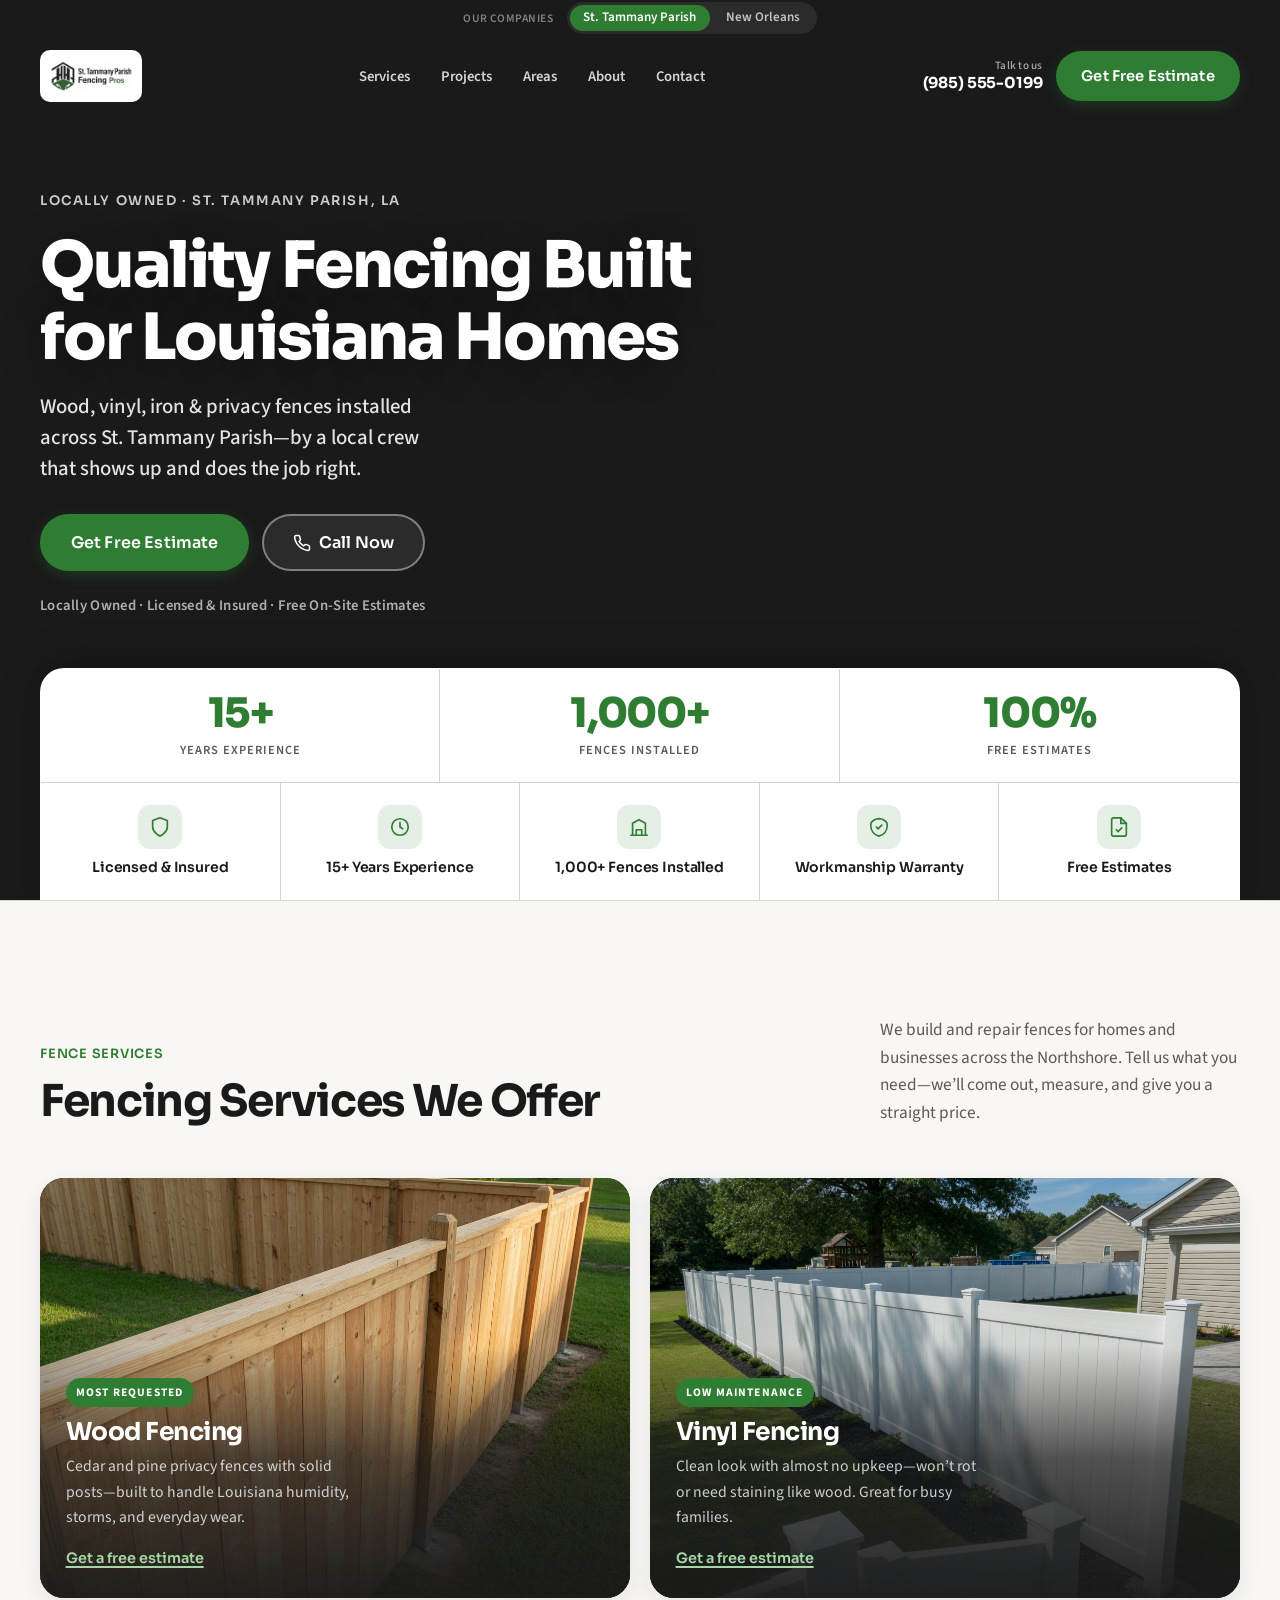
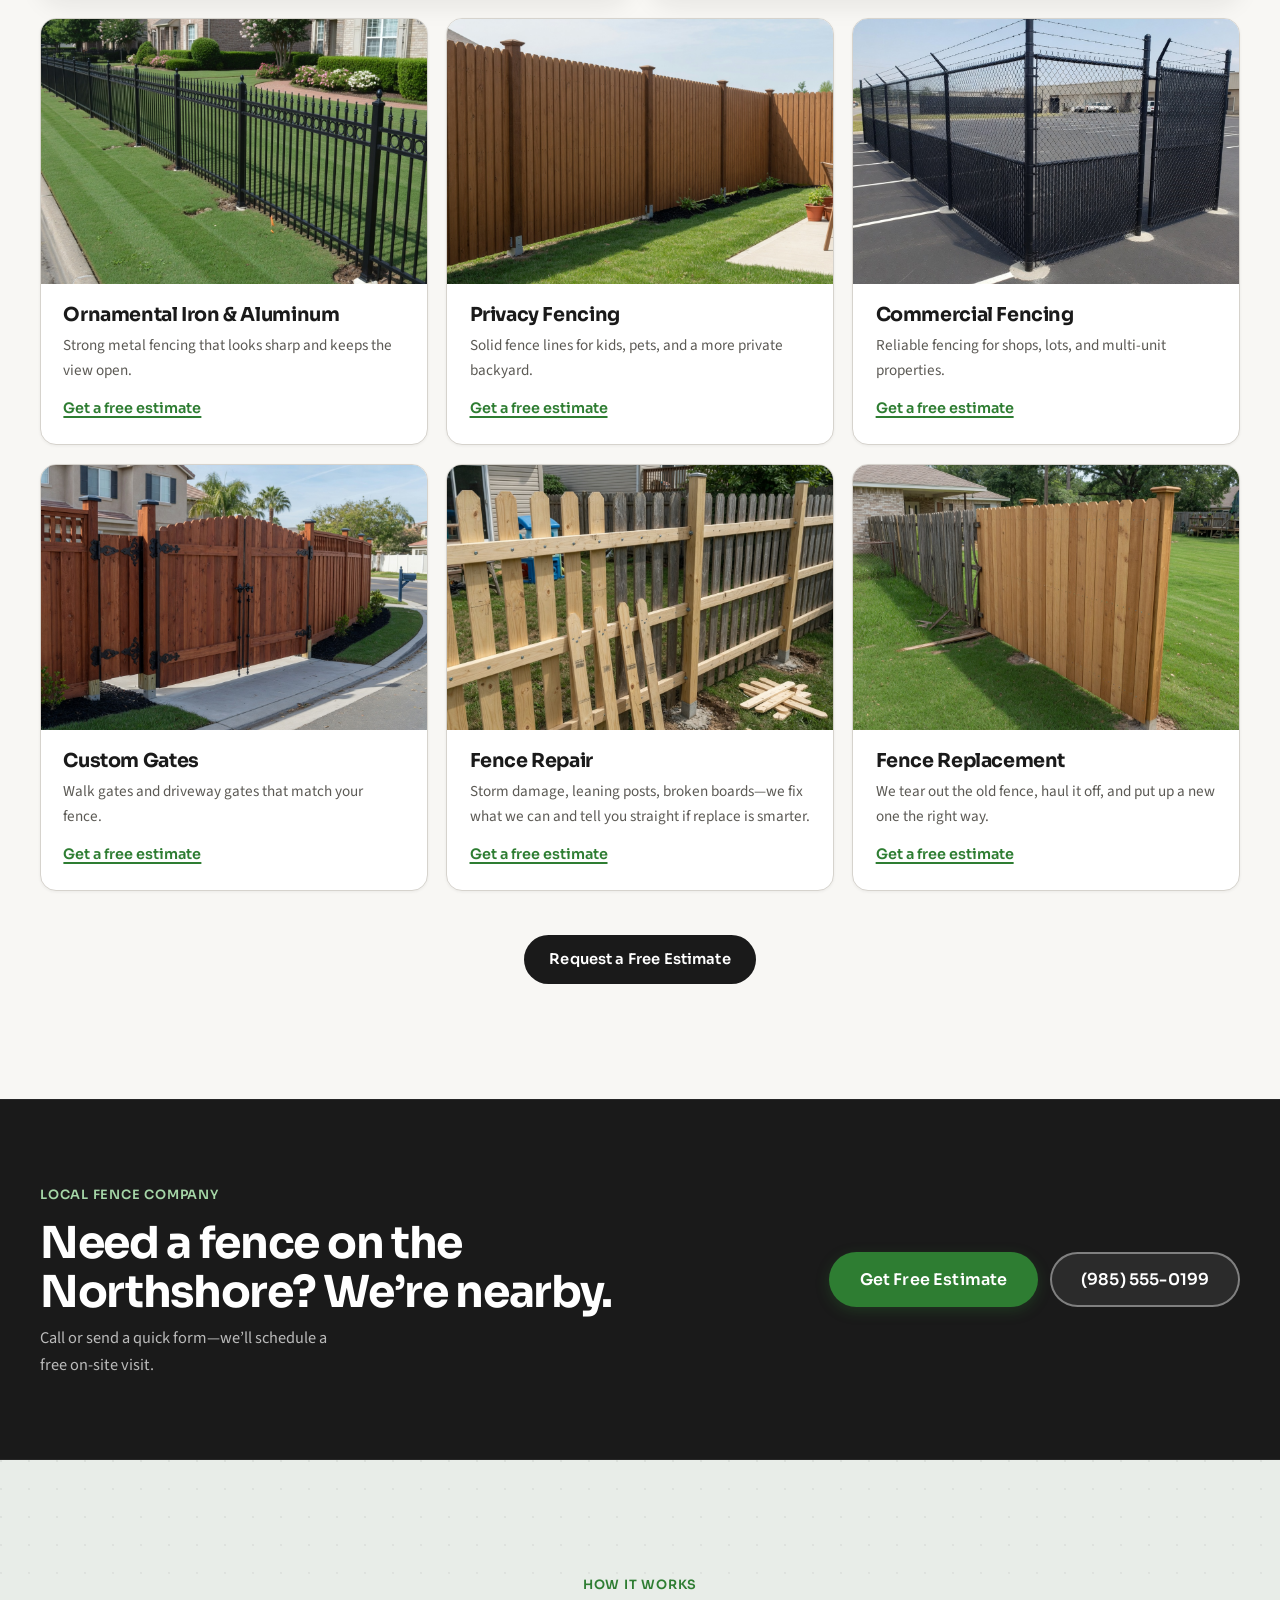
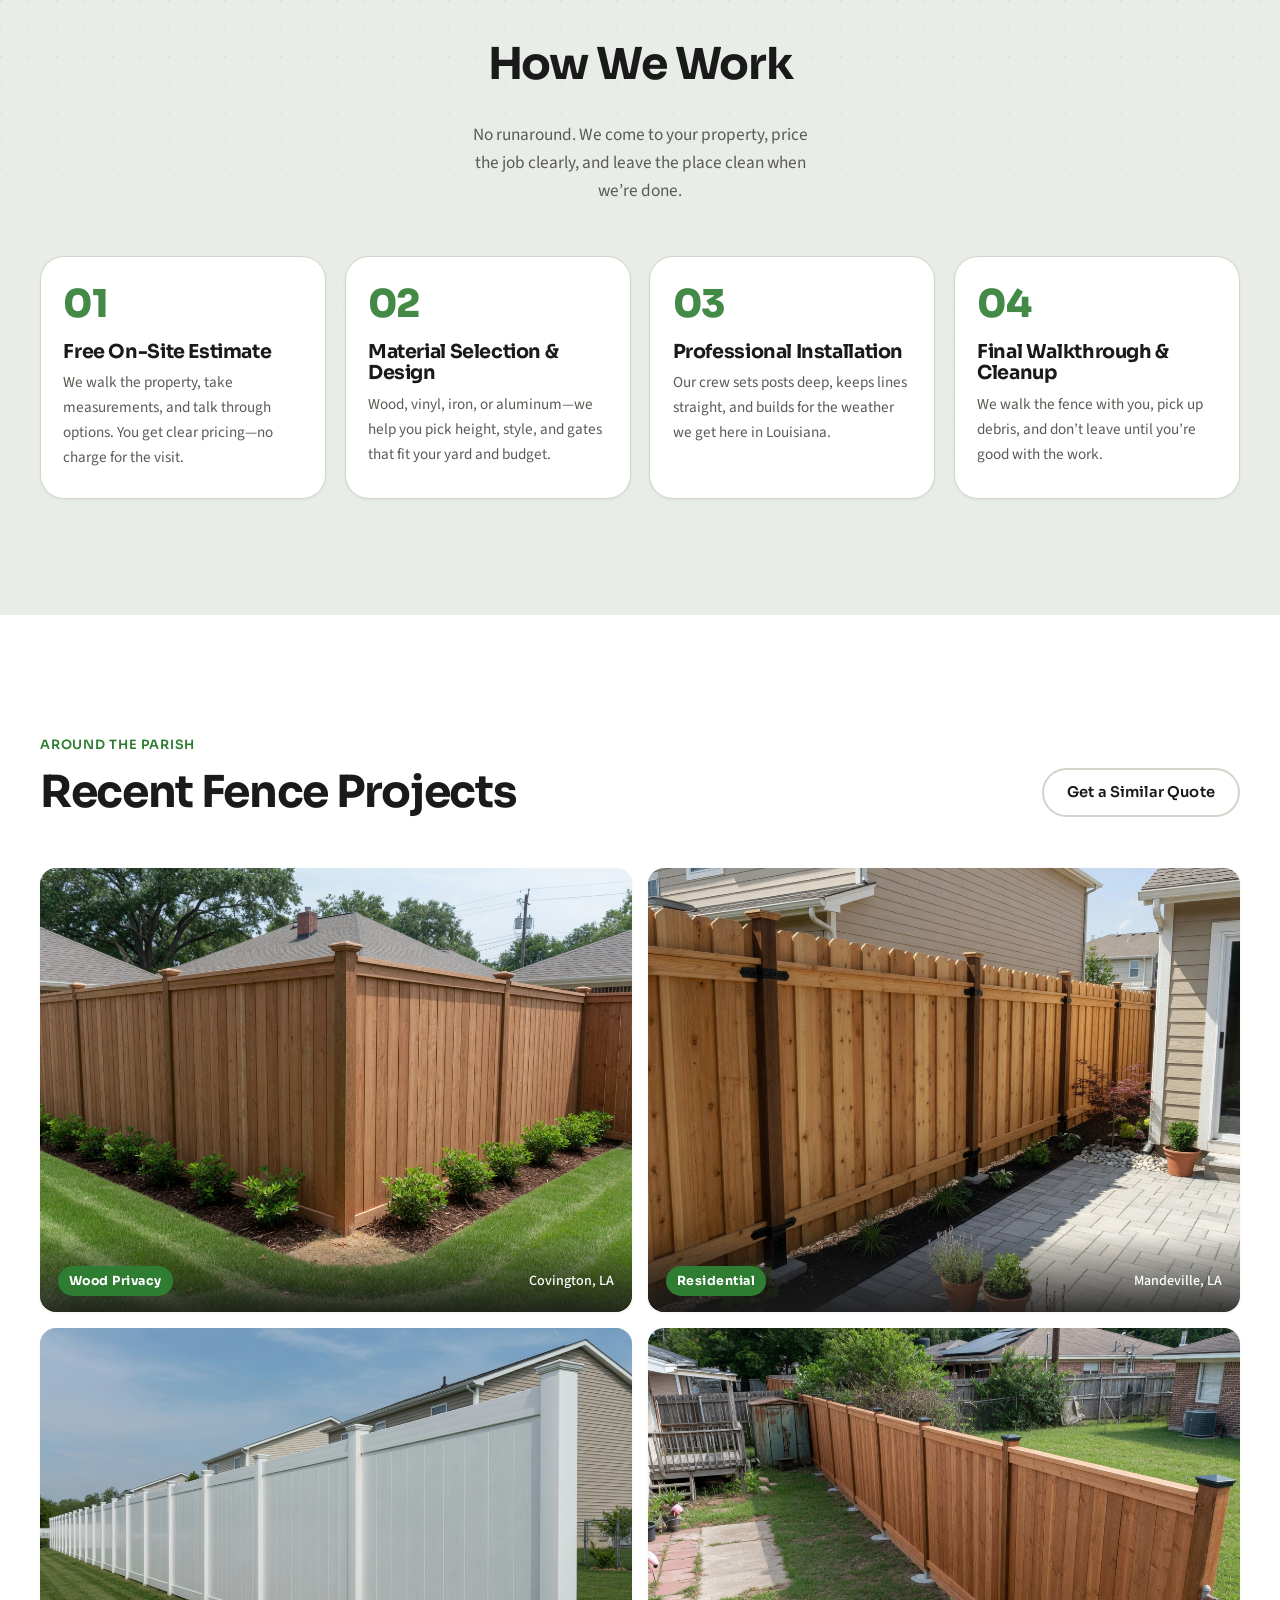
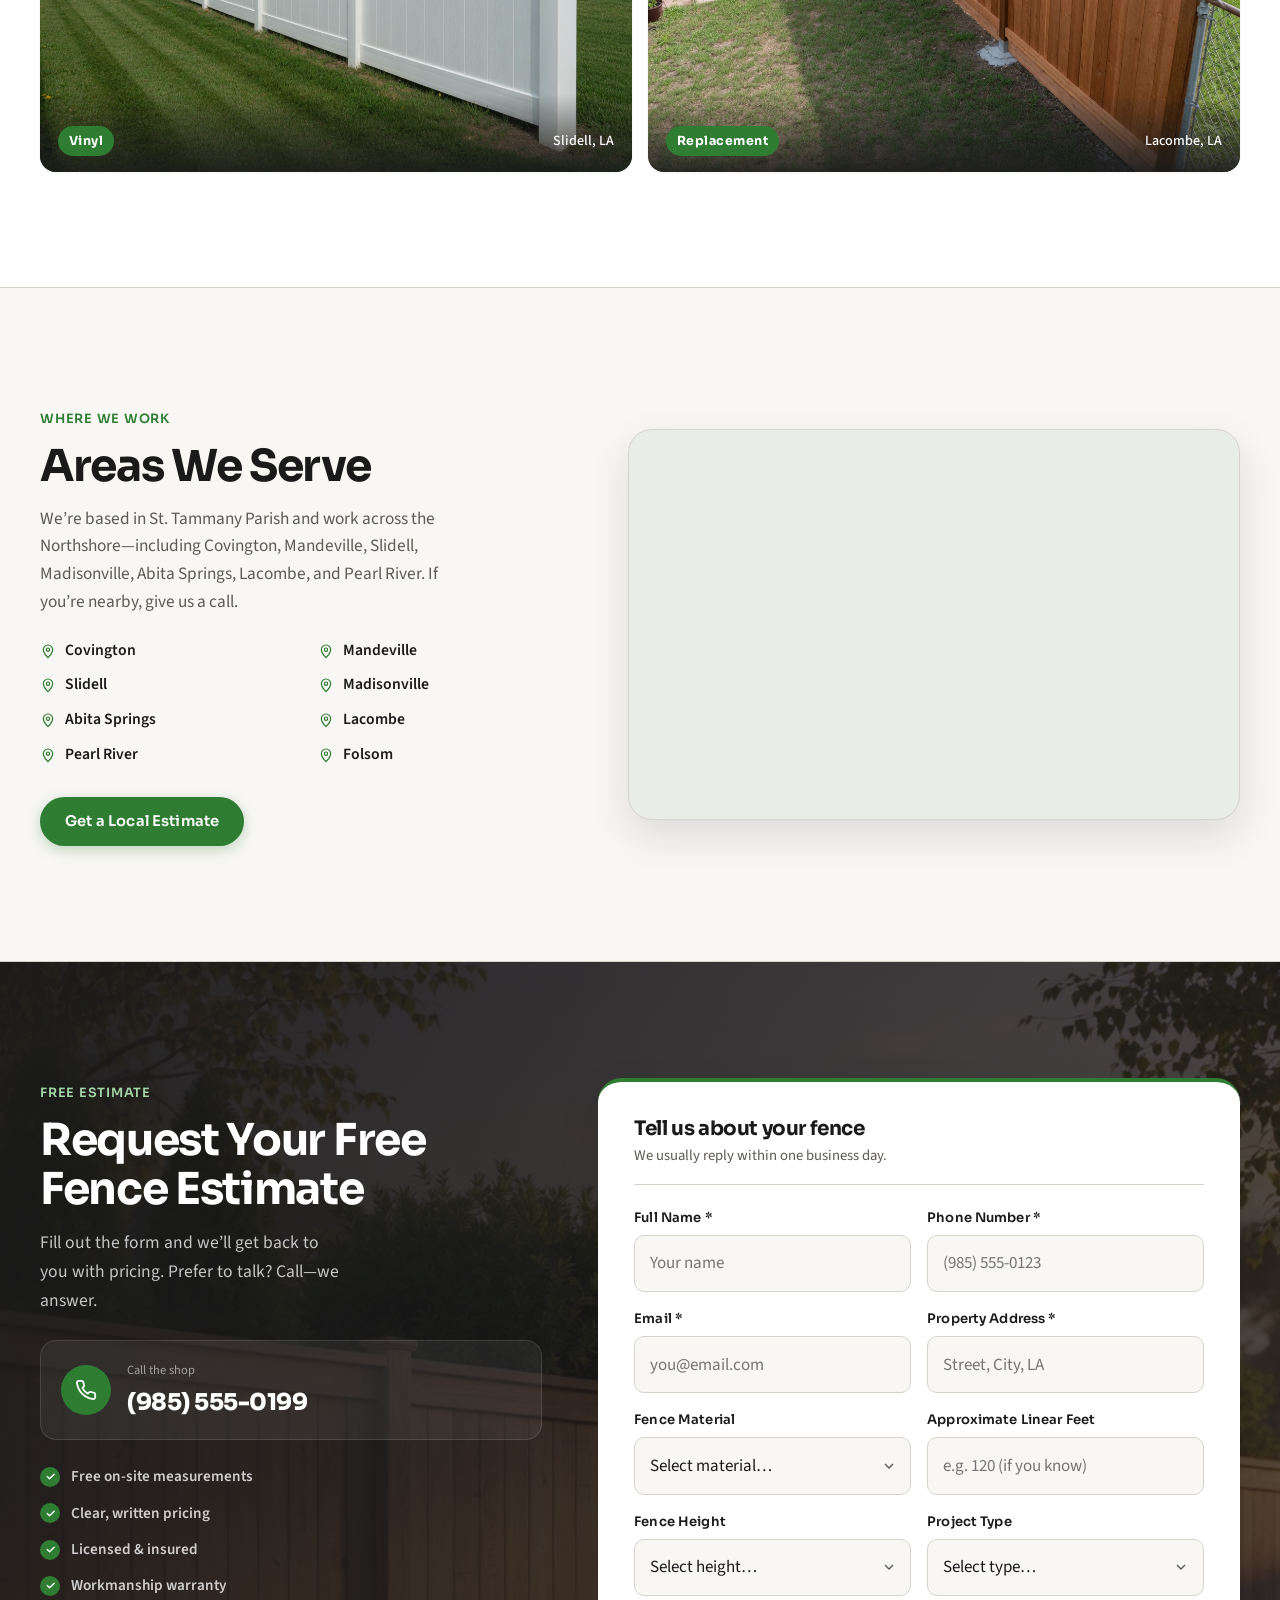
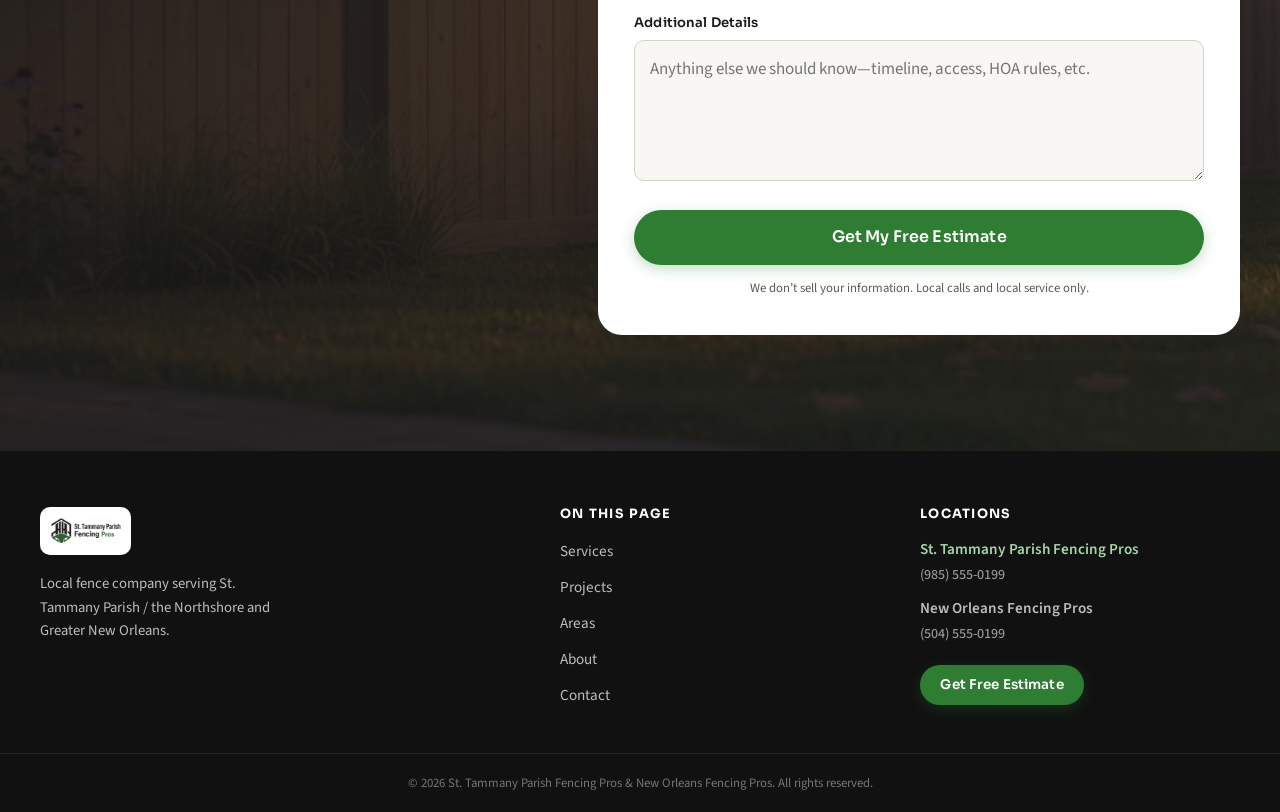
==== index.html @ e3f91bf8 "Match concrete-pros multi-company Vercel deployment approach. Add select-home build so one repo can " ====
<!DOCTYPE html>
<html lang="en">
<head>
  <meta charset="UTF-8">
  <meta name="viewport" content="width=device-width, initial-scale=1.0">
  <meta name="description" content="Local fence company in St. Tammany Parish. Wood, vinyl, iron & privacy fences installed in Covington, Mandeville, Slidell & the Northshore. Free on-site estimates. Call (985) 555-0199.">
  <title>St. Tammany Parish Fencing Pros | Local Fence Company · Northshore LA</title>
  <link rel="icon" type="image/jpeg" href="resources/logo/st. tammany-fencing-favicon.jpg">
  <link rel="preconnect" href="https://fonts.googleapis.com">
  <link rel="preconnect" href="https://fonts.gstatic.com" crossorigin>
  <link href="https://fonts.googleapis.com/css2?family=Sora:wght@400;500;600;700;800&family=Source+Sans+3:ital,wght@0,400;0,500;0,600;0,700;1,400&display=swap" rel="stylesheet">
  <link rel="stylesheet" href="css/styles.css">
</head>
<body>
  <a class="skip-link" href="#main">Skip to content</a>

  <header class="site-header" id="header">
    <div class="loc-bar" aria-label="Service locations">
      <div class="wrap loc-bar-inner">
        <span class="loc-bar-label">Our companies</span>
        <nav class="loc-switch" aria-label="Company sites">
          <a href="https://st-tammany-parish-fencing-pros.vercel.app/" class="loc-link is-active" aria-current="page">St. Tammany Parish</a>
          <a href="https://new-orleans-fencing-pros.vercel.app/" class="loc-link">New Orleans</a>
        </nav>
      </div>
    </div>
    <div class="header-main">
      <div class="wrap header-wrap">
        <a href="https://st-tammany-parish-fencing-pros.vercel.app/" class="brand" aria-label="St. Tammany Parish Fencing Pros home">
          <img src="resources/logo/st. tammany-fencing-logo.png" alt="St. Tammany Parish Fencing Pros" width="210" height="52">
        </a>

        <nav class="nav" id="nav" aria-label="Primary">
          <ul class="nav-links">
            <li><a href="#services">Services</a></li>
            <li><a href="#projects">Projects</a></li>
            <li><a href="#areas">Areas</a></li>
            <li><a href="#about">About</a></li>
            <li><a href="#estimate">Contact</a></li>
            <li class="nav-loc-m"><a href="https://new-orleans-fencing-pros.vercel.app/">New Orleans</a></li>
          </ul>
          <a href="#estimate" class="btn btn-primary nav-cta-m">Get Free Estimate</a>
        </nav>

        <div class="header-right">
          <a href="tel:+19855550199" class="header-phone">
            <small>Talk to us</small>
            <strong>(985) 555-0199</strong>
          </a>
          <a href="#estimate" class="btn btn-primary header-cta">Get Free Estimate</a>
          <button class="burger" id="navToggle" type="button" aria-label="Open menu" aria-expanded="false" aria-controls="nav">
            <span></span><span></span><span></span>
          </button>
        </div>
      </div>
    </div>
  </header>

  <main id="main">
    <!-- HERO -->
    <section class="hero" id="top">
      <div class="hero-media">
        <video
          class="hero-video"
          autoplay
          muted
          loop
          playsinline
          preload="metadata"
          aria-hidden="true"
        >
          <source src="resources/video/fencing-hero.mp4" type="video/mp4">
        </video>
        <div class="hero-shade"></div>
      </div>

      <div class="wrap hero-inner">
        <div class="hero-copy reveal">
          <p class="hero-kicker">Locally owned · St. Tammany Parish, LA</p>
          <h1>Quality Fencing Built for Louisiana Homes</h1>
          <p class="hero-lead">Wood, vinyl, iron &amp; privacy fences installed across St. Tammany Parish—by a local crew that shows up and does the job right.</p>
          <div class="hero-actions">
            <a href="#estimate" class="btn btn-primary btn-lg">Get Free Estimate</a>
            <a href="tel:+19855550199" class="btn btn-ghost btn-lg">
              <svg width="18" height="18" viewBox="0 0 24 24" fill="none" aria-hidden="true"><path d="M22 16.92v3a2 2 0 0 1-2.18 2 19.79 19.79 0 0 1-8.63-3.07 19.5 19.5 0 0 1-6-6 19.79 19.79 0 0 1-3.07-8.67A2 2 0 0 1 4.11 2h3a2 2 0 0 1 2 1.72c.127.96.361 1.903.7 2.81a2 2 0 0 1-.45 2.11L8.09 9.91a16 16 0 0 0 6 6l1.27-1.27a2 2 0 0 1 2.11-.45c.907.339 1.85.573 2.81.7A2 2 0 0 1 22 16.92z" stroke="currentColor" stroke-width="2" stroke-linecap="round" stroke-linejoin="round"/></svg>
              Call Now
            </a>
          </div>
          <p class="hero-trust">Locally Owned · Licensed &amp; Insured · Free On-Site Estimates</p>
        </div>
      </div>

      <div class="proof" aria-label="Why homeowners trust us">
        <div class="wrap">
          <div class="proof-card reveal" style="--d:0.12s">
            <div class="proof-stats">
              <div class="metric">
                <strong>15+</strong>
                <span>Years Experience</span>
              </div>
              <div class="metric">
                <strong>1,000+</strong>
                <span>Fences Installed</span>
              </div>
              <div class="metric">
                <strong>100%</strong>
                <span>Free Estimates</span>
              </div>
            </div>

            <div class="proof-trust">
              <div class="trust-item">
                <span class="trust-ico" aria-hidden="true">
                  <svg width="22" height="22" viewBox="0 0 24 24" fill="none"><path d="M12 22s8-4 8-10V5l-8-3-8 3v7c0 6 8 10 8 10z" stroke="currentColor" stroke-width="1.8" stroke-linecap="round" stroke-linejoin="round"/></svg>
                </span>
                <span>Licensed &amp; Insured</span>
              </div>
              <div class="trust-item">
                <span class="trust-ico" aria-hidden="true">
                  <svg width="22" height="22" viewBox="0 0 24 24" fill="none"><circle cx="12" cy="12" r="9" stroke="currentColor" stroke-width="1.8"/><path d="M12 7v5l3 2" stroke="currentColor" stroke-width="1.8" stroke-linecap="round"/></svg>
                </span>
                <span>15+ Years Experience</span>
              </div>
              <div class="trust-item">
                <span class="trust-ico" aria-hidden="true">
                  <svg width="22" height="22" viewBox="0 0 24 24" fill="none"><path d="M3 21h18M5 21V8l7-4 7 4v13M9 21v-6h6v6" stroke="currentColor" stroke-width="1.8" stroke-linecap="round" stroke-linejoin="round"/></svg>
                </span>
                <span>1,000+ Fences Installed</span>
              </div>
              <div class="trust-item">
                <span class="trust-ico" aria-hidden="true">
                  <svg width="22" height="22" viewBox="0 0 24 24" fill="none"><path d="M9 12l2 2 4-4" stroke="currentColor" stroke-width="1.8" stroke-linecap="round" stroke-linejoin="round"/><path d="M12 22c5.5-1.5 9-6.2 9-11.6 0-1-.1-2-.4-3A12 12 0 0012 2.9 12 12 0 003.4 7.4 12 12 0 003 10.4c0 5.4 3.5 10.1 9 11.6z" stroke="currentColor" stroke-width="1.8"/></svg>
                </span>
                <span>Workmanship Warranty</span>
              </div>
              <div class="trust-item">
                <span class="trust-ico" aria-hidden="true">
                  <svg width="22" height="22" viewBox="0 0 24 24" fill="none"><path d="M14 2H6a2 2 0 00-2 2v16a2 2 0 002 2h12a2 2 0 002-2V8z" stroke="currentColor" stroke-width="1.8"/><path d="M14 2v6h6M9 15l2 2 4-4" stroke="currentColor" stroke-width="1.8" stroke-linecap="round"/></svg>
                </span>
                <span>Free Estimates</span>
              </div>
            </div>
          </div>
        </div>
      </div>
    </section>

    <!-- SERVICES -->
    <section class="section services" id="services">
      <div class="wrap">
        <div class="section-top reveal">
          <div>
            <p class="eyebrow">Fence services</p>
            <h2>Fencing Services We Offer</h2>
          </div>
          <p class="section-copy">We build and repair fences for homes and businesses across the Northshore. Tell us what you need—we’ll come out, measure, and give you a straight price.</p>
        </div>

        <div class="svc-feature-grid">
          <article class="svc-photo reveal" data-depth>
            <div class="svc-photo-img">
              <img src="images/service-wood.jpg" alt="Wood fencing installation in St. Tammany Parish" loading="lazy" width="900" height="700">
            </div>
            <div class="svc-photo-body">
              <span class="svc-kicker">Most requested</span>
              <h3>Wood Fencing</h3>
              <p>Cedar and pine privacy fences with solid posts—built to handle Louisiana humidity, storms, and everyday wear.</p>
              <a href="#estimate" class="text-link">Get a free estimate</a>
            </div>
          </article>

          <article class="svc-photo reveal" data-depth style="--d:0.08s">
            <div class="svc-photo-img">
              <img src="images/service-vinyl.jpg" alt="Vinyl fencing installation" loading="lazy" width="900" height="700">
            </div>
            <div class="svc-photo-body">
              <span class="svc-kicker">Low maintenance</span>
              <h3>Vinyl Fencing</h3>
              <p>Clean look with almost no upkeep—won’t rot or need staining like wood. Great for busy families.</p>
              <a href="#estimate" class="text-link">Get a free estimate</a>
            </div>
          </article>
        </div>

        <div class="svc-card-grid">
          <article class="svc-card reveal" data-depth>
            <div class="svc-card-media">
              <img src="images/service-iron.jpg" alt="Ornamental iron and aluminum fencing" loading="lazy" width="640" height="420">
            </div>
            <div class="svc-card-body">
              <h3>Ornamental Iron &amp; Aluminum</h3>
              <p>Strong metal fencing that looks sharp and keeps the view open.</p>
              <a href="#estimate" class="text-link">Get a free estimate</a>
            </div>
          </article>

          <article class="svc-card reveal" data-depth style="--d:0.06s">
            <div class="svc-card-media">
              <img src="images/service-privacy.jpg" alt="Privacy fencing for a backyard" loading="lazy" width="640" height="420">
            </div>
            <div class="svc-card-body">
              <h3>Privacy Fencing</h3>
              <p>Solid fence lines for kids, pets, and a more private backyard.</p>
              <a href="#estimate" class="text-link">Get a free estimate</a>
            </div>
          </article>

          <article class="svc-card reveal" data-depth style="--d:0.1s">
            <div class="svc-card-media">
              <img src="images/service-commercial.jpg" alt="Commercial fencing for local businesses" loading="lazy" width="640" height="420">
            </div>
            <div class="svc-card-body">
              <h3>Commercial Fencing</h3>
              <p>Reliable fencing for shops, lots, and multi-unit properties.</p>
              <a href="#estimate" class="text-link">Get a free estimate</a>
            </div>
          </article>

          <article class="svc-card reveal" data-depth style="--d:0.14s">
            <div class="svc-card-media">
              <img src="images/service-gate.jpg" alt="Custom fence gate" loading="lazy" width="640" height="420">
            </div>
            <div class="svc-card-body">
              <h3>Custom Gates</h3>
              <p>Walk gates and driveway gates that match your fence.</p>
              <a href="#estimate" class="text-link">Get a free estimate</a>
            </div>
          </article>

          <article class="svc-card reveal" data-depth style="--d:0.06s">
            <div class="svc-card-media">
              <img src="images/service-repair.jpg" alt="Fence repair work" loading="lazy" width="640" height="420">
            </div>
            <div class="svc-card-body">
              <h3>Fence Repair</h3>
              <p>Storm damage, leaning posts, broken boards—we fix what we can and tell you straight if replace is smarter.</p>
              <a href="#estimate" class="text-link">Get a free estimate</a>
            </div>
          </article>

          <article class="svc-card reveal" data-depth style="--d:0.1s">
            <div class="svc-card-media">
              <img src="images/service-replacement.jpg" alt="Fence replacement install" loading="lazy" width="640" height="420">
            </div>
            <div class="svc-card-body">
              <h3>Fence Replacement</h3>
              <p>We tear out the old fence, haul it off, and put up a new one the right way.</p>
              <a href="#estimate" class="text-link">Get a free estimate</a>
            </div>
          </article>
        </div>

        <div class="section-cta reveal">
          <a href="#estimate" class="btn btn-dark">Request a Free Estimate</a>
        </div>
      </div>
    </section>

    <!-- MID CTA -->
    <section class="mid-cta" aria-label="Request estimate">
      <div class="wrap mid-cta-inner reveal">
        <div>
          <p class="eyebrow eyebrow-on-dark">Local fence company</p>
          <h2>Need a fence on the Northshore? We’re nearby.</h2>
          <p class="mid-cta-note">Call or send a quick form—we’ll schedule a free on-site visit.</p>
        </div>
        <div class="mid-cta-actions">
          <a href="#estimate" class="btn btn-primary btn-lg">Get Free Estimate</a>
          <a href="tel:+19855550199" class="btn btn-ghost btn-lg">(985) 555-0199</a>
        </div>
      </div>
    </section>

    <!-- PROCESS / ABOUT -->
    <section class="section process" id="about">
      <div class="wrap">
        <div class="section-top section-top-center reveal">
          <p class="eyebrow">How it works</p>
          <h2>How We Work</h2>
          <p class="section-copy">No runaround. We come to your property, price the job clearly, and leave the place clean when we’re done.</p>
        </div>

        <ol class="steps">
          <li class="step reveal" data-depth>
            <div class="step-num">01</div>
            <div class="step-body">
              <h3>Free On-Site Estimate</h3>
              <p>We walk the property, take measurements, and talk through options. You get clear pricing—no charge for the visit.</p>
            </div>
          </li>
          <li class="step reveal" data-depth style="--d:0.08s">
            <div class="step-num">02</div>
            <div class="step-body">
              <h3>Material Selection &amp; Design</h3>
              <p>Wood, vinyl, iron, or aluminum—we help you pick height, style, and gates that fit your yard and budget.</p>
            </div>
          </li>
          <li class="step reveal" data-depth style="--d:0.14s">
            <div class="step-num">03</div>
            <div class="step-body">
              <h3>Professional Installation</h3>
              <p>Our crew sets posts deep, keeps lines straight, and builds for the weather we get here in Louisiana.</p>
            </div>
          </li>
          <li class="step reveal" data-depth style="--d:0.2s">
            <div class="step-num">04</div>
            <div class="step-body">
              <h3>Final Walkthrough &amp; Cleanup</h3>
              <p>We walk the fence with you, pick up debris, and don’t leave until you’re good with the work.</p>
            </div>
          </li>
        </ol>
      </div>
    </section>

    <!-- PROJECTS -->
    <section class="section projects" id="projects">
      <div class="wrap">
        <div class="section-top reveal">
          <div>
            <p class="eyebrow">Around the parish</p>
            <h2>Recent Fence Projects</h2>
          </div>
          <a href="#estimate" class="btn btn-outline hide-m">Get a Similar Quote</a>
        </div>

        <div class="gallery">
          <figure class="gal-item reveal" data-depth>
            <img src="images/project-wood-privacy.jpg" alt="Wood privacy fence job in Covington" loading="lazy" width="1000" height="750">
            <figcaption>
              <span class="gal-tag">Wood Privacy</span>
              <span>Covington, LA</span>
            </figcaption>
          </figure>
          <figure class="gal-item reveal" data-depth style="--d:0.06s">
            <img src="images/project-residential.jpg" alt="Residential fence job in Mandeville" loading="lazy" width="800" height="600">
            <figcaption>
              <span class="gal-tag">Residential</span>
              <span>Mandeville, LA</span>
            </figcaption>
          </figure>
          <figure class="gal-item reveal" data-depth style="--d:0.1s">
            <img src="images/project-vinyl.jpg" alt="Vinyl fence job in Slidell" loading="lazy" width="800" height="600">
            <figcaption>
              <span class="gal-tag">Vinyl</span>
              <span>Slidell, LA</span>
            </figcaption>
          </figure>
          <figure class="gal-item reveal" data-depth style="--d:0.14s">
            <img src="images/project-replacement.jpg" alt="Fence replacement job in Lacombe" loading="lazy" width="1200" height="600">
            <figcaption>
              <span class="gal-tag">Replacement</span>
              <span>Lacombe, LA</span>
            </figcaption>
          </figure>
        </div>

        <div class="section-cta show-m reveal">
          <a href="#estimate" class="btn btn-outline">Get a Similar Quote</a>
        </div>
      </div>
    </section>

    <!-- AREAS -->
    <section class="section areas" id="areas">
      <div class="wrap areas-grid">
        <div class="areas-copy reveal">
          <p class="eyebrow">Where we work</p>
          <h2>Areas We Serve</h2>
          <p class="section-copy">We’re based in St. Tammany Parish and work across the Northshore—including Covington, Mandeville, Slidell, Madisonville, Abita Springs, Lacombe, and Pearl River. If you’re nearby, give us a call.</p>
          <ul class="city-list">
            <li>
              <svg class="city-pin" width="16" height="16" viewBox="0 0 24 24" fill="none" aria-hidden="true"><path d="M12 22s7-7.2 7-12a7 7 0 10-14 0c0 4.8 7 12 7 12z" stroke="currentColor" stroke-width="1.8" stroke-linecap="round" stroke-linejoin="round"/><circle cx="12" cy="10" r="2.5" stroke="currentColor" stroke-width="1.8"/></svg>
              Covington
            </li>
            <li>
              <svg class="city-pin" width="16" height="16" viewBox="0 0 24 24" fill="none" aria-hidden="true"><path d="M12 22s7-7.2 7-12a7 7 0 10-14 0c0 4.8 7 12 7 12z" stroke="currentColor" stroke-width="1.8" stroke-linecap="round" stroke-linejoin="round"/><circle cx="12" cy="10" r="2.5" stroke="currentColor" stroke-width="1.8"/></svg>
              Mandeville
            </li>
            <li>
              <svg class="city-pin" width="16" height="16" viewBox="0 0 24 24" fill="none" aria-hidden="true"><path d="M12 22s7-7.2 7-12a7 7 0 10-14 0c0 4.8 7 12 7 12z" stroke="currentColor" stroke-width="1.8" stroke-linecap="round" stroke-linejoin="round"/><circle cx="12" cy="10" r="2.5" stroke="currentColor" stroke-width="1.8"/></svg>
              Slidell
            </li>
            <li>
              <svg class="city-pin" width="16" height="16" viewBox="0 0 24 24" fill="none" aria-hidden="true"><path d="M12 22s7-7.2 7-12a7 7 0 10-14 0c0 4.8 7 12 7 12z" stroke="currentColor" stroke-width="1.8" stroke-linecap="round" stroke-linejoin="round"/><circle cx="12" cy="10" r="2.5" stroke="currentColor" stroke-width="1.8"/></svg>
              Madisonville
            </li>
            <li>
              <svg class="city-pin" width="16" height="16" viewBox="0 0 24 24" fill="none" aria-hidden="true"><path d="M12 22s7-7.2 7-12a7 7 0 10-14 0c0 4.8 7 12 7 12z" stroke="currentColor" stroke-width="1.8" stroke-linecap="round" stroke-linejoin="round"/><circle cx="12" cy="10" r="2.5" stroke="currentColor" stroke-width="1.8"/></svg>
              Abita Springs
            </li>
            <li>
              <svg class="city-pin" width="16" height="16" viewBox="0 0 24 24" fill="none" aria-hidden="true"><path d="M12 22s7-7.2 7-12a7 7 0 10-14 0c0 4.8 7 12 7 12z" stroke="currentColor" stroke-width="1.8" stroke-linecap="round" stroke-linejoin="round"/><circle cx="12" cy="10" r="2.5" stroke="currentColor" stroke-width="1.8"/></svg>
              Lacombe
            </li>
            <li>
              <svg class="city-pin" width="16" height="16" viewBox="0 0 24 24" fill="none" aria-hidden="true"><path d="M12 22s7-7.2 7-12a7 7 0 10-14 0c0 4.8 7 12 7 12z" stroke="currentColor" stroke-width="1.8" stroke-linecap="round" stroke-linejoin="round"/><circle cx="12" cy="10" r="2.5" stroke="currentColor" stroke-width="1.8"/></svg>
              Pearl River
            </li>
            <li>
              <svg class="city-pin" width="16" height="16" viewBox="0 0 24 24" fill="none" aria-hidden="true"><path d="M12 22s7-7.2 7-12a7 7 0 10-14 0c0 4.8 7 12 7 12z" stroke="currentColor" stroke-width="1.8" stroke-linecap="round" stroke-linejoin="round"/><circle cx="12" cy="10" r="2.5" stroke="currentColor" stroke-width="1.8"/></svg>
              Folsom
            </li>
          </ul>
          <a href="#estimate" class="btn btn-primary">Get a Local Estimate</a>
        </div>
        <div class="areas-map reveal" data-depth style="--d:0.1s">
          <iframe
            title="Map of St. Tammany Parish fencing service area"
            src="https://maps.google.com/maps?q=St.%20Tammany%20Parish%2C%20Louisiana&t=&z=10&ie=UTF8&iwloc=&output=embed"
            loading="lazy"
            referrerpolicy="no-referrer-when-downgrade"
            allowfullscreen
          ></iframe>
        </div>
      </div>
    </section>

    <!-- ESTIMATE -->
    <section class="section estimate" id="estimate">
      <div class="estimate-bg" aria-hidden="true">
        <img src="images/estimate-bg.jpg" alt="" loading="lazy" width="1800" height="1000">
        <div class="estimate-shade"></div>
      </div>

      <div class="wrap estimate-grid">
        <div class="estimate-aside reveal">
          <p class="eyebrow eyebrow-on-dark">Free estimate</p>
          <h2>Request Your Free Fence Estimate</h2>
          <p class="estimate-lead">Fill out the form and we’ll get back to you with pricing. Prefer to talk? Call—we answer.</p>

          <a href="tel:+19855550199" class="phone-card">
            <span class="phone-card-ico" aria-hidden="true">
              <svg width="22" height="22" viewBox="0 0 24 24" fill="none"><path d="M22 16.92v3a2 2 0 0 1-2.18 2 19.79 19.79 0 0 1-8.63-3.07 19.5 19.5 0 0 1-6-6 19.79 19.79 0 0 1-3.07-8.67A2 2 0 0 1 4.11 2h3a2 2 0 0 1 2 1.72c.127.96.361 1.903.7 2.81a2 2 0 0 1-.45 2.11L8.09 9.91a16 16 0 0 0 6 6l1.27-1.27a2 2 0 0 1 2.11-.45c.907.339 1.85.573 2.81.7A2 2 0 0 1 22 16.92z" stroke="currentColor" stroke-width="2" stroke-linecap="round" stroke-linejoin="round"/></svg>
            </span>
            <span>
              <small>Call the shop</small>
              <strong>(985) 555-0199</strong>
            </span>
          </a>

          <ul class="perk-list">
            <li>Free on-site measurements</li>
            <li>Clear, written pricing</li>
            <li>Licensed &amp; insured</li>
            <li>Workmanship warranty</li>
          </ul>
        </div>

        <form class="quote-form reveal" id="estimateForm" novalidate data-depth style="--d:0.1s">
          <div class="form-head">
            <h3>Tell us about your fence</h3>
            <p>We usually reply within one business day.</p>
          </div>

          <div class="fields">
            <div class="field">
              <label for="fullName">Full Name *</label>
              <input type="text" id="fullName" name="fullName" autocomplete="name" required placeholder="Your name">
            </div>
            <div class="field">
              <label for="phone">Phone Number *</label>
              <input type="tel" id="phone" name="phone" autocomplete="tel" required placeholder="(985) 555-0123">
            </div>
            <div class="field">
              <label for="email">Email *</label>
              <input type="email" id="email" name="email" autocomplete="email" required placeholder="you@email.com">
            </div>
            <div class="field">
              <label for="address">Property Address *</label>
              <input type="text" id="address" name="address" autocomplete="street-address" required placeholder="Street, City, LA">
            </div>
            <div class="field">
              <label for="material">Fence Material</label>
              <select id="material" name="material">
                <option value="">Select material…</option>
                <option value="wood">Wood</option>
                <option value="vinyl">Vinyl</option>
                <option value="iron">Iron</option>
                <option value="aluminum">Aluminum</option>
                <option value="privacy">Privacy</option>
                <option value="other">Other / Not sure</option>
              </select>
            </div>
            <div class="field">
              <label for="linearFeet">Approximate Linear Feet</label>
              <input type="text" id="linearFeet" name="linearFeet" inputmode="numeric" placeholder="e.g. 120 (if you know)">
            </div>
            <div class="field">
              <label for="height">Fence Height</label>
              <select id="height" name="height">
                <option value="">Select height…</option>
                <option value="4ft">4ft</option>
                <option value="5ft">5ft</option>
                <option value="6ft">6ft</option>
                <option value="8ft">8ft</option>
                <option value="custom">Custom / Not sure</option>
              </select>
            </div>
            <div class="field">
              <label for="projectType">Project Type</label>
              <select id="projectType" name="projectType">
                <option value="">Select type…</option>
                <option value="new">New Fence</option>
                <option value="replacement">Replacement</option>
                <option value="repair">Repair</option>
                <option value="gate">Gate</option>
              </select>
            </div>
            <div class="field field-full">
              <label for="details">Additional Details</label>
              <textarea id="details" name="details" rows="4" placeholder="Anything else we should know—timeline, access, HOA rules, etc."></textarea>
            </div>
          </div>

          <button type="submit" class="btn btn-primary btn-lg btn-block">Get My Free Estimate</button>
          <p class="form-note">We don’t sell your information. Local calls and local service only.</p>
          <div class="form-ok" id="formSuccess" hidden role="status">
            Thanks—we got your request. We’ll be in touch soon.
          </div>
        </form>
      </div>
    </section>
  </main>

  <footer class="site-footer">
    <div class="wrap footer-grid">
      <div class="footer-brand">
        <img src="resources/logo/st. tammany-fencing-logo.png" alt="St. Tammany Parish Fencing Pros" width="180" height="46" class="footer-logo">
        <p>Local fence company serving St. Tammany Parish / the Northshore and Greater New Orleans.</p>
      </div>
      <div>
        <h3>On this page</h3>
        <ul>
          <li><a href="#services">Services</a></li>
          <li><a href="#projects">Projects</a></li>
          <li><a href="#areas">Areas</a></li>
          <li><a href="#about">About</a></li>
          <li><a href="#estimate">Contact</a></li>
        </ul>
      </div>
      <div>
        <h3>Locations</h3>
        <ul class="footer-locations">
          <li>
            <a href="https://st-tammany-parish-fencing-pros.vercel.app/" class="is-active" aria-current="page">St. Tammany Parish Fencing Pros</a>
            <a href="tel:+19855550199" class="footer-loc-phone">(985) 555-0199</a>
          </li>
          <li>
            <a href="https://new-orleans-fencing-pros.vercel.app/">New Orleans Fencing Pros</a>
            <a href="tel:+15045550199" class="footer-loc-phone">(504) 555-0199</a>
          </li>
        </ul>
        <a href="#estimate" class="btn btn-primary btn-sm">Get Free Estimate</a>
      </div>
    </div>
    <div class="footer-base">
      <div class="wrap footer-base-inner">
        <p>&copy; <span id="year"></span> St. Tammany Parish Fencing Pros &amp; New Orleans Fencing Pros. All rights reserved.</p>
      </div>
    </div>
  </footer>

  <div class="mobile-cta-bar" aria-label="Quick contact">
    <a href="tel:+19855550199" class="btn btn-ghost">Call</a>
    <a href="#estimate" class="btn btn-primary">Free Estimate</a>
  </div>

  <script src="js/main.js"></script>
</body>
</html>
---- css/styles.css ----
/* ==========================================================================
   St. Tammany Parish Fencing Pros
   Local fence company site · Clean contractor layout · Brand palette locked
   ========================================================================== */

:root {
  --primary-dark: #1A1A1A;
  --accent: #2E7D32;
  --accent-hover: #256628;
  --accent-soft: rgba(46, 125, 50, 0.12);
  --bg-light: #F8F7F4;
  --bg-soft: #E8EDE8;
  --secondary-text: #5C5A55;
  --white: #FFFFFF;
  --border: #D6D3CD;

  --ink: var(--primary-dark);
  --muted: var(--secondary-text);
  --wrap: 1200px;
  --loc-bar-h: 36px;
  --header-h: 80px;
  --r: 16px;
  --r-sm: 10px;
  --r-lg: 24px;
  --ease: cubic-bezier(0.22, 1, 0.36, 1);
  --t: 0.3s var(--ease);

  --font: "Source Sans 3", system-ui, sans-serif;
  --display: "Sora", var(--font);

  --shadow-sm: 0 1px 3px rgba(26, 26, 26, 0.06);
  --shadow-md: 0 8px 24px rgba(26, 26, 26, 0.08);
  --shadow-lg: 0 16px 40px rgba(26, 26, 26, 0.12);
  --shadow-green: 0 4px 14px rgba(46, 125, 50, 0.28);
}

*, *::before, *::after { box-sizing: border-box; margin: 0; padding: 0; }

html {
  scroll-behavior: smooth;
  scroll-padding-top: calc(var(--loc-bar-h) + var(--header-h) + 16px);
}

body {
  font-family: var(--font);
  font-size: 1.0625rem;
  line-height: 1.65;
  color: var(--ink);
  background: var(--bg-light);
  -webkit-font-smoothing: antialiased;
  overflow-x: hidden;
}

img { max-width: 100%; height: auto; display: block; }
a { color: inherit; text-decoration: none; }
ul, ol { list-style: none; }
button, input, select, textarea { font: inherit; color: inherit; }
button { cursor: pointer; border: none; background: none; }

.wrap {
  width: min(100% - 2.5rem, var(--wrap));
  margin-inline: auto;
}

.skip-link {
  position: absolute;
  left: 1rem;
  top: -100px;
  z-index: 2000;
  background: var(--accent);
  color: var(--white);
  padding: 0.75rem 1rem;
  border-radius: var(--r-sm);
}
.skip-link:focus { top: 1rem; }

/* Location switcher lives inside site-header */
.loc-bar {
  position: relative;
  height: var(--loc-bar-h);
  background: transparent;
  border: 0;
  box-shadow: none;
  font-size: 0.82rem;
}

.loc-bar-inner {
  display: flex;
  align-items: center;
  justify-content: center;
  gap: 0.85rem;
  height: 100%;
  flex-wrap: wrap;
  padding: 0;
}

.loc-bar-label {
  color: rgba(255, 255, 255, 0.45);
  font-weight: 600;
  letter-spacing: 0.04em;
  text-transform: uppercase;
  font-size: 0.72rem;
}

.loc-switch {
  display: inline-flex;
  align-items: center;
  gap: 0.2rem;
  background: rgba(255, 255, 255, 0.08);
  border: 0;
  border-radius: 999px;
  padding: 0.18rem;
  box-shadow: none;
  outline: none;
}

.loc-link {
  color: rgba(255, 255, 255, 0.72);
  font-weight: 600;
  font-size: 0.82rem;
  padding: 0.35rem 0.85rem;
  border: 0;
  border-radius: 999px;
  box-shadow: none;
  outline: none;
  line-height: 1.2;
  transition: background var(--t), color var(--t);
}

.loc-link:hover {
  color: var(--white);
  background: rgba(255, 255, 255, 0.1);
}

.loc-link.is-active {
  background: var(--accent);
  color: var(--white);
  border: 0;
  box-shadow: none;
}

.nav-loc-m { display: none; }

.footer-locations {
  display: grid;
  gap: 0.85rem;
  margin-bottom: 1.15rem;
}

.footer-locations a {
  display: block;
  font-size: 0.95rem;
  font-weight: 600;
  transition: color var(--t);
}

.footer-locations a:hover,
.footer-locations a.is-active {
  color: #a5d6a7;
}

.footer-loc-phone {
  display: block !important;
  font-size: 0.88rem !important;
  font-weight: 500 !important;
  color: rgba(255, 255, 255, 0.55) !important;
  margin-top: 0.15rem;
  text-decoration: none !important;
}

.footer-loc-phone:hover {
  color: #a5d6a7 !important;
}

/* Type */
h1, h2, h3 {
  font-family: var(--display);
  font-weight: 700;
  line-height: 1.12;
  letter-spacing: -0.03em;
  color: var(--ink);
}

h1 { font-size: clamp(2.5rem, 5.5vw, 4rem); font-weight: 800; }
h2 { font-size: clamp(1.9rem, 3.6vw, 2.75rem); }
h3 { font-size: 1.2rem; letter-spacing: -0.02em; }

.eyebrow {
  display: inline-flex;
  align-items: center;
  gap: 0.5rem;
  font-family: var(--display);
  font-size: 0.8rem;
  font-weight: 600;
  letter-spacing: 0.06em;
  text-transform: uppercase;
  color: var(--accent);
  margin-bottom: 0.75rem;
}

.eyebrow-on-dark { color: #a5d6a7; }

.section {
  padding: clamp(4.5rem, 9vw, 7.5rem) 0;
}

.section-top {
  display: flex;
  align-items: flex-end;
  justify-content: space-between;
  gap: 2rem;
  margin-bottom: clamp(2.25rem, 4vw, 3.25rem);
}

.section-top-center {
  flex-direction: column;
  align-items: center;
  text-align: center;
}

.section-top-center .section-copy {
  margin-inline: auto;
}

.section-copy {
  color: var(--muted);
  max-width: 40ch;
  font-size: 1.08rem;
  line-height: 1.6;
}

.section-cta {
  display: flex;
  justify-content: center;
  margin-top: 2.75rem;
}

/* Buttons */
.btn {
  display: inline-flex;
  align-items: center;
  justify-content: center;
  gap: 0.5rem;
  font-family: var(--display);
  font-weight: 600;
  font-size: 0.92rem;
  letter-spacing: 0.01em;
  line-height: 1;
  padding: 0.95rem 1.45rem;
  border-radius: 999px;
  border: 2px solid transparent;
  transition: background var(--t), color var(--t), border-color var(--t),
    box-shadow var(--t), transform 0.18s ease;
  white-space: nowrap;
}

.btn:active { transform: scale(0.98); }
.btn-sm { padding: 0.7rem 1.15rem; font-size: 0.84rem; }
.btn-lg { padding: 1.1rem 1.8rem; font-size: 1rem; }
.btn-block { width: 100%; }

.btn-primary {
  background: var(--accent);
  color: var(--white);
  box-shadow: var(--shadow-green);
}
.btn-primary:hover {
  background: var(--accent-hover);
  box-shadow: 0 6px 18px rgba(46, 125, 50, 0.32);
}

.btn-dark {
  background: var(--primary-dark);
  color: var(--white);
}
.btn-dark:hover { background: #000; }

.btn-ghost {
  background: rgba(255, 255, 255, 0.08);
  color: var(--white);
  border-color: rgba(255, 255, 255, 0.4);
  backdrop-filter: blur(8px);
}
.btn-ghost:hover {
  background: rgba(255, 255, 255, 0.16);
  border-color: var(--white);
}

.btn-outline {
  background: transparent;
  color: var(--ink);
  border-color: var(--border);
}
.btn-outline:hover {
  border-color: var(--accent);
  color: var(--accent);
}

.text-link {
  display: inline-flex;
  align-items: center;
  gap: 0.35rem;
  margin-top: 1rem;
  font-family: var(--display);
  font-weight: 600;
  font-size: 0.9rem;
  color: var(--accent);
  text-decoration: underline;
  text-underline-offset: 3px;
  text-decoration-thickness: 1.5px;
  transition: color var(--t);
}
.text-link:hover { color: var(--accent-hover); }

/* ==========================================================================
   Header (includes location bar + main nav)
   Transparent over hero; solid after scroll
   ========================================================================== */
.site-header {
  position: fixed;
  top: 0;
  left: 0;
  right: 0;
  z-index: 1000;
  height: calc(var(--loc-bar-h) + var(--header-h));
  background: transparent;
  transition: background var(--t), box-shadow var(--t), backdrop-filter var(--t);
  border: 0;
  box-shadow: none;
}

.site-header.is-solid {
  background: rgba(26, 26, 26, 0.96);
  backdrop-filter: blur(14px);
  -webkit-backdrop-filter: blur(14px);
  border: 0;
  box-shadow: 0 10px 28px rgba(0, 0, 0, 0.25);
}

.header-main {
  height: var(--header-h);
  border: 0;
  box-shadow: none;
}

.header-wrap {
  display: flex;
  align-items: center;
  justify-content: space-between;
  gap: 1.25rem;
  height: var(--header-h);
}

.brand {
  display: flex;
  align-items: center;
  background: var(--white);
  border-radius: var(--r-sm);
  padding: 0.32rem 0.55rem;
  flex-shrink: 0;
  box-shadow: var(--shadow-sm);
}

.brand img {
  height: 42px;
  width: auto;
  object-fit: contain;
}

/* Text wordmark (New Orleans Fencing Pros — no logo file yet) */
.brand-text {
  gap: 0.55rem;
  padding: 0.4rem 0.65rem;
  text-decoration: none;
}

.brand-mark {
  display: flex;
  align-items: center;
  justify-content: center;
  width: 36px;
  height: 36px;
  border-radius: 8px;
  background: var(--accent);
  color: var(--white);
  font-family: var(--display);
  font-size: 0.78rem;
  font-weight: 800;
  letter-spacing: 0.02em;
  flex-shrink: 0;
}

.brand-name {
  font-family: var(--display);
  font-size: 0.78rem;
  font-weight: 700;
  line-height: 1.2;
  letter-spacing: -0.01em;
  color: var(--ink);
}

.footer-brand-mark {
  display: inline-flex;
  margin-bottom: 1.1rem;
  box-shadow: none;
}

.footer-base-inner {
  display: flex;
  flex-wrap: wrap;
  align-items: center;
  justify-content: center;
  gap: 0.5rem 1.25rem;
  text-align: center;
}



.nav-links {
  display: flex;
  align-items: center;
  gap: 0.15rem;
}

.nav-links a {
  color: rgba(255, 255, 255, 0.82);
  font-weight: 600;
  font-size: 0.92rem;
  padding: 0.55rem 0.9rem;
  border-radius: 999px;
  transition: color var(--t), background var(--t);
}
.nav-links a:hover {
  color: var(--white);
  background: rgba(255, 255, 255, 0.08);
}

.nav-cta-m { display: none; }

.header-right {
  display: flex;
  align-items: center;
  gap: 0.85rem;
  flex-shrink: 0;
}

.header-phone {
  display: none;
  flex-direction: column;
  align-items: flex-end;
  gap: 0.1rem;
  color: var(--white);
  line-height: 1.2;
}

.header-phone small {
  font-size: 0.7rem;
  opacity: 0.65;
  font-weight: 500;
  letter-spacing: 0.02em;
}

.header-phone strong {
  font-family: var(--display);
  font-size: 0.95rem;
  font-weight: 700;
  letter-spacing: -0.01em;
}

.header-phone:hover strong {
  color: #c8e6c9;
}

.burger {
  display: none;
  width: 44px;
  height: 44px;
  flex-direction: column;
  justify-content: center;
  align-items: center;
  gap: 6px;
  border-radius: var(--r-sm);
}

.burger span {
  display: block;
  width: 22px;
  height: 2px;
  background: var(--white);
  border-radius: 2px;
  transition: transform var(--t), opacity var(--t);
}

.burger[aria-expanded="true"] span:nth-child(1) {
  transform: translateY(8px) rotate(45deg);
}
.burger[aria-expanded="true"] span:nth-child(2) { opacity: 0; }
.burger[aria-expanded="true"] span:nth-child(3) {
  transform: translateY(-8px) rotate(-45deg);
}

/* ==========================================================================
   Hero
   ========================================================================== */
.hero {
  position: relative;
  min-height: 100vh;
  min-height: 100dvh;
  display: flex;
  flex-direction: column;
  justify-content: flex-end;
  padding: calc(var(--loc-bar-h) + var(--header-h) + 1.5rem) 0 0;
  color: var(--white);
  background: var(--primary-dark);
  overflow: hidden;
}

.hero-media {
  position: absolute;
  inset: 0;
  overflow: hidden;
  background: var(--primary-dark);
}

.hero-video {
  width: 100%;
  height: 100%;
  object-fit: cover;
  object-position: center;
  display: block;
  pointer-events: none;
}

.hero-shade {
  position: absolute;
  inset: 0;
  background:
    linear-gradient(to top, rgba(26, 26, 26, 0.96) 0%, rgba(26, 26, 26, 0.55) 45%, rgba(26, 26, 26, 0.35) 100%),
    linear-gradient(105deg, rgba(26, 26, 26, 0.65) 0%, transparent 55%);
}

.hero-inner {
  position: relative;
  z-index: 2;
  width: min(100% - 2.5rem, var(--wrap));
  margin-inline: auto;
  flex: 1;
  display: flex;
  flex-direction: column;
  justify-content: center;
  padding: 2rem 0 1.5rem;
}

.hero-copy {
  max-width: 720px;
}

.hero-kicker {
  font-family: var(--display);
  font-size: 0.82rem;
  font-weight: 600;
  letter-spacing: 0.12em;
  text-transform: uppercase;
  color: rgba(255, 255, 255, 0.78);
  margin-bottom: 1.15rem;
}

.hero h1 {
  color: var(--white);
  margin-bottom: 1.1rem;
  text-shadow: 0 8px 40px rgba(0, 0, 0, 0.35);
}

.hero-lead {
  font-size: clamp(1.1rem, 2vw, 1.3rem);
  color: rgba(255, 255, 255, 0.88);
  max-width: 38ch;
  margin-bottom: 1.85rem;
  font-weight: 500;
  line-height: 1.5;
}

.hero-actions {
  display: flex;
  flex-wrap: wrap;
  gap: 0.8rem;
  margin-bottom: 1.4rem;
}

.hero-trust {
  font-size: 0.92rem;
  font-weight: 600;
  color: rgba(255, 255, 255, 0.65);
  letter-spacing: 0.02em;
}

/* ==========================================================================
   Proof panel — stats + trust docked as one card under hero
   ========================================================================== */
.proof {
  position: relative;
  z-index: 3;
  width: 100%;
  margin-top: 0.5rem;
  padding-bottom: 0;
}

.proof .wrap {
  position: relative;
}

.proof-card {
  background: var(--white);
  color: var(--ink);
  border-radius: var(--r-lg) var(--r-lg) 0 0;
  box-shadow: 0 -8px 40px rgba(0, 0, 0, 0.18), var(--shadow-md);
  overflow: hidden;
  border: 1px solid rgba(255, 255, 255, 0.6);
  border-bottom: 0;
}

.proof-stats {
  display: grid;
  grid-template-columns: repeat(3, 1fr);
  background: var(--white);
}

.metric {
  padding: 1.5rem 1.25rem 1.35rem;
  text-align: center;
  border-right: 1px solid var(--border);
}
.metric:last-child { border-right: 0; }

.metric strong {
  display: block;
  font-family: var(--display);
  font-size: clamp(2rem, 3.2vw, 2.55rem);
  font-weight: 800;
  color: var(--accent);
  line-height: 1;
  letter-spacing: -0.03em;
  margin-bottom: 0.4rem;
}

.metric span {
  display: block;
  font-size: 0.78rem;
  font-weight: 600;
  color: var(--muted);
  text-transform: uppercase;
  letter-spacing: 0.08em;
}

.proof-trust {
  display: grid;
  grid-template-columns: repeat(5, 1fr);
  border-top: 1px solid var(--border);
  background: var(--white);
}

.trust-item {
  display: flex;
  flex-direction: column;
  align-items: center;
  justify-content: center;
  text-align: center;
  gap: 0.65rem;
  padding: 1.35rem 0.75rem 1.45rem;
  font-family: var(--display);
  font-weight: 600;
  font-size: 0.88rem;
  letter-spacing: -0.01em;
  line-height: 1.25;
  color: var(--ink);
  border-right: 1px solid var(--border);
  transition: background var(--t);
}
.trust-item:last-child { border-right: 0; }
.trust-item:hover { background: var(--bg-light); }

.trust-ico {
  width: 44px;
  height: 44px;
  display: flex;
  align-items: center;
  justify-content: center;
  border-radius: 12px;
  background: var(--accent-soft);
  color: var(--accent);
  flex-shrink: 0;
}

/* ==========================================================================
   Services
   ========================================================================== */
.services {
  background: var(--bg-light);
  border-top: 1px solid var(--border);
}

.svc-feature-grid {
  display: grid;
  grid-template-columns: 1fr 1fr;
  gap: 1.25rem;
  margin-bottom: 1.25rem;
}

.svc-photo {
  position: relative;
  border-radius: var(--r-lg);
  overflow: hidden;
  min-height: 420px;
  background: var(--primary-dark);
  box-shadow: var(--shadow-md);
  transform-style: preserve-3d;
  transition: transform 0.5s var(--ease), box-shadow 0.5s var(--ease);
}

.svc-photo:hover {
  transform: translateY(-6px);
  box-shadow: var(--shadow-lg);
}

.svc-photo-img {
  position: absolute;
  inset: 0;
}

.svc-photo-img img {
  width: 100%;
  height: 100%;
  object-fit: cover;
  transition: transform 0.8s var(--ease);
}

.svc-photo:hover .svc-photo-img img {
  transform: scale(1.05);
}

.svc-photo-body {
  position: absolute;
  inset: auto 0 0 0;
  padding: 2rem 1.6rem 1.6rem;
  background: linear-gradient(to top, rgba(26, 26, 26, 0.95) 0%, rgba(26, 26, 26, 0.7) 55%, transparent 100%);
  color: var(--white);
}

.svc-photo-body h3 {
  color: var(--white);
  font-size: 1.55rem;
  margin-bottom: 0.5rem;
}

.svc-photo-body p {
  color: rgba(255, 255, 255, 0.78);
  font-size: 0.98rem;
  max-width: 38ch;
}

.svc-photo-body .text-link {
  color: #a5d6a7;
}

.svc-kicker {
  display: inline-block;
  font-size: 0.72rem;
  font-weight: 700;
  letter-spacing: 0.1em;
  text-transform: uppercase;
  background: var(--accent);
  color: var(--white);
  padding: 0.32rem 0.65rem;
  border-radius: 999px;
  margin-bottom: 0.7rem;
}

.svc-card-grid {
  display: grid;
  grid-template-columns: repeat(3, 1fr);
  gap: 1.15rem;
}

.svc-card {
  background: var(--white);
  border: 1px solid var(--border);
  border-radius: var(--r);
  overflow: hidden;
  display: flex;
  flex-direction: column;
  box-shadow: var(--shadow-sm);
  transition: transform 0.45s var(--ease), box-shadow 0.45s var(--ease),
    border-color var(--t);
  transform-style: preserve-3d;
}

.svc-card:hover {
  transform: translateY(-6px);
  box-shadow: var(--shadow-md);
  border-color: rgba(46, 125, 50, 0.35);
}

.svc-card-media {
  aspect-ratio: 16 / 11;
  overflow: hidden;
  background: var(--bg-soft);
}

.svc-card-media img {
  width: 100%;
  height: 100%;
  object-fit: cover;
  transition: transform 0.65s var(--ease);
}

.svc-card:hover .svc-card-media img {
  transform: scale(1.06);
}

.svc-card-icon {
  width: 56px;
  height: 56px;
  margin: 1.4rem 1.4rem 0;
  display: flex;
  align-items: center;
  justify-content: center;
  border-radius: 14px;
  background: var(--bg-soft);
  color: var(--accent);
}

.svc-card-body {
  padding: 1.25rem 1.4rem 1.45rem;
  display: flex;
  flex-direction: column;
  flex: 1;
}

.svc-card-body h3 { margin-bottom: 0.45rem; }

.svc-card-body p {
  color: var(--muted);
  font-size: 0.95rem;
  flex: 1;
}

.svc-card-body .text-link {
  margin-top: 0.9rem;
}

/* Mid CTA */
.mid-cta {
  background: var(--primary-dark);
  color: var(--white);
  padding: clamp(3.5rem, 7vw, 5rem) 0;
  border-block: 1px solid rgba(255, 255, 255, 0.06);
}

.mid-cta-inner {
  display: flex;
  align-items: center;
  justify-content: space-between;
  gap: 2rem;
}

.mid-cta h2 {
  color: var(--white);
  max-width: 18ch;
  margin-bottom: 0.5rem;
}

.mid-cta-note {
  color: rgba(255, 255, 255, 0.7);
  font-size: 1.02rem;
  max-width: 36ch;
}

.mid-cta-actions {
  display: flex;
  flex-wrap: wrap;
  gap: 0.75rem;
  flex-shrink: 0;
}

/* Process */
.process {
  background: var(--bg-soft);
  position: relative;
}

.process::before {
  content: "";
  position: absolute;
  inset: 0;
  background-image:
    radial-gradient(circle at 1px 1px, rgba(26, 26, 26, 0.06) 1px, transparent 0);
  background-size: 28px 28px;
  mask-image: linear-gradient(to bottom, black, transparent 90%);
  pointer-events: none;
}

.steps {
  position: relative;
  display: grid;
  grid-template-columns: repeat(4, 1fr);
  gap: 1.15rem;
}

.step {
  background: var(--white);
  border: 1px solid var(--border);
  border-radius: var(--r-lg);
  padding: 1.75rem 1.4rem;
  box-shadow: var(--shadow-sm);
  transition: transform 0.45s var(--ease), box-shadow 0.45s var(--ease);
  transform-style: preserve-3d;
}

.step:hover {
  transform: translateY(-8px);
  box-shadow: var(--shadow-md);
}

.step-num {
  font-family: var(--display);
  font-size: 2.4rem;
  font-weight: 800;
  color: var(--accent);
  letter-spacing: -0.04em;
  line-height: 1;
  margin-bottom: 1.1rem;
  opacity: 0.9;
}

.step-body h3 { margin-bottom: 0.5rem; }

.step-body p {
  color: var(--muted);
  font-size: 0.95rem;
}

/* Projects gallery */
.projects { background: var(--white); }

.gallery {
  display: grid;
  grid-template-columns: repeat(2, 1fr);
  gap: 1rem;
}

.gal-item {
  position: relative;
  border-radius: var(--r);
  overflow: hidden;
  background: var(--bg-soft);
  box-shadow: var(--shadow-sm);
  aspect-ratio: 4 / 3;
  transition: transform 0.45s var(--ease), box-shadow 0.45s var(--ease);
}

.gal-item:hover {
  transform: translateY(-4px);
  box-shadow: var(--shadow-md);
  z-index: 1;
}

.gal-item img {
  width: 100%;
  height: 100%;
  object-fit: cover;
  transition: transform 0.7s var(--ease);
}

.gal-item:hover img { transform: scale(1.04); }

.gal-item figcaption {
  position: absolute;
  inset: auto 0 0 0;
  display: flex;
  align-items: center;
  justify-content: space-between;
  gap: 0.5rem;
  padding: 2rem 1.1rem 1rem;
  background: linear-gradient(to top, rgba(26, 26, 26, 0.88), transparent);
  color: var(--white);
  font-size: 0.88rem;
  font-weight: 500;
}

.gal-tag {
  font-family: var(--display);
  font-weight: 700;
  font-size: 0.78rem;
  letter-spacing: 0.04em;
  background: var(--accent);
  padding: 0.3rem 0.7rem;
  border-radius: 999px;
}

.hide-m { display: inline-flex; }
.show-m { display: none; }

/* Areas */
.areas {
  background: var(--bg-light);
  border-block: 1px solid var(--border);
}

.areas-grid {
  display: grid;
  grid-template-columns: 1fr 1.15fr;
  gap: clamp(2rem, 5vw, 3.5rem);
  align-items: center;
}

.areas-copy .section-copy {
  margin: 0.85rem 0 1.4rem;
  max-width: 48ch;
}

.city-list {
  display: grid;
  grid-template-columns: 1fr 1fr;
  gap: 0.55rem 1.5rem;
  margin-bottom: 1.85rem;
}

.city-list li {
  display: flex;
  align-items: center;
  gap: 0.55rem;
  font-weight: 600;
  font-size: 0.98rem;
}

.city-pin {
  flex-shrink: 0;
  color: var(--accent);
}

.areas-map {
  border-radius: var(--r-lg);
  overflow: hidden;
  border: 1px solid var(--border);
  box-shadow: var(--shadow-lg);
  min-height: 380px;
  background: var(--bg-soft);
}

.areas-map iframe {
  width: 100%;
  height: 100%;
  min-height: 380px;
  border: 0;
  filter: grayscale(0.15) contrast(1.04);
}

/* Estimate */
.estimate {
  position: relative;
  padding: clamp(4.5rem, 9vw, 7.5rem) 0;
  color: var(--white);
  overflow: hidden;
}

.estimate-bg {
  position: absolute;
  inset: 0;
}

.estimate-bg img {
  width: 100%;
  height: 100%;
  object-fit: cover;
}

.estimate-shade {
  position: absolute;
  inset: 0;
  background:
    linear-gradient(110deg, rgba(26, 26, 26, 0.94) 0%, rgba(26, 26, 26, 0.82) 48%, rgba(26, 26, 26, 0.72) 100%);
}

.estimate-grid {
  position: relative;
  z-index: 1;
  display: grid;
  grid-template-columns: 0.9fr 1.15fr;
  gap: clamp(2rem, 5vw, 3.5rem);
  align-items: start;
}

.estimate-aside h2 {
  color: var(--white);
  margin-bottom: 0.85rem;
  max-width: 12ch;
}

.estimate-lead {
  color: rgba(255, 255, 255, 0.75);
  font-size: 1.1rem;
  max-width: 34ch;
  margin-bottom: 1.6rem;
}

.phone-card {
  display: flex;
  align-items: center;
  gap: 1rem;
  padding: 1.15rem 1.25rem;
  background: rgba(255, 255, 255, 0.06);
  border: 1px solid rgba(255, 255, 255, 0.12);
  border-radius: var(--r);
  margin-bottom: 1.5rem;
  transition: background var(--t), border-color var(--t);
}

.phone-card:hover {
  background: rgba(255, 255, 255, 0.1);
  border-color: rgba(46, 125, 50, 0.5);
}

.phone-card-ico {
  width: 50px;
  height: 50px;
  border-radius: 50%;
  background: var(--accent);
  display: flex;
  align-items: center;
  justify-content: center;
  flex-shrink: 0;
}

.phone-card small {
  display: block;
  font-size: 0.78rem;
  color: rgba(255, 255, 255, 0.55);
  margin-bottom: 0.15rem;
}

.phone-card strong {
  display: block;
  font-family: var(--display);
  font-size: 1.45rem;
  font-weight: 800;
  letter-spacing: -0.02em;
  color: var(--white);
}

.perk-list {
  display: grid;
  gap: 0.7rem;
}

.perk-list li {
  display: flex;
  align-items: center;
  gap: 0.7rem;
  font-weight: 600;
  font-size: 0.95rem;
  color: rgba(255, 255, 255, 0.78);
}

.perk-list li::before {
  content: "";
  width: 20px;
  height: 20px;
  flex-shrink: 0;
  border-radius: 50%;
  background: var(--accent) url("data:image/svg+xml,%3Csvg xmlns='http://www.w3.org/2000/svg' viewBox='0 0 24 24' fill='none' stroke='white' stroke-width='3' stroke-linecap='round' stroke-linejoin='round'%3E%3Cpath d='M5 12l5 5L20 7'/%3E%3C/svg%3E") center / 11px no-repeat;
}

.quote-form {
  background: var(--white);
  color: var(--ink);
  border-radius: var(--r-lg);
  padding: clamp(1.5rem, 3vw, 2.25rem);
  box-shadow: var(--shadow-lg);
  border-top: 4px solid var(--accent);
}

.form-head {
  margin-bottom: 1.35rem;
  padding-bottom: 1rem;
  border-bottom: 1px solid var(--border);
}

.form-head h3 {
  font-size: 1.25rem;
  margin-bottom: 0.25rem;
}

.form-head p {
  color: var(--muted);
  font-size: 0.92rem;
}

.fields {
  display: grid;
  grid-template-columns: 1fr 1fr;
  gap: 0 1rem;
}

.field { margin-bottom: 1rem; }
.field-full { grid-column: 1 / -1; }

.field label {
  display: block;
  font-family: var(--display);
  font-size: 0.82rem;
  font-weight: 600;
  margin-bottom: 0.4rem;
  letter-spacing: 0.01em;
}

.field input,
.field select,
.field textarea {
  width: 100%;
  padding: 0.85rem 0.95rem;
  border: 1.5px solid var(--border);
  border-radius: var(--r-sm);
  background: var(--bg-light);
  outline: none;
  transition: border-color var(--t), box-shadow var(--t), background var(--t);
}

.field input:hover,
.field select:hover,
.field textarea:hover {
  border-color: #b8b4ac;
}

.field input:focus,
.field select:focus,
.field textarea:focus {
  border-color: var(--accent);
  background: var(--white);
  box-shadow: 0 0 0 3px var(--accent-soft);
}

.field input.is-invalid,
.field select.is-invalid,
.field textarea.is-invalid {
  border-color: #c62828;
  box-shadow: 0 0 0 3px rgba(198, 40, 40, 0.12);
}

.field textarea { resize: vertical; min-height: 105px; }

.field select {
  appearance: none;
  background-image: url("data:image/svg+xml,%3Csvg xmlns='http://www.w3.org/2000/svg' width='16' height='16' viewBox='0 0 24 24' fill='none' stroke='%235C5A55' stroke-width='2'%3E%3Cpath d='M6 9l6 6 6-6'/%3E%3C/svg%3E");
  background-repeat: no-repeat;
  background-position: right 0.85rem center;
  padding-right: 2.5rem;
}

.quote-form .btn { margin-top: 0.2rem; }

.form-note {
  text-align: center;
  font-size: 0.8rem;
  color: var(--muted);
  margin-top: 0.85rem;
}

.form-ok {
  margin-top: 1rem;
  padding: 0.95rem 1rem;
  background: var(--accent-soft);
  border: 1px solid rgba(46, 125, 50, 0.3);
  border-radius: var(--r-sm);
  color: var(--accent-hover);
  font-weight: 700;
  text-align: center;
}

/* Footer */
.site-footer {
  background: #111;
  color: rgba(255, 255, 255, 0.72);
}

.footer-grid {
  display: grid;
  grid-template-columns: 1.5fr 1fr 1fr;
  gap: 2.5rem;
  padding: 3.5rem 0 2.75rem;
}

.footer-logo {
  height: 48px;
  width: auto;
  background: var(--white);
  border-radius: var(--r-sm);
  padding: 0.35rem 0.55rem;
  margin-bottom: 1.1rem;
  object-fit: contain;
}

.footer-brand p {
  font-size: 0.95rem;
  max-width: 34ch;
  line-height: 1.6;
}

.footer-grid h3 {
  font-size: 0.8rem;
  font-weight: 700;
  letter-spacing: 0.1em;
  text-transform: uppercase;
  color: var(--white);
  margin-bottom: 1rem;
}

.footer-grid ul {
  display: grid;
  gap: 0.5rem;
}

.footer-grid ul a {
  font-size: 0.95rem;
  transition: color var(--t);
}
.footer-grid ul a:hover { color: #a5d6a7; }

.footer-phone {
  display: block;
  font-family: var(--display);
  font-size: 1.4rem;
  font-weight: 800;
  color: var(--white);
  letter-spacing: -0.02em;
  margin-bottom: 0.35rem;
  transition: color var(--t);
}
.footer-phone:hover { color: #a5d6a7; }

.footer-grid > div > p {
  font-size: 0.92rem;
  margin-bottom: 1.15rem;
}

.footer-base {
  border-top: 1px solid rgba(255, 255, 255, 0.08);
  padding: 1.15rem 0;
}

.footer-base p {
  font-size: 0.8rem;
  color: rgba(255, 255, 255, 0.42);
  text-align: center;
}

/* Reveal / depth */
.reveal,
[data-depth] {
  opacity: 0;
  transform: translateY(28px);
  transition: opacity 0.75s var(--ease), transform 0.75s var(--ease);
  transition-delay: var(--d, 0s);
}

.reveal.is-visible,
[data-depth].is-visible {
  opacity: 1;
  transform: translateY(0);
}

@media (prefers-reduced-motion: reduce) {
  html { scroll-behavior: auto; }
  .reveal, [data-depth] {
    opacity: 1;
    transform: none;
    transition: none;
  }
  .svc-photo:hover,
  .svc-card:hover,
  .step:hover,
  .gal-item:hover {
    transform: none;
  }
}

/* ==========================================================================
   Responsive / mobile optimization
   ========================================================================== */
@media (min-width: 1024px) {
  .header-phone { display: inline-flex; }
}

@media (max-width: 1100px) {
  .svc-card-grid { grid-template-columns: repeat(2, 1fr); }
  .steps { grid-template-columns: repeat(2, 1fr); }
  .proof-trust { grid-template-columns: repeat(3, 1fr); }
  .proof-trust .trust-item:nth-child(4),
  .proof-trust .trust-item:nth-child(5) {
    border-top: 1px solid var(--border);
  }
  .proof-trust .trust-item:nth-child(3) { border-right: 0; }
  .proof-trust .trust-item:nth-child(5) { border-right: 0; }
  .gallery {
    grid-template-columns: repeat(2, 1fr);
  }
}

@media (max-width: 900px) {
  .wrap {
    width: min(100% - 1.75rem, var(--wrap));
  }

  .svc-feature-grid,
  .areas-grid,
  .estimate-grid,
  .mid-cta-inner {
    grid-template-columns: 1fr;
  }
  .mid-cta-inner {
    display: grid;
    text-align: left;
    gap: 1.25rem;
  }
  .mid-cta h2 { max-width: none; }
  .section-top {
    flex-direction: column;
    align-items: flex-start;
  }
  .areas-map { min-height: 260px; }
  .areas-map iframe { min-height: 260px; }
  .hide-m { display: none; }
  .show-m { display: flex; }
  .footer-grid { grid-template-columns: 1fr 1fr; }
  .footer-brand { grid-column: 1 / -1; }

  .section {
    padding: clamp(3rem, 8vw, 4.5rem) 0;
  }
}

@media (max-width: 768px) {
  :root {
    --header-h: 64px;
    --loc-bar-h: 40px;
  }

  html {
    scroll-padding-top: calc(var(--loc-bar-h) + var(--header-h) + 12px);
  }

  body {
    font-size: 1rem;
    /* Room for sticky mobile CTA */
    padding-bottom: calc(4.25rem + env(safe-area-inset-bottom, 0px));
  }

  .wrap {
    width: min(100% - 1.5rem, var(--wrap));
  }

  /* Location switcher — compact for phones */
  .loc-bar-label {
    display: none;
  }

  .loc-link {
    font-size: 0.78rem;
    padding: 0.4rem 0.75rem;
    min-height: 36px;
    display: inline-flex;
    align-items: center;
  }

  .brand {
    max-width: min(200px, 58vw);
    padding: 0.25rem 0.4rem;
  }

  .brand img {
    height: 34px;
    width: auto;
    max-width: 100%;
  }

  .brand-mark { width: 30px; height: 30px; font-size: 0.68rem; }
  .brand-name { font-size: 0.68rem; }
  .header-cta { display: none; }

  .nav-loc-m { display: list-item; }

  .nav {
    position: fixed;
    inset: calc(var(--loc-bar-h) + var(--header-h)) 0 auto 0;
    background: rgba(26, 26, 26, 0.98);
    border-bottom: 1px solid rgba(255, 255, 255, 0.08);
    padding: 0.5rem 1rem 1.25rem;
    transform: translateY(-120%);
    opacity: 0;
    visibility: hidden;
    transition: transform var(--t), opacity var(--t), visibility var(--t);
    box-shadow: 0 20px 40px rgba(0, 0, 0, 0.45);
    max-height: min(70vh, calc(100dvh - var(--loc-bar-h) - var(--header-h)));
    overflow-y: auto;
    -webkit-overflow-scrolling: touch;
  }

  .nav.is-open {
    transform: translateY(0);
    opacity: 1;
    visibility: visible;
  }

  .nav-links {
    flex-direction: column;
    align-items: stretch;
  }

  .nav-links a {
    display: flex;
    align-items: center;
    min-height: 48px;
    padding: 0.85rem 0.75rem;
    font-size: 1.05rem;
    border-radius: var(--r-sm);
    border-bottom: 1px solid rgba(255, 255, 255, 0.06);
  }

  .nav-cta-m {
    display: flex;
    width: 100%;
    margin-top: 0.85rem;
    min-height: 48px;
  }

  .burger {
    display: flex;
    width: 44px;
    height: 44px;
    min-width: 44px;
    min-height: 44px;
  }

  /* Hero */
  .hero {
    min-height: min(100svh, 820px);
  }

  .hero-inner {
    padding: 1.25rem 0 1rem;
    justify-content: flex-end;
  }

  .hero h1 {
    font-size: clamp(1.9rem, 8vw, 2.45rem);
    line-height: 1.1;
  }

  .hero-lead {
    font-size: 1.02rem;
    margin-bottom: 1.35rem;
  }

  .hero-actions {
    flex-direction: column;
    align-items: stretch;
    gap: 0.65rem;
  }

  .hero-actions .btn {
    width: 100%;
    min-height: 48px;
  }

  .hero-trust {
    font-size: 0.82rem;
    line-height: 1.45;
  }

  /* Proof / trust — keep stats in 3 cols, compact */
  .proof {
    margin-top: 0;
  }

  .proof-card {
    border-radius: 14px 14px 0 0;
  }

  .proof-stats {
    grid-template-columns: repeat(3, 1fr);
  }

  .metric {
    padding: 1rem 0.4rem 0.9rem;
  }

  .metric strong {
    font-size: clamp(1.25rem, 5.5vw, 1.55rem);
  }

  .metric span {
    font-size: 0.65rem;
    letter-spacing: 0.04em;
    line-height: 1.25;
  }

  .proof-trust {
    grid-template-columns: 1fr 1fr;
  }

  .proof-trust .trust-item {
    border-right: 0;
    border-bottom: 1px solid var(--border);
    padding: 0.95rem 0.65rem;
    font-size: 0.8rem;
    gap: 0.5rem;
  }

  .proof-trust .trust-item:nth-child(odd) {
    border-right: 1px solid var(--border);
  }

  .proof-trust .trust-item:nth-child(4),
  .proof-trust .trust-item:nth-child(5) {
    border-top: 0;
  }

  .proof-trust .trust-item:last-child {
    grid-column: 1 / -1;
    border-right: 0;
    border-bottom: 0;
    flex-direction: row;
    justify-content: center;
  }

  .trust-ico {
    width: 40px;
    height: 40px;
  }

  /* Services */
  .svc-feature-grid {
    grid-template-columns: 1fr;
    gap: 0.9rem;
  }

  .svc-photo {
    min-height: 300px;
  }

  .svc-photo-body {
    padding: 1.5rem 1.15rem 1.25rem;
  }

  .svc-photo-body h3 {
    font-size: 1.3rem;
  }

  .svc-card-grid {
    grid-template-columns: 1fr;
    gap: 0.9rem;
  }

  .svc-card-media {
    aspect-ratio: 16 / 10;
  }

  .steps {
    grid-template-columns: 1fr;
    gap: 0.85rem;
  }

  .step {
    padding: 1.35rem 1.15rem;
  }

  .gallery {
    grid-template-columns: 1fr;
    gap: 0.85rem;
  }

  .gal-item {
    aspect-ratio: 16 / 11;
  }

  .fields {
    grid-template-columns: 1fr;
  }

  /* Prevent iOS input zoom */
  .field input,
  .field select,
  .field textarea {
    font-size: 16px;
    min-height: 48px;
  }

  .field textarea {
    min-height: 110px;
  }

  .quote-form {
    padding: 1.25rem 1.1rem;
  }

  .btn-lg {
    min-height: 50px;
    padding: 0.95rem 1.25rem;
  }

  .btn-block {
    min-height: 50px;
  }

  .footer-grid {
    grid-template-columns: 1fr;
    gap: 1.75rem;
    padding: 2.5rem 0 2rem;
  }

  .footer-base-inner {
    flex-direction: column;
    gap: 0.35rem;
  }

  /* Sticky mobile call + estimate bar */
  .mobile-cta-bar {
    display: flex;
    position: fixed;
    left: 0;
    right: 0;
    bottom: 0;
    z-index: 1100;
    gap: 0.55rem;
    padding: 0.65rem 0.85rem calc(0.65rem + env(safe-area-inset-bottom, 0px));
    background: rgba(26, 26, 26, 0.96);
    backdrop-filter: blur(12px);
    -webkit-backdrop-filter: blur(12px);
    border-top: 1px solid rgba(255, 255, 255, 0.08);
    box-shadow: 0 -8px 24px rgba(0, 0, 0, 0.25);
  }

  .mobile-cta-bar .btn {
    flex: 1;
    min-height: 48px;
    border-radius: 12px;
    font-size: 0.88rem;
  }

  .mobile-cta-bar .btn-ghost {
    border-color: rgba(255, 255, 255, 0.35);
  }
}

@media (min-width: 769px) {
  .mobile-cta-bar {
    display: none !important;
  }
}

@media (max-width: 520px) {
  h2 {
    font-size: clamp(1.55rem, 7vw, 1.9rem);
  }

  .section-copy {
    font-size: 0.98rem;
  }

  /* Stats stay 3-up if possible; only collapse trust further if needed */
  .metric strong {
    font-size: 1.2rem;
  }

  .metric span {
    font-size: 0.6rem;
  }

  .city-list {
    grid-template-columns: 1fr;
  }

  .mid-cta-actions {
    flex-direction: column;
  }

  .mid-cta-actions .btn {
    width: 100%;
    min-height: 48px;
  }

  .phone-card strong {
    font-size: 1.25rem;
  }

  .estimate-aside h2 {
    max-width: none;
    font-size: clamp(1.6rem, 7vw, 2rem);
  }
}

/* Very small phones */
@media (max-width: 360px) {
  .loc-link {
    font-size: 0.72rem;
    padding: 0.35rem 0.55rem;
  }

  .proof-stats {
    grid-template-columns: 1fr;
  }

  .metric {
    border-right: 0;
    border-bottom: 1px solid var(--border);
    display: flex;
    align-items: baseline;
    justify-content: flex-start;
    gap: 0.65rem;
    text-align: left;
    padding: 0.85rem 1rem;
  }

  .metric:last-child { border-bottom: 0; }
  .metric strong { margin-bottom: 0; }
}
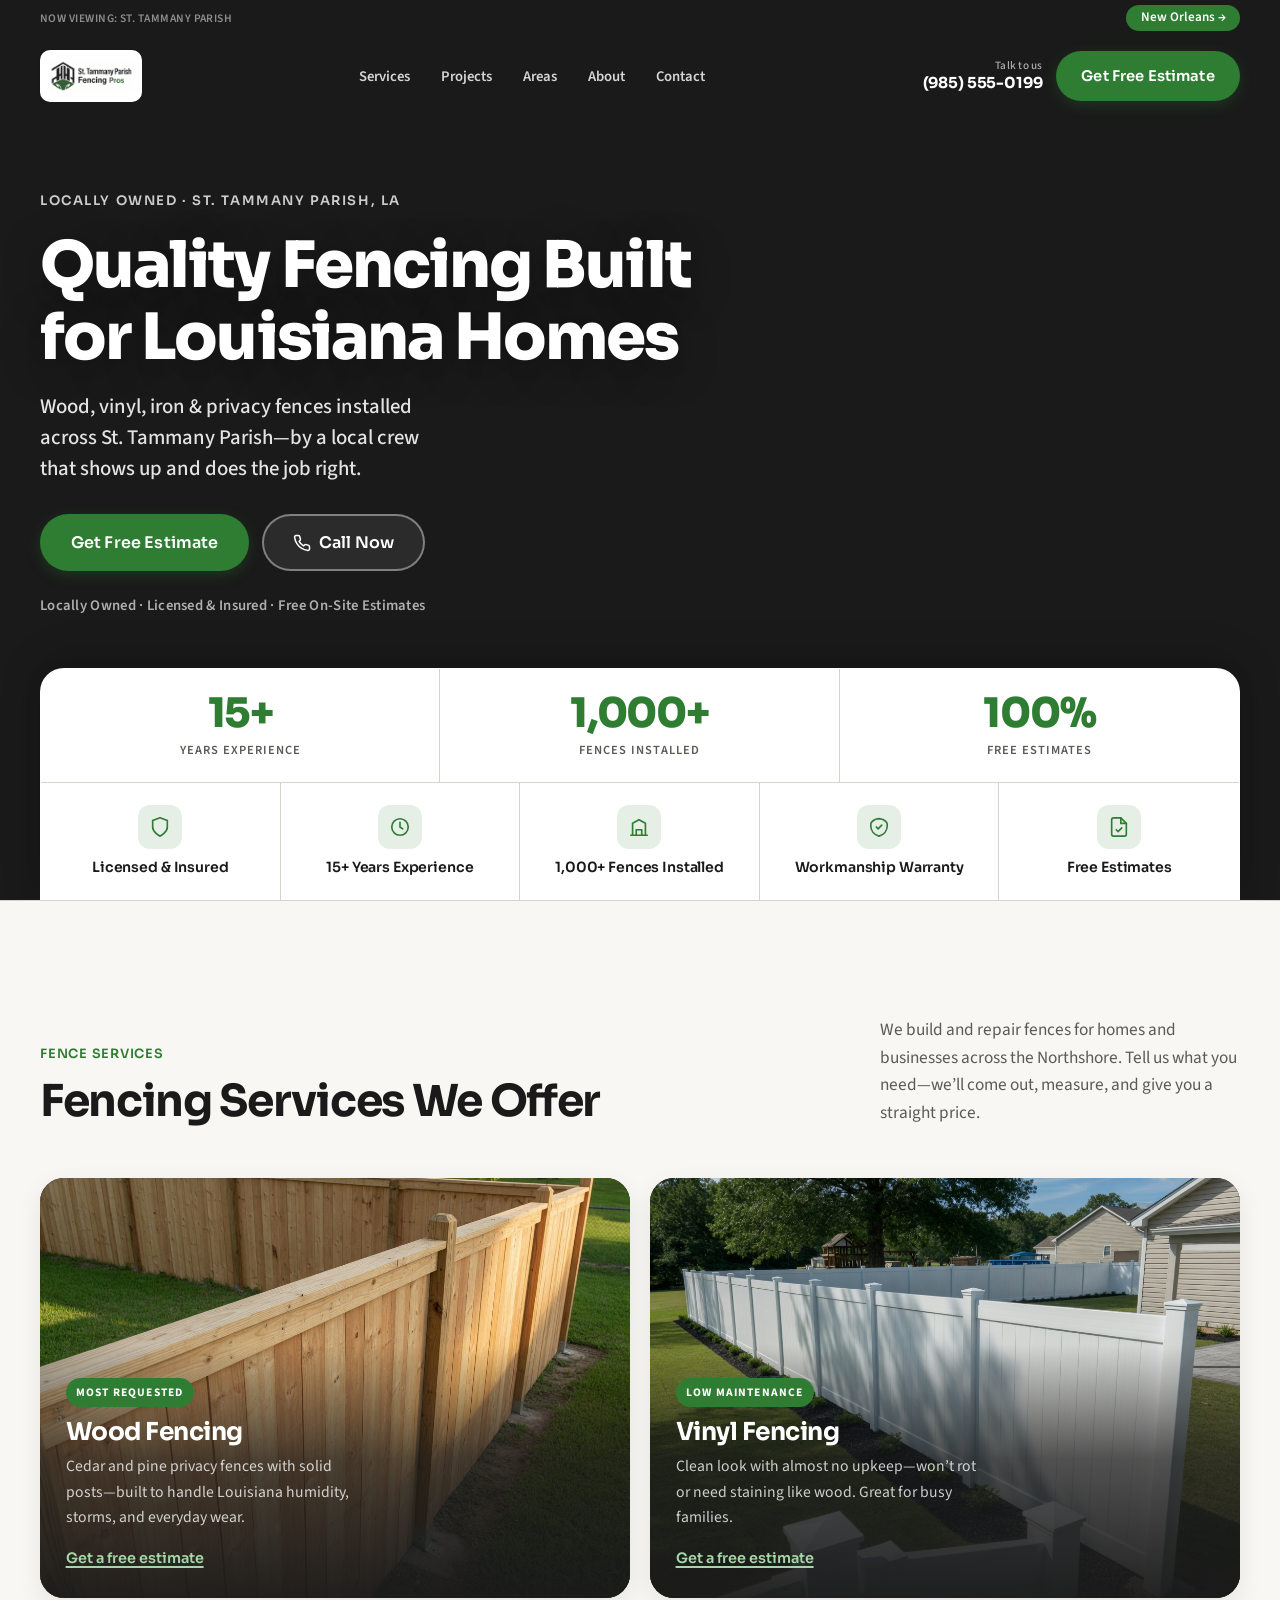
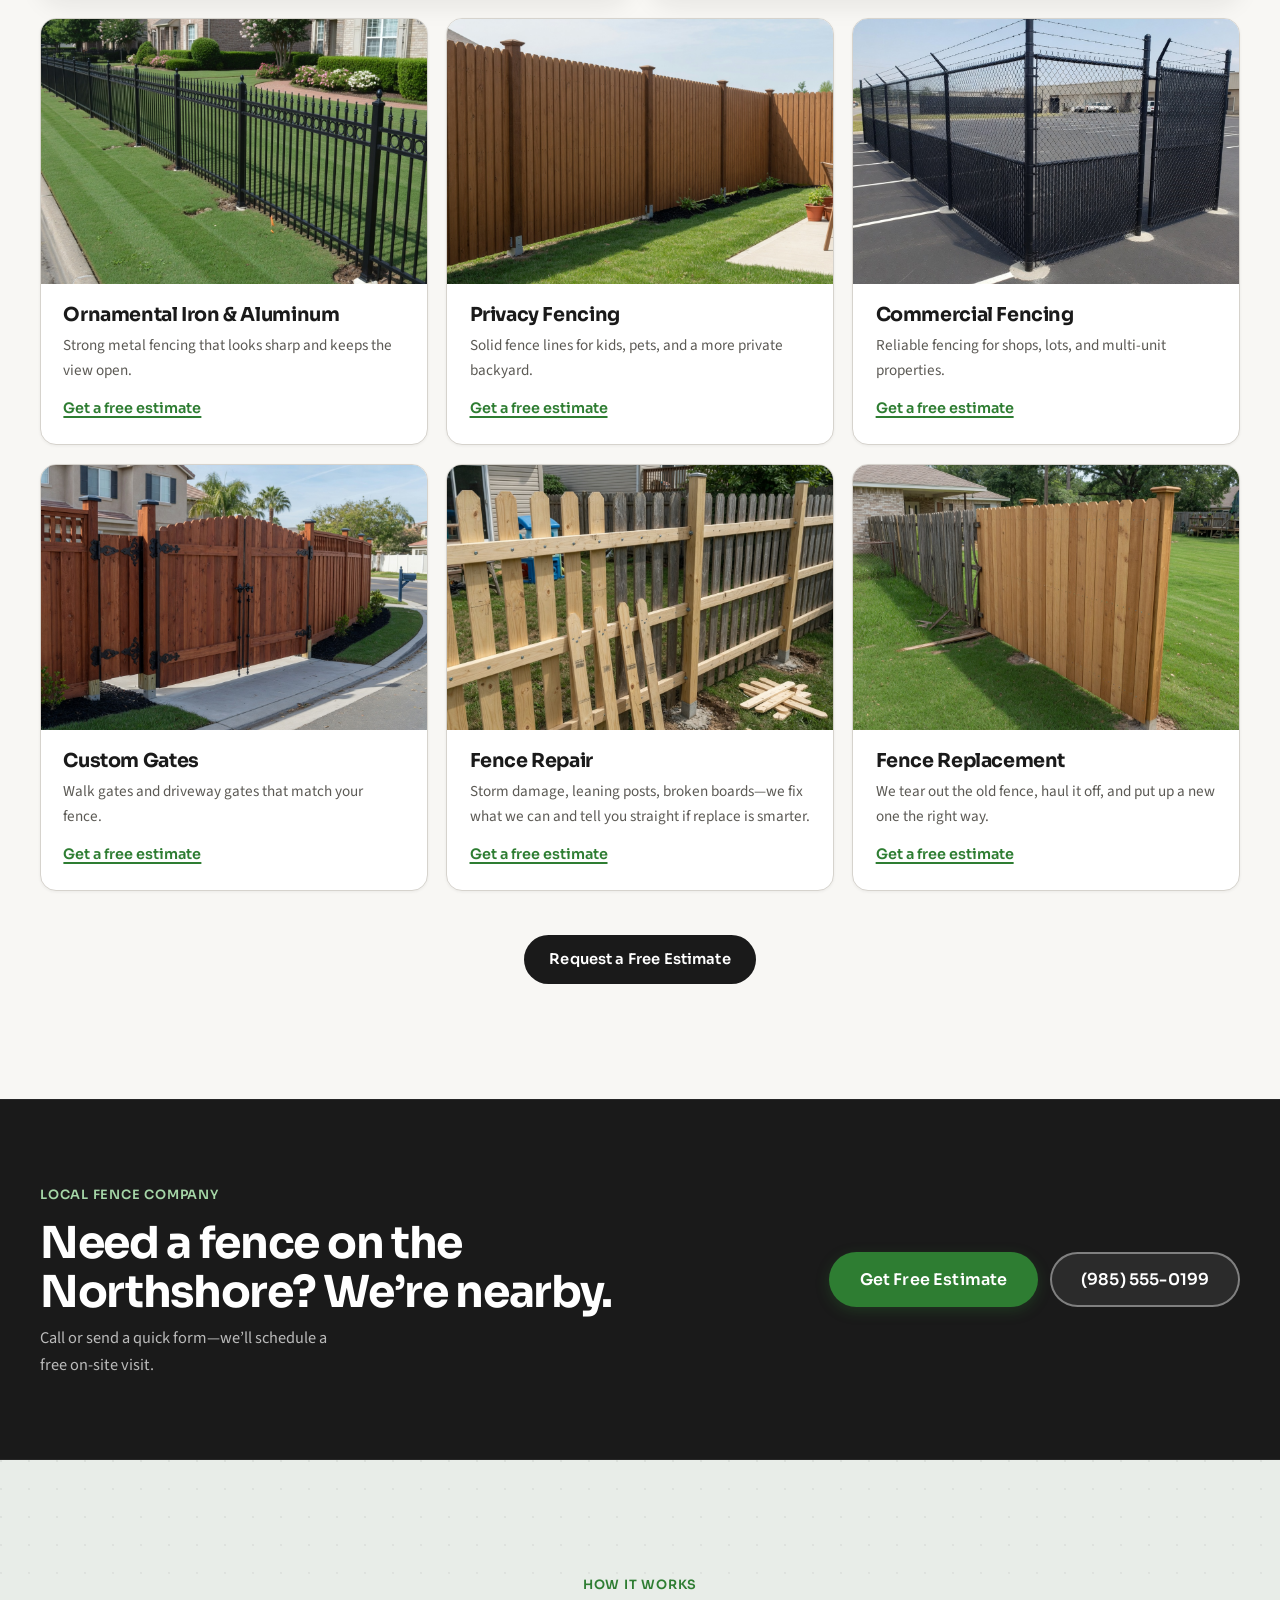
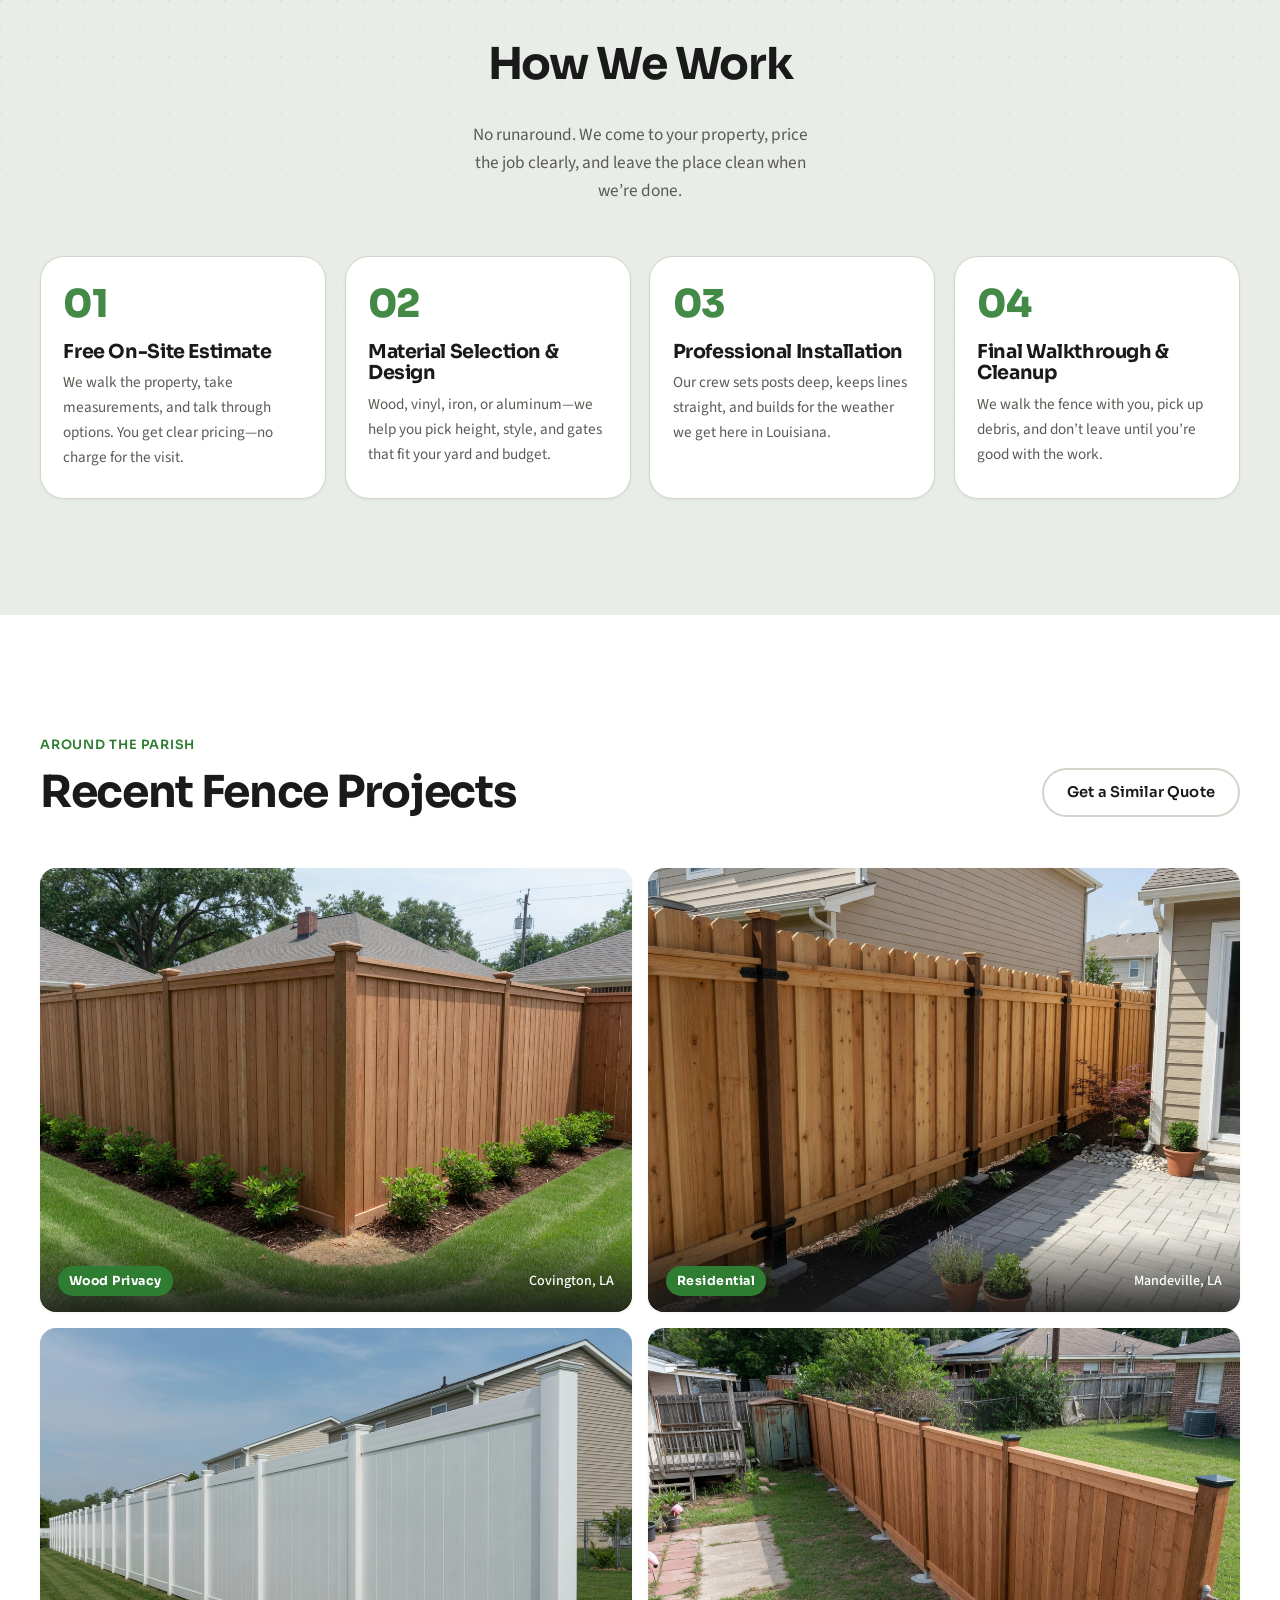
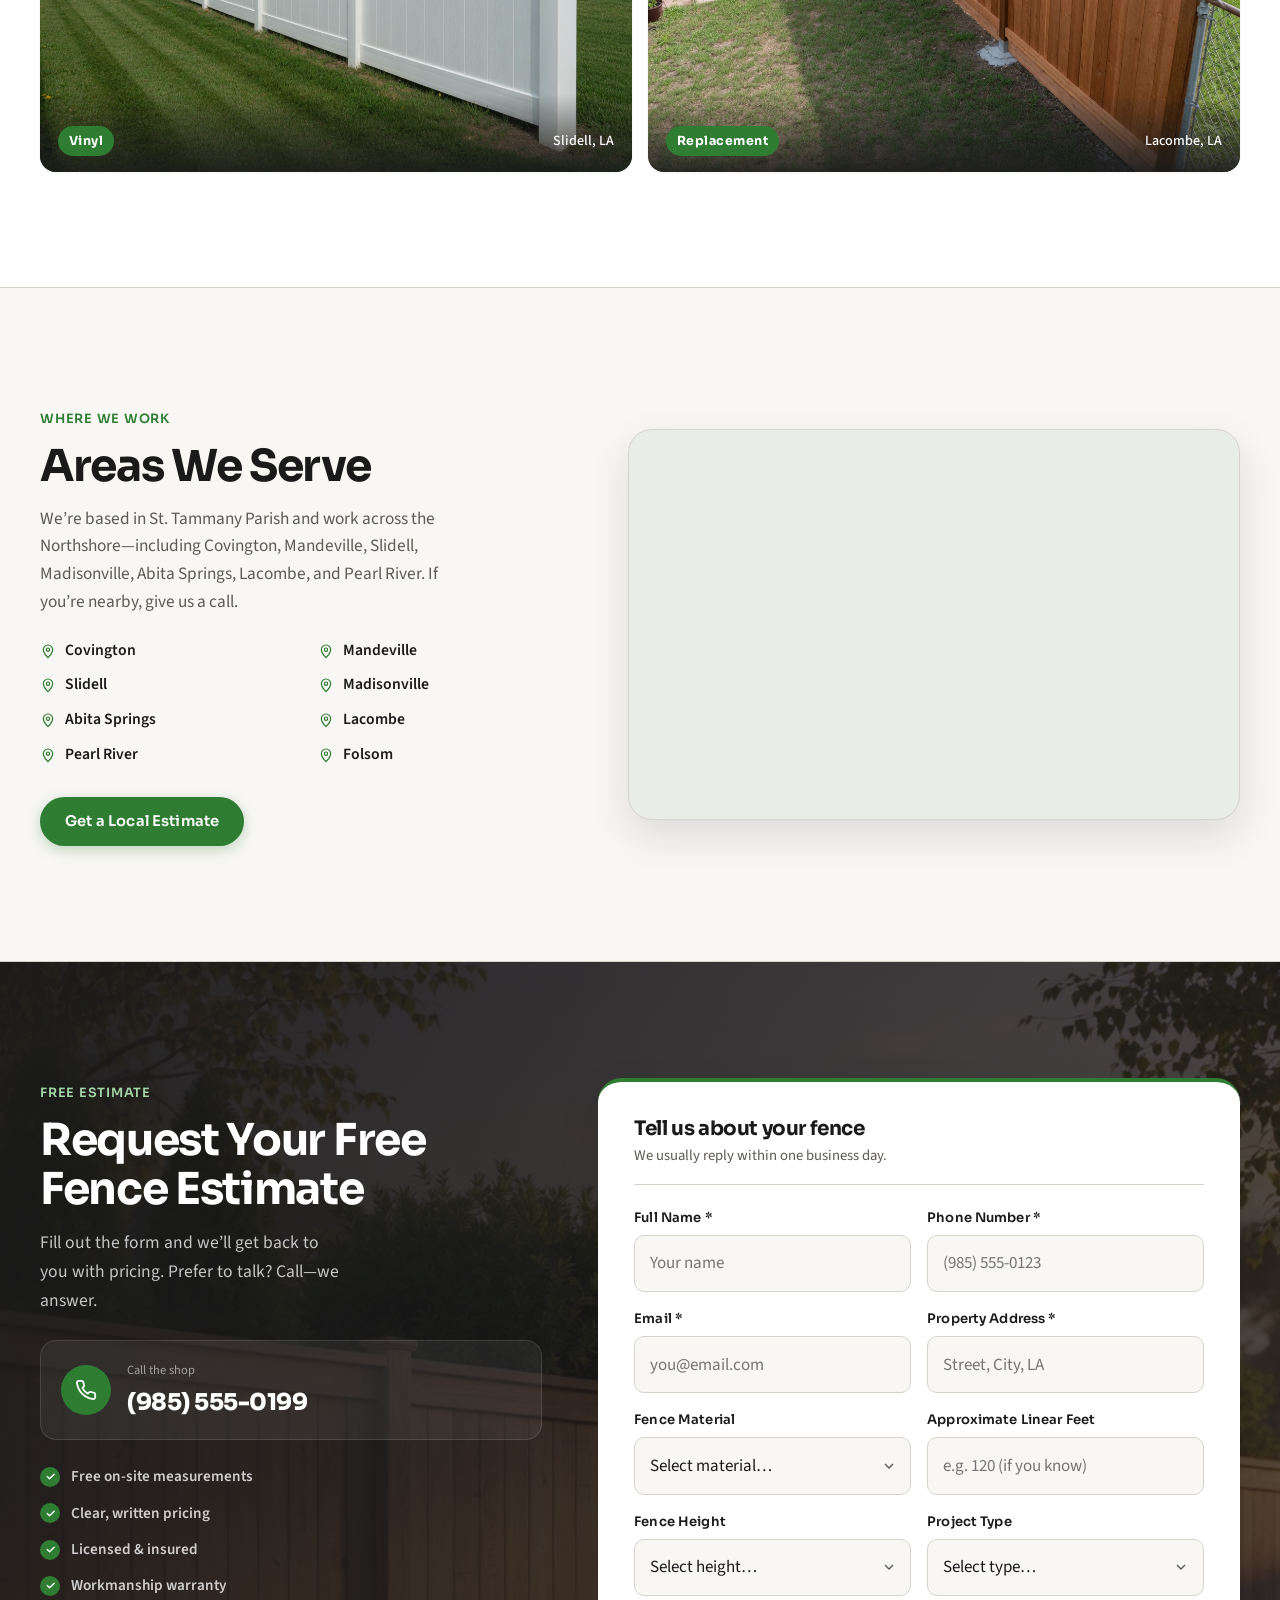
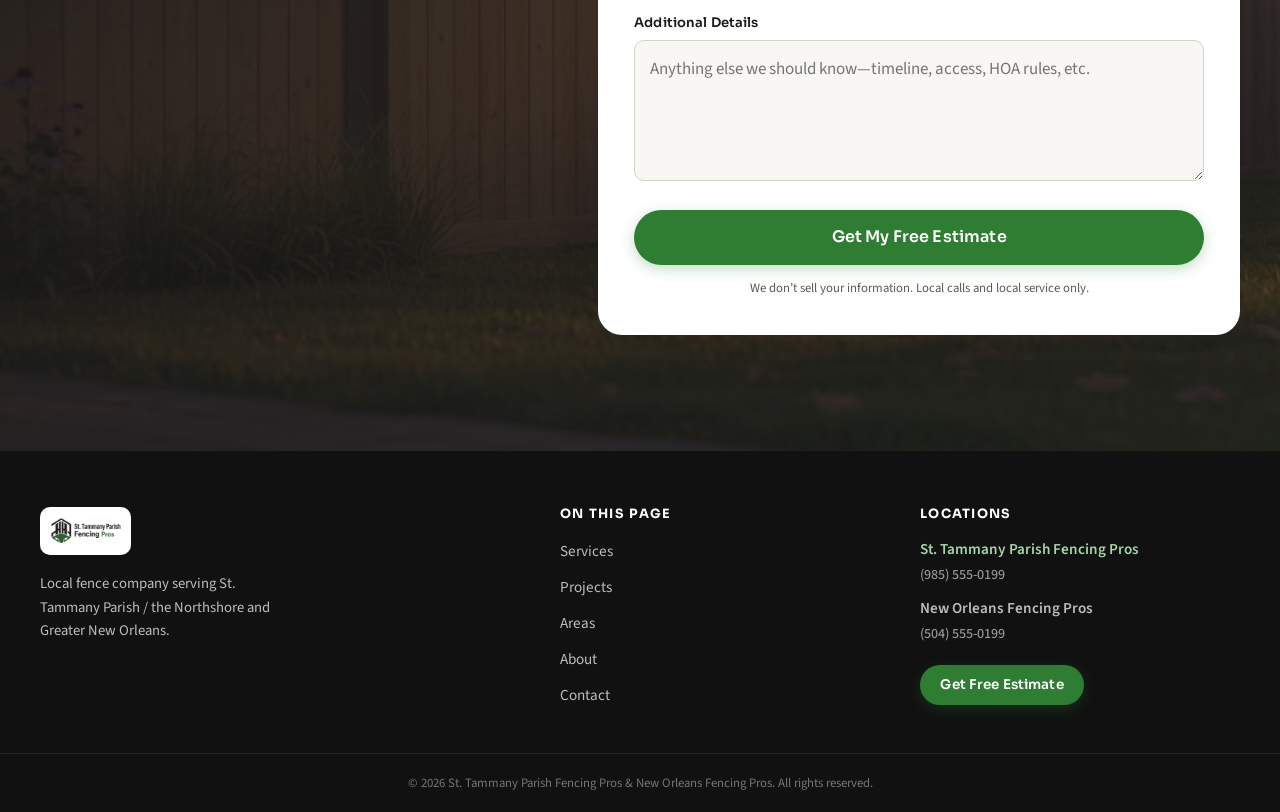
==== commit 6c8e4e35: "Show only the other company in the top switcher. Replace the dual location pills with a single switc" ====
--- a/index.html
+++ b/index.html
@@ -17,10 +17,9 @@
   <header class="site-header" id="header">
     <div class="loc-bar" aria-label="Service locations">
       <div class="wrap loc-bar-inner">
-        <span class="loc-bar-label">Our companies</span>
-        <nav class="loc-switch" aria-label="Company sites">
-          <a href="https://st-tammany-parish-fencing-pros.vercel.app/" class="loc-link is-active" aria-current="page">St. Tammany Parish</a>
-          <a href="https://new-orleans-fencing-pros.vercel.app/" class="loc-link">New Orleans</a>
+        <span class="loc-bar-label">Now viewing: St. Tammany Parish</span>
+        <nav class="loc-switch" aria-label="Switch company site">
+          <a href="https://new-orleans-fencing-pros.vercel.app/" class="loc-link">New Orleans →</a>
         </nav>
       </div>
     </div>
--- a/css/styles.css
+++ b/css/styles.css
@@ -87,56 +87,54 @@
 .loc-bar-inner {
   display: flex;
   align-items: center;
-  justify-content: center;
+  justify-content: space-between;
   gap: 0.85rem;
   height: 100%;
-  flex-wrap: wrap;
+  flex-wrap: nowrap;
   padding: 0;
 }
 
 .loc-bar-label {
-  color: rgba(255, 255, 255, 0.45);
+  color: rgba(255, 255, 255, 0.5);
   font-weight: 600;
   letter-spacing: 0.04em;
   text-transform: uppercase;
   font-size: 0.72rem;
+  white-space: nowrap;
+  overflow: hidden;
+  text-overflow: ellipsis;
 }
 
 .loc-switch {
   display: inline-flex;
   align-items: center;
-  gap: 0.2rem;
-  background: rgba(255, 255, 255, 0.08);
+  margin-left: auto;
+  border: 0;
+  box-shadow: none;
+  outline: none;
+  flex-shrink: 0;
+}
+
+/* Only the other company is shown as a switch control */
+.loc-link {
+  color: var(--white);
+  font-weight: 600;
+  font-size: 0.82rem;
+  padding: 0.35rem 0.9rem;
   border: 0;
   border-radius: 999px;
-  padding: 0.18rem;
-  box-shadow: none;
-  outline: none;
-}
-
-.loc-link {
-  color: rgba(255, 255, 255, 0.72);
-  font-weight: 600;
-  font-size: 0.82rem;
-  padding: 0.35rem 0.85rem;
-  border: 0;
-  border-radius: 999px;
+  background: var(--accent);
   box-shadow: none;
   outline: none;
   line-height: 1.2;
-  transition: background var(--t), color var(--t);
+  white-space: nowrap;
+  transition: background var(--t), color var(--t), opacity var(--t);
 }
 
 .loc-link:hover {
   color: var(--white);
-  background: rgba(255, 255, 255, 0.1);
-}
-
-.loc-link.is-active {
-  background: var(--accent);
-  color: var(--white);
-  border: 0;
-  box-shadow: none;
+  background: var(--accent-hover);
+  opacity: 0.95;
 }
 
 .nav-loc-m { display: none; }
@@ -1460,13 +1458,14 @@
 
   /* Location switcher — compact for phones */
   .loc-bar-label {
-    display: none;
+    font-size: 0.65rem;
+    max-width: 45%;
   }
 
   .loc-link {
-    font-size: 0.78rem;
-    padding: 0.4rem 0.75rem;
-    min-height: 36px;
+    font-size: 0.75rem;
+    padding: 0.35rem 0.7rem;
+    min-height: 34px;
     display: inline-flex;
     align-items: center;
   }
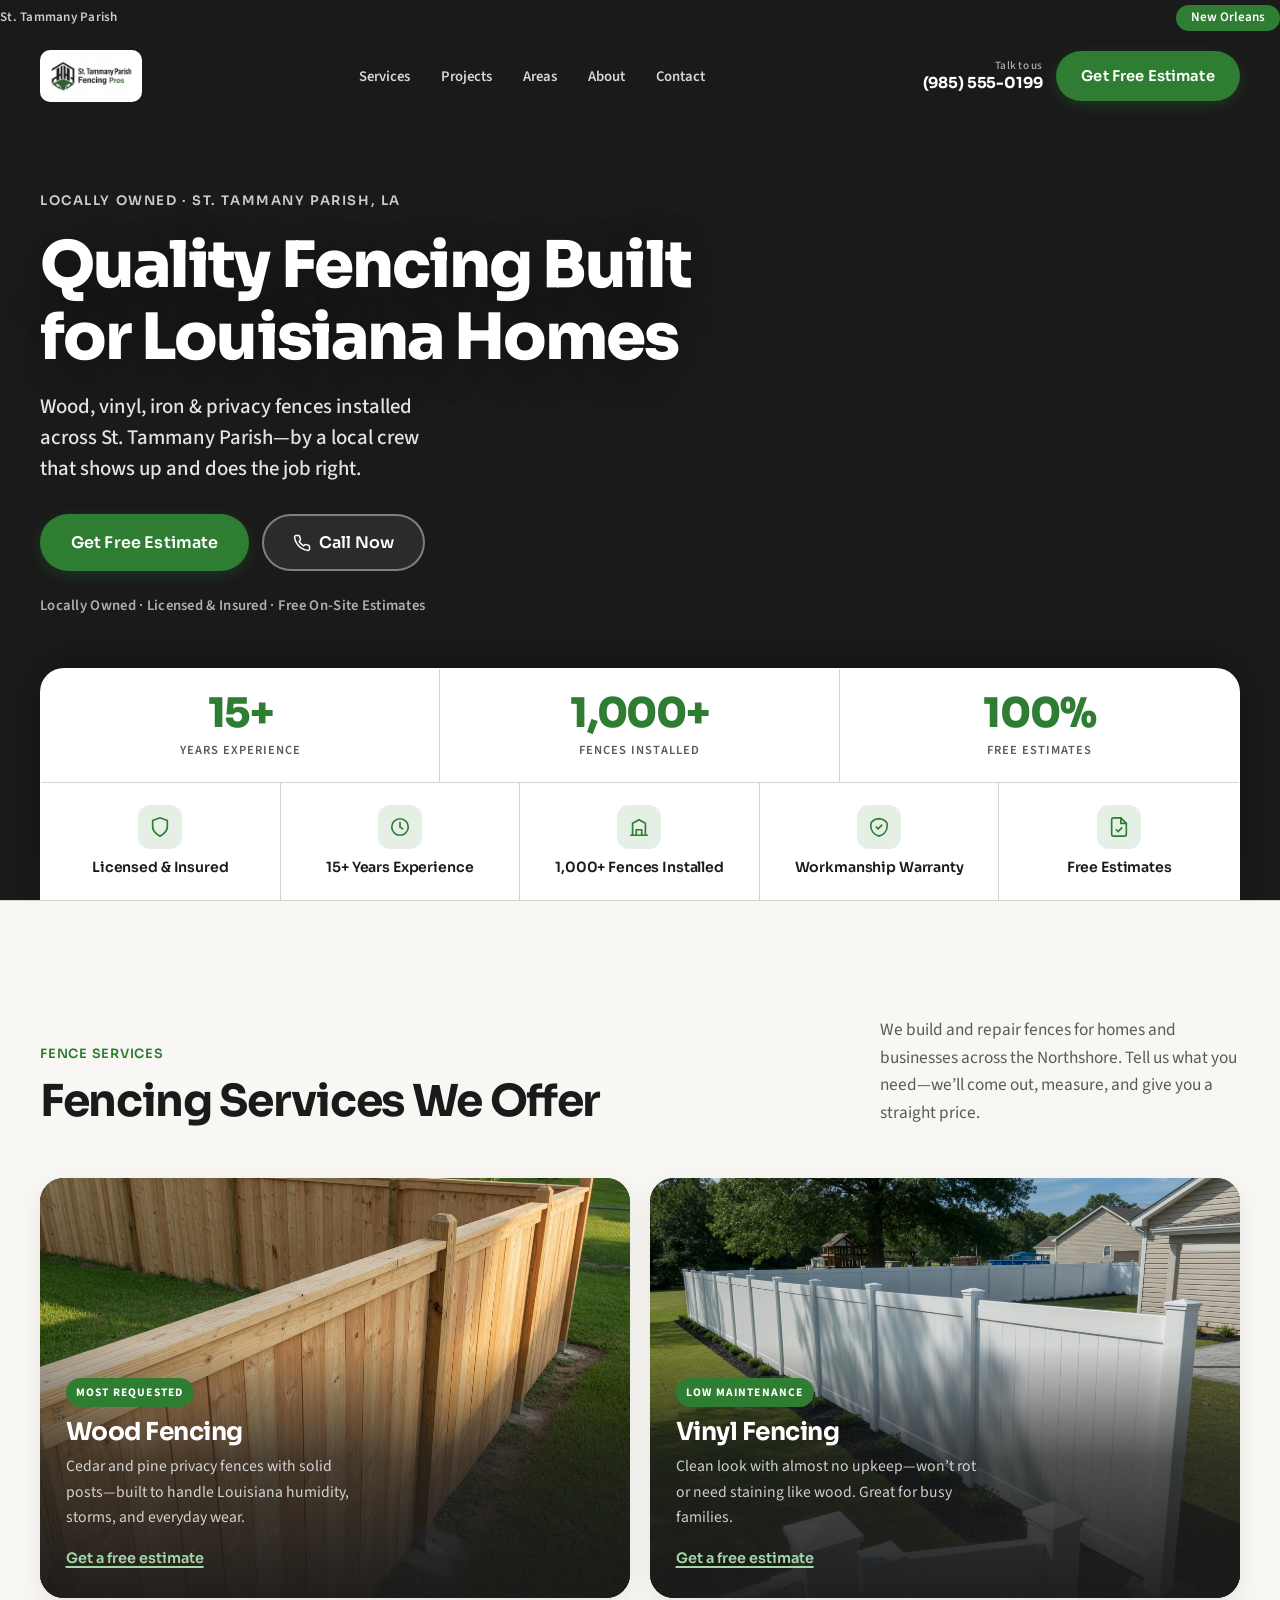
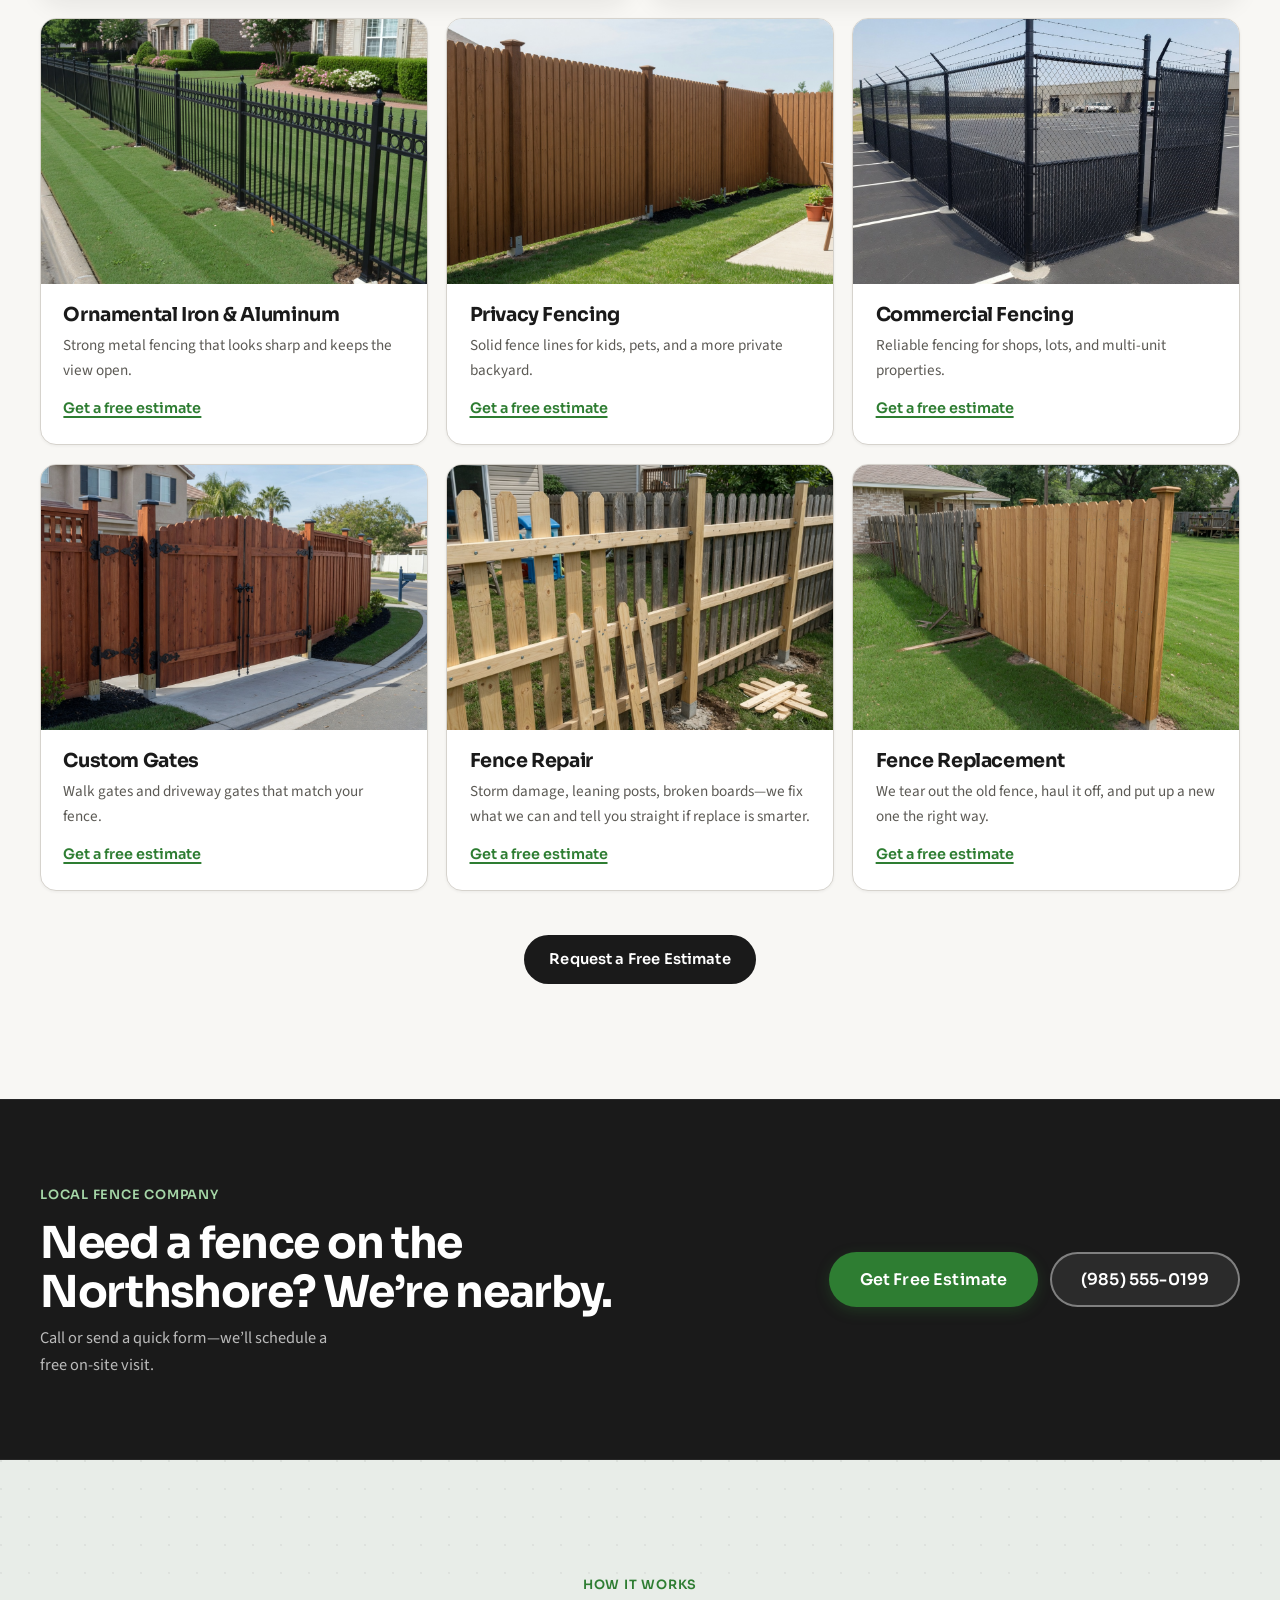
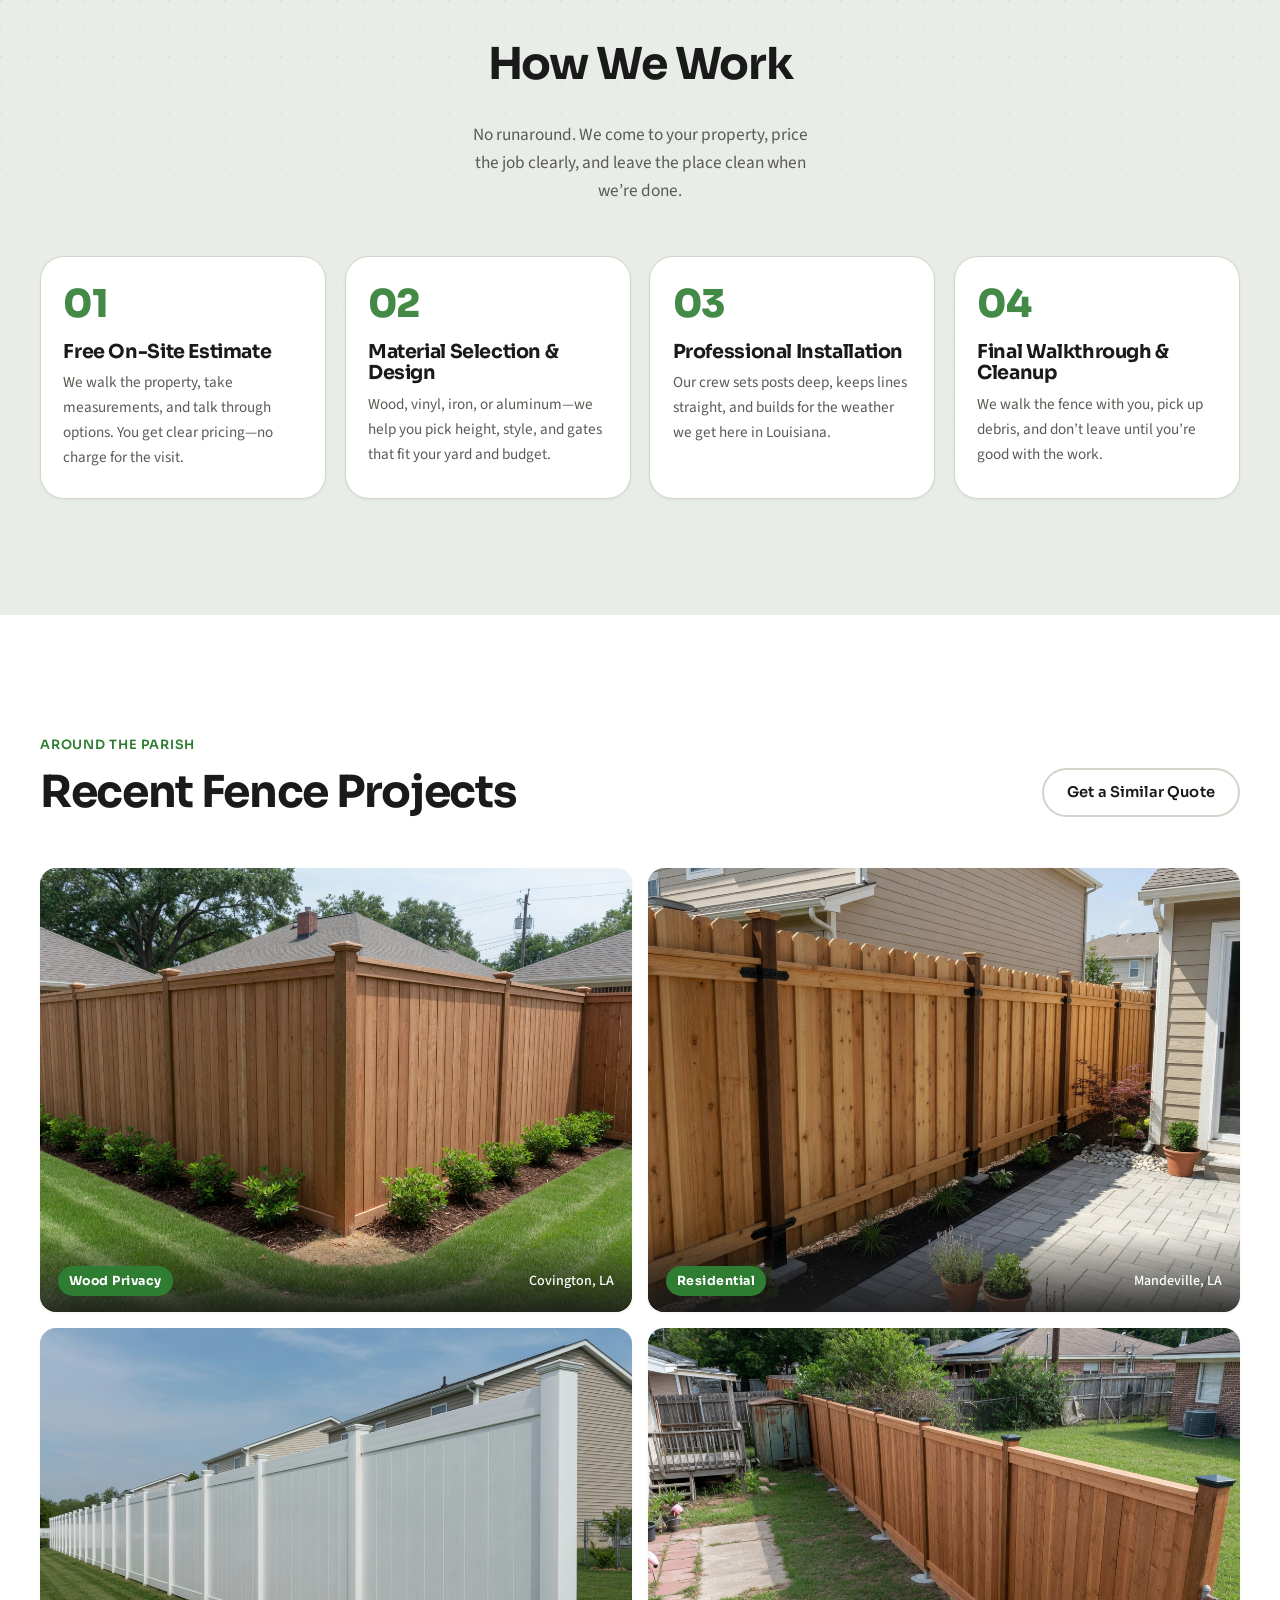
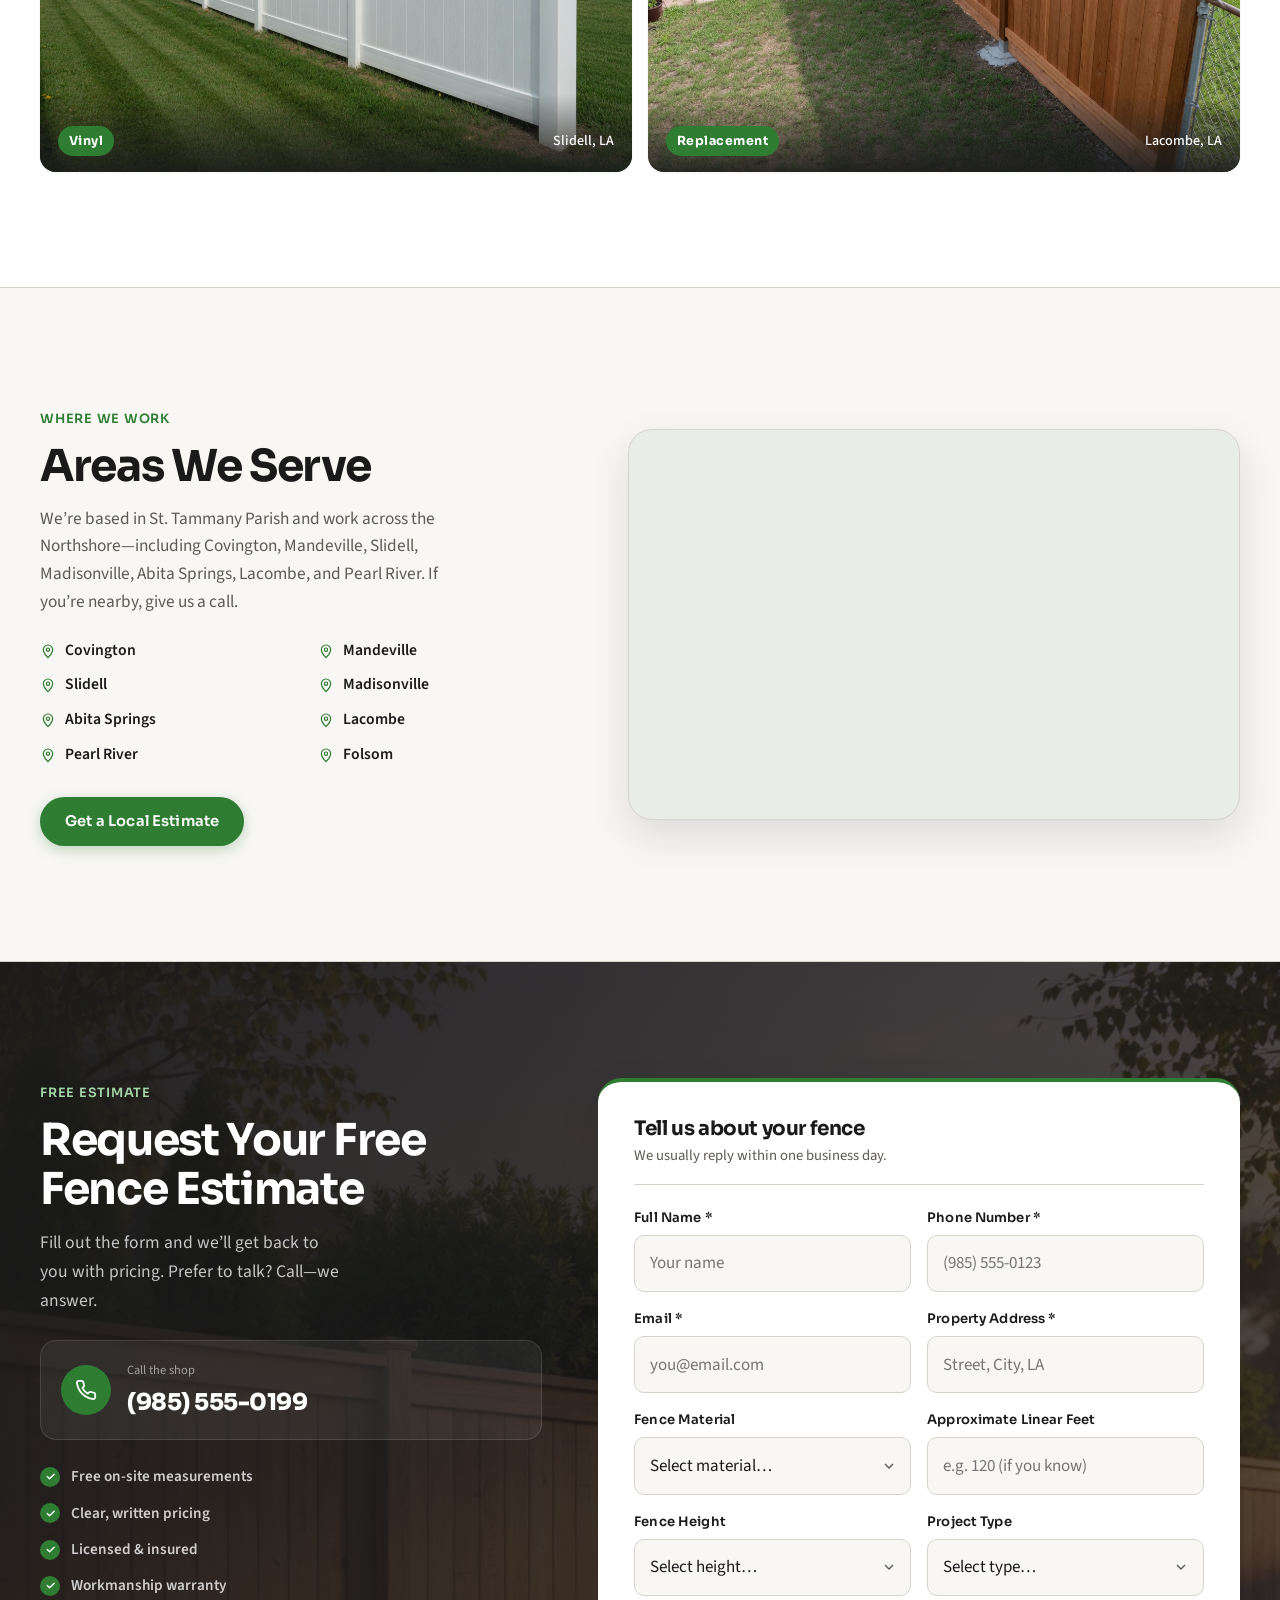
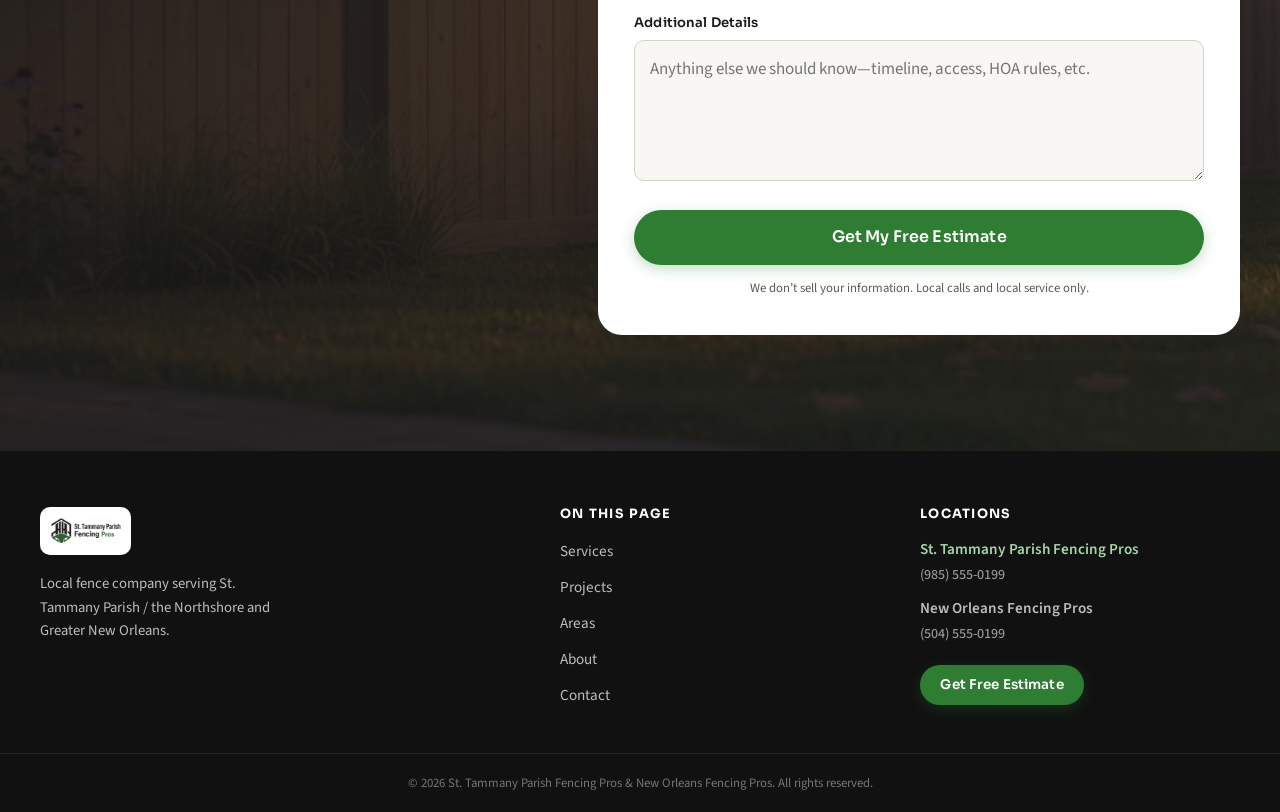
==== commit 88c7e156: "Place company names on both sides of the top bar. Show the current company as plain text and the oth" ====
--- a/index.html
+++ b/index.html
@@ -15,12 +15,10 @@
   <a class="skip-link" href="#main">Skip to content</a>
 
   <header class="site-header" id="header">
-    <div class="loc-bar" aria-label="Service locations">
+    <div class="loc-bar" aria-label="Company sites">
       <div class="wrap loc-bar-inner">
-        <span class="loc-bar-label">Now viewing: St. Tammany Parish</span>
-        <nav class="loc-switch" aria-label="Switch company site">
-          <a href="https://new-orleans-fencing-pros.vercel.app/" class="loc-link">New Orleans →</a>
-        </nav>
+        <span class="loc-current" aria-current="page">St. Tammany Parish</span>
+        <a href="https://new-orleans-fencing-pros.vercel.app/" class="loc-link loc-link-end">New Orleans</a>
       </div>
     </div>
     <div class="header-main">
--- a/css/styles.css
+++ b/css/styles.css
@@ -88,39 +88,29 @@
   display: flex;
   align-items: center;
   justify-content: space-between;
-  gap: 0.85rem;
+  gap: 1rem;
   height: 100%;
   flex-wrap: nowrap;
   padding: 0;
-}
-
-.loc-bar-label {
-  color: rgba(255, 255, 255, 0.5);
-  font-weight: 600;
-  letter-spacing: 0.04em;
-  text-transform: uppercase;
-  font-size: 0.72rem;
-  white-space: nowrap;
-  overflow: hidden;
-  text-overflow: ellipsis;
-}
-
-.loc-switch {
-  display: inline-flex;
-  align-items: center;
-  margin-left: auto;
-  border: 0;
-  box-shadow: none;
-  outline: none;
-  flex-shrink: 0;
-}
-
-/* Only the other company is shown as a switch control */
-.loc-link {
-  color: var(--white);
+  width: 100%;
+}
+
+/* Current company — plain label (not a button) */
+.loc-current {
+  color: rgba(255, 255, 255, 0.78);
   font-weight: 600;
   font-size: 0.82rem;
-  padding: 0.35rem 0.9rem;
+  letter-spacing: 0.02em;
+  white-space: nowrap;
+  line-height: 1.2;
+}
+
+/* Other company — accent button on the opposite side */
+.loc-link {
+  color: var(--white);
+  font-weight: 600;
+  font-size: 0.82rem;
+  padding: 0.35rem 0.95rem;
   border: 0;
   border-radius: 999px;
   background: var(--accent);
@@ -128,13 +118,24 @@
   outline: none;
   line-height: 1.2;
   white-space: nowrap;
-  transition: background var(--t), color var(--t), opacity var(--t);
+  flex-shrink: 0;
+  transition: background var(--t), color var(--t);
 }
 
 .loc-link:hover {
   color: var(--white);
   background: var(--accent-hover);
-  opacity: 0.95;
+}
+
+/* Pin sides: St. Tammany left, New Orleans right */
+.loc-link-start,
+.loc-current:first-child {
+  margin-right: auto;
+}
+
+.loc-link-end,
+.loc-current:last-child {
+  margin-left: auto;
 }
 
 .nav-loc-m { display: none; }
@@ -1457,9 +1458,11 @@
   }
 
   /* Location switcher — compact for phones */
-  .loc-bar-label {
-    font-size: 0.65rem;
-    max-width: 45%;
+  .loc-current {
+    font-size: 0.75rem;
+    max-width: 48%;
+    overflow: hidden;
+    text-overflow: ellipsis;
   }
 
   .loc-link {
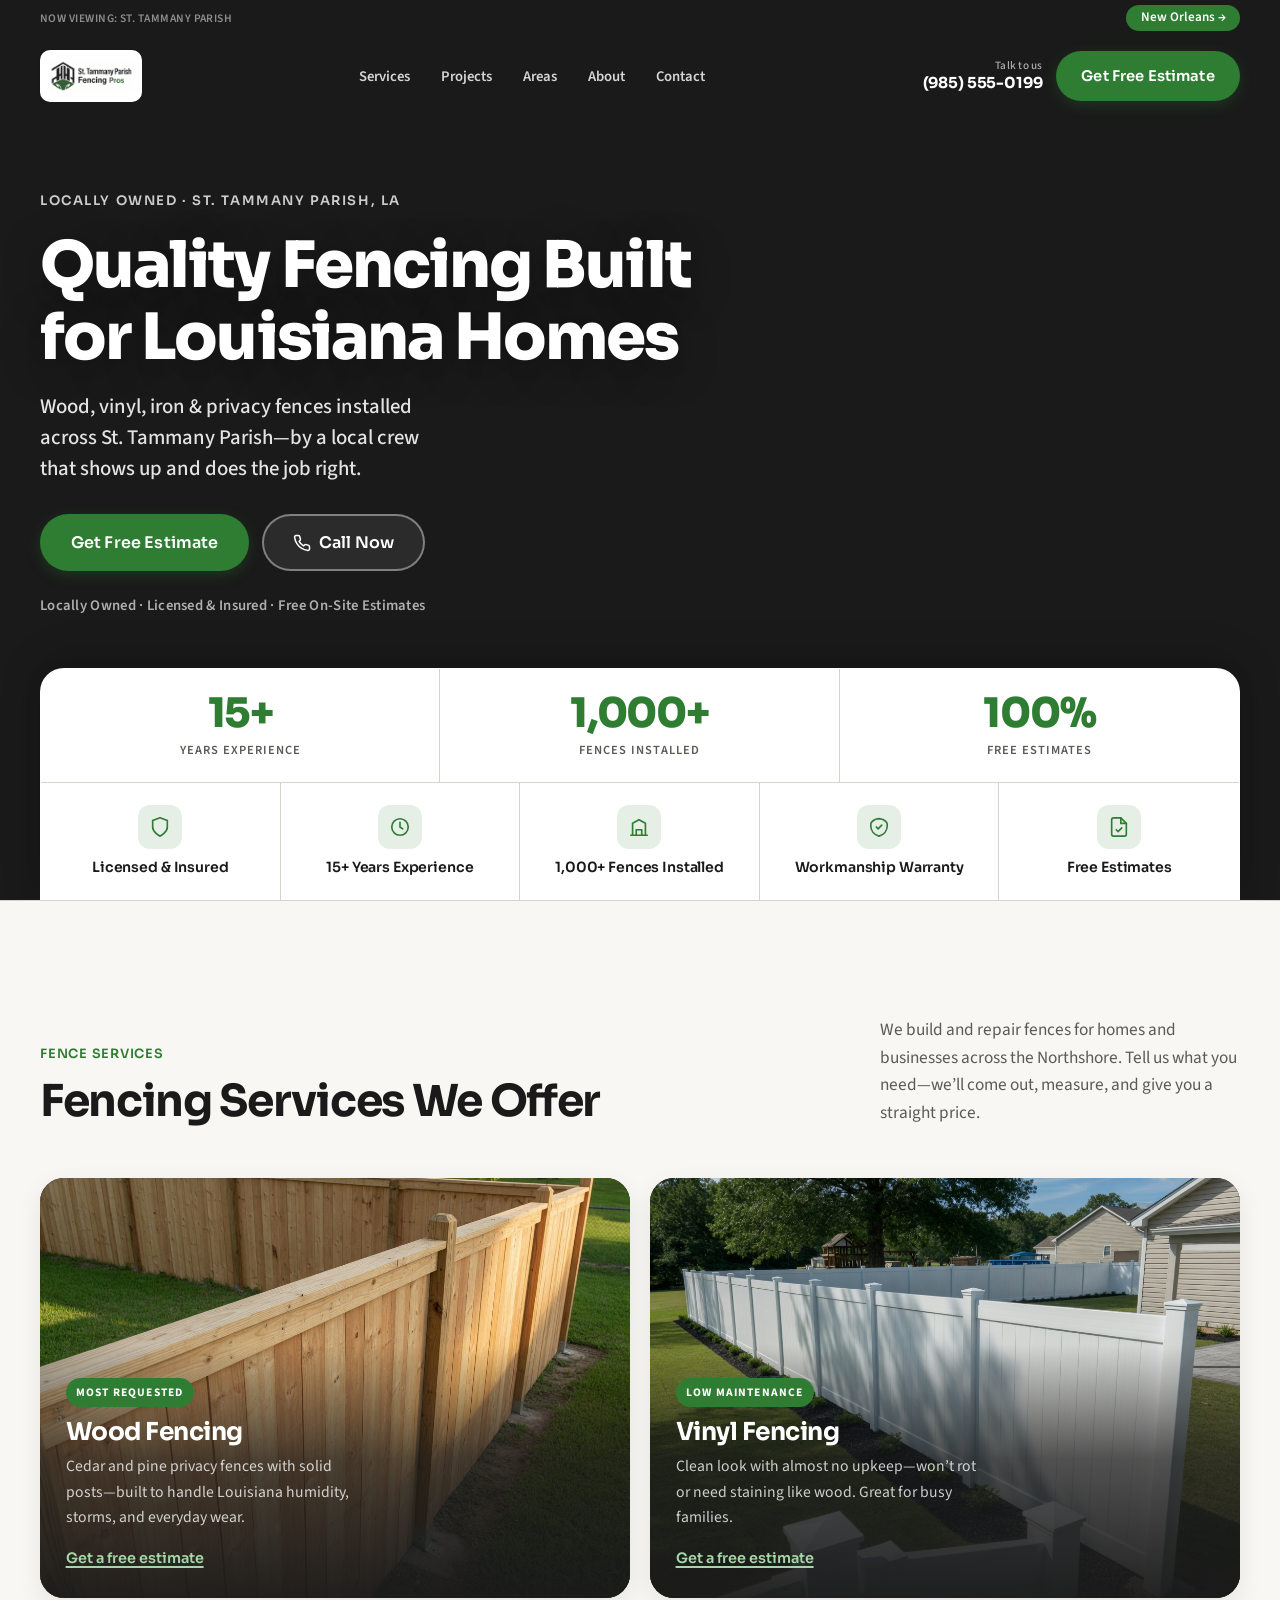
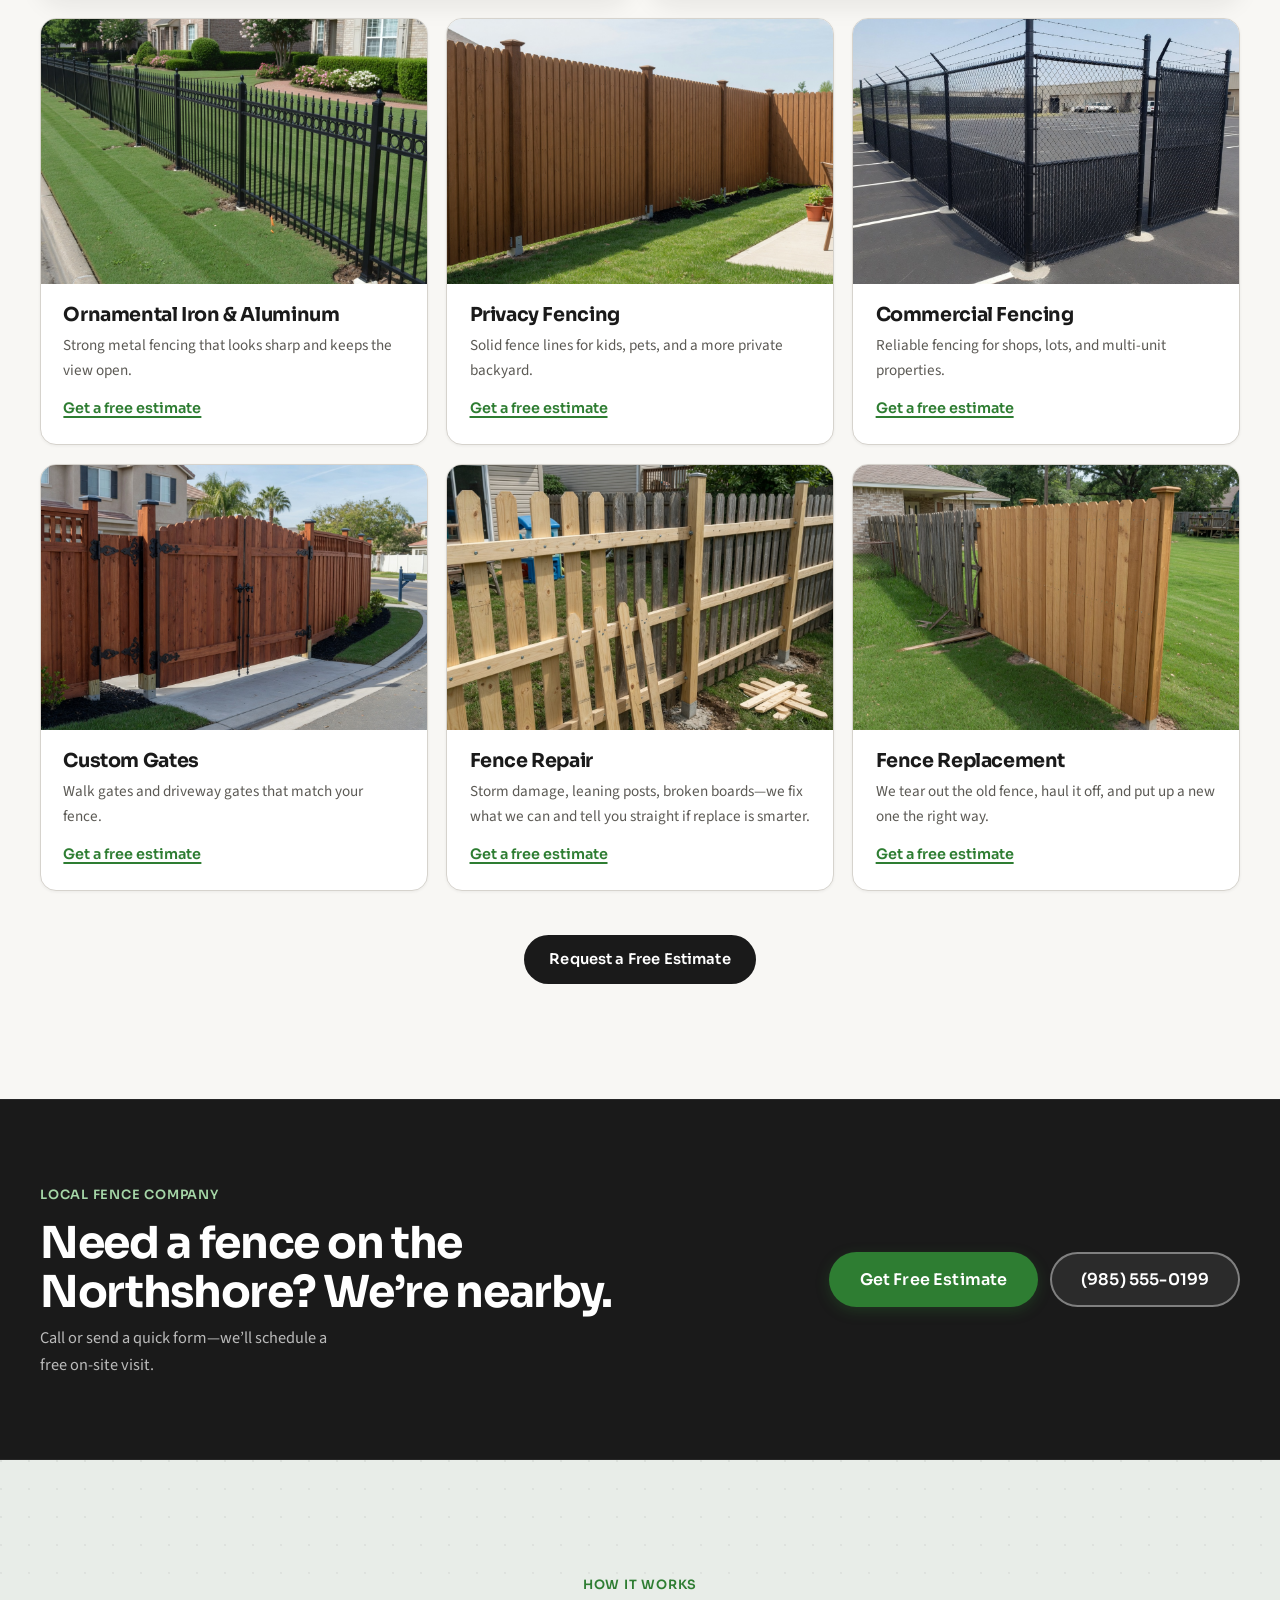
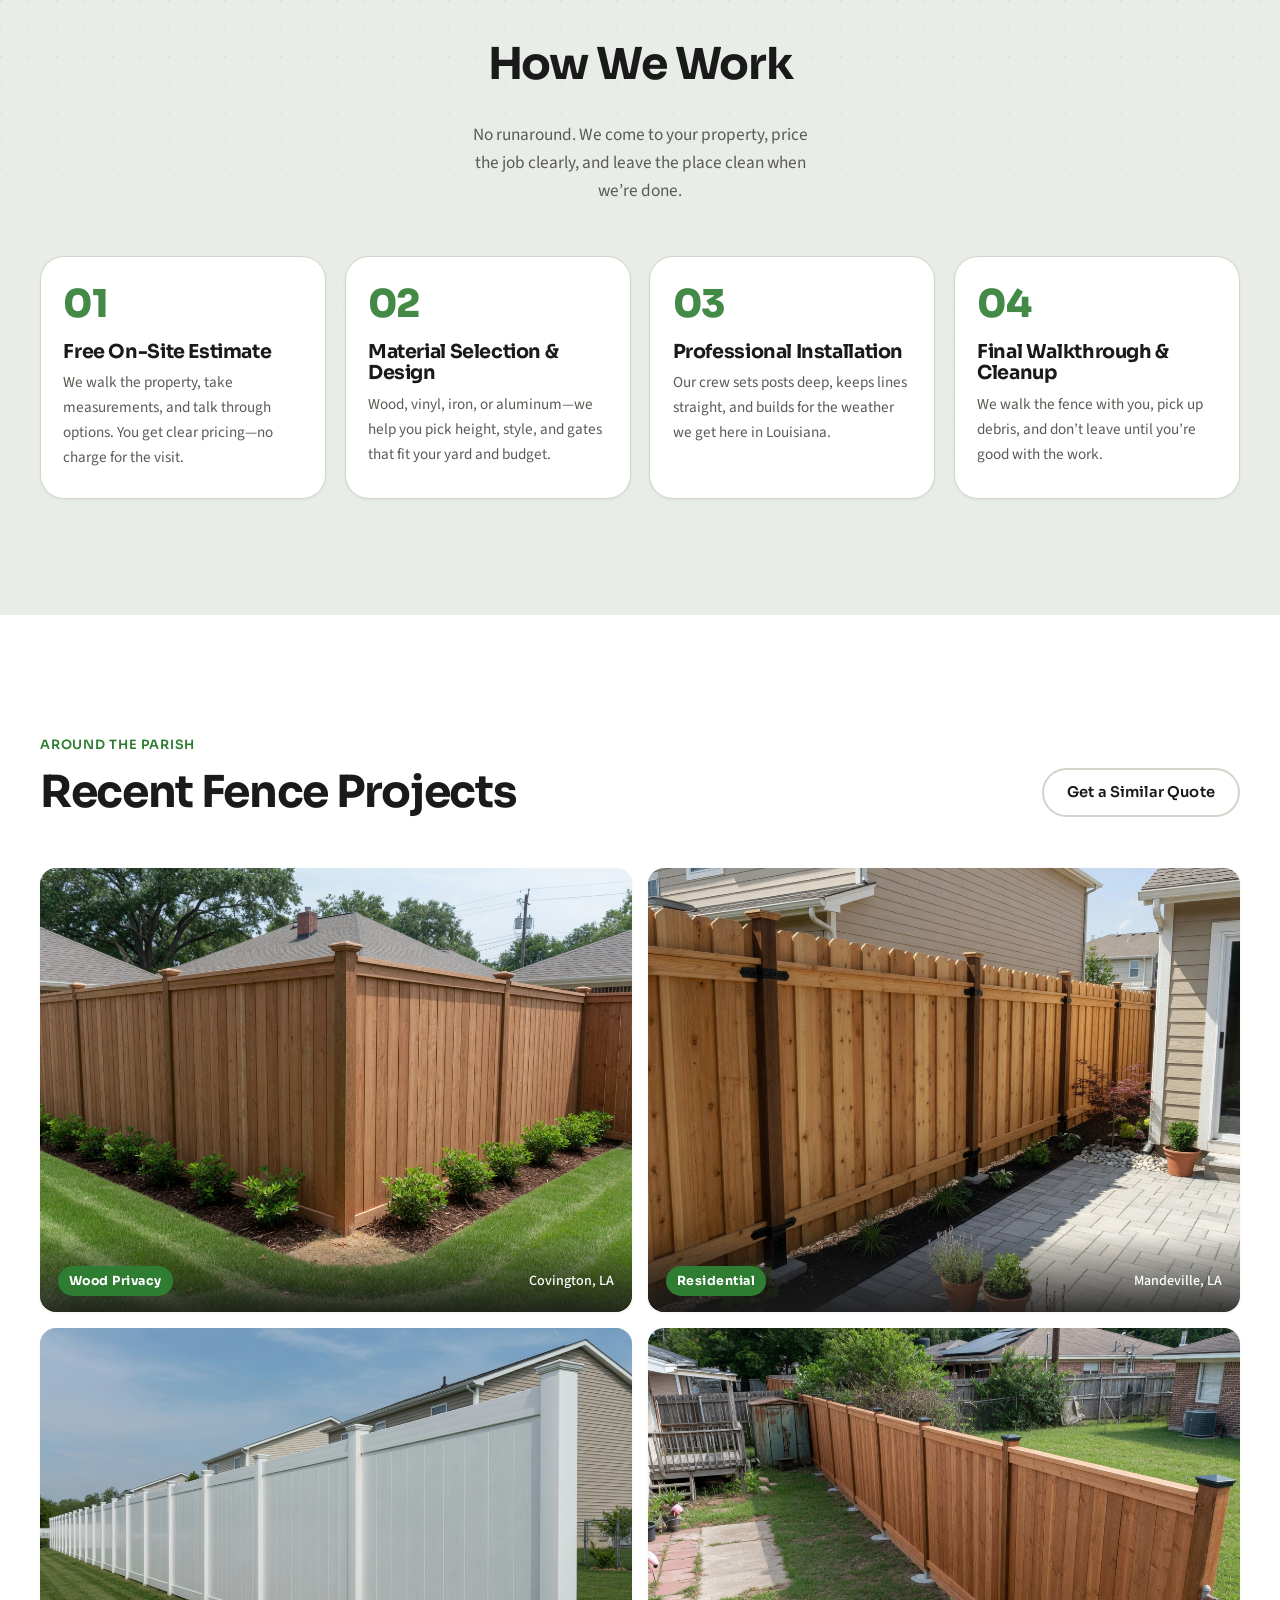
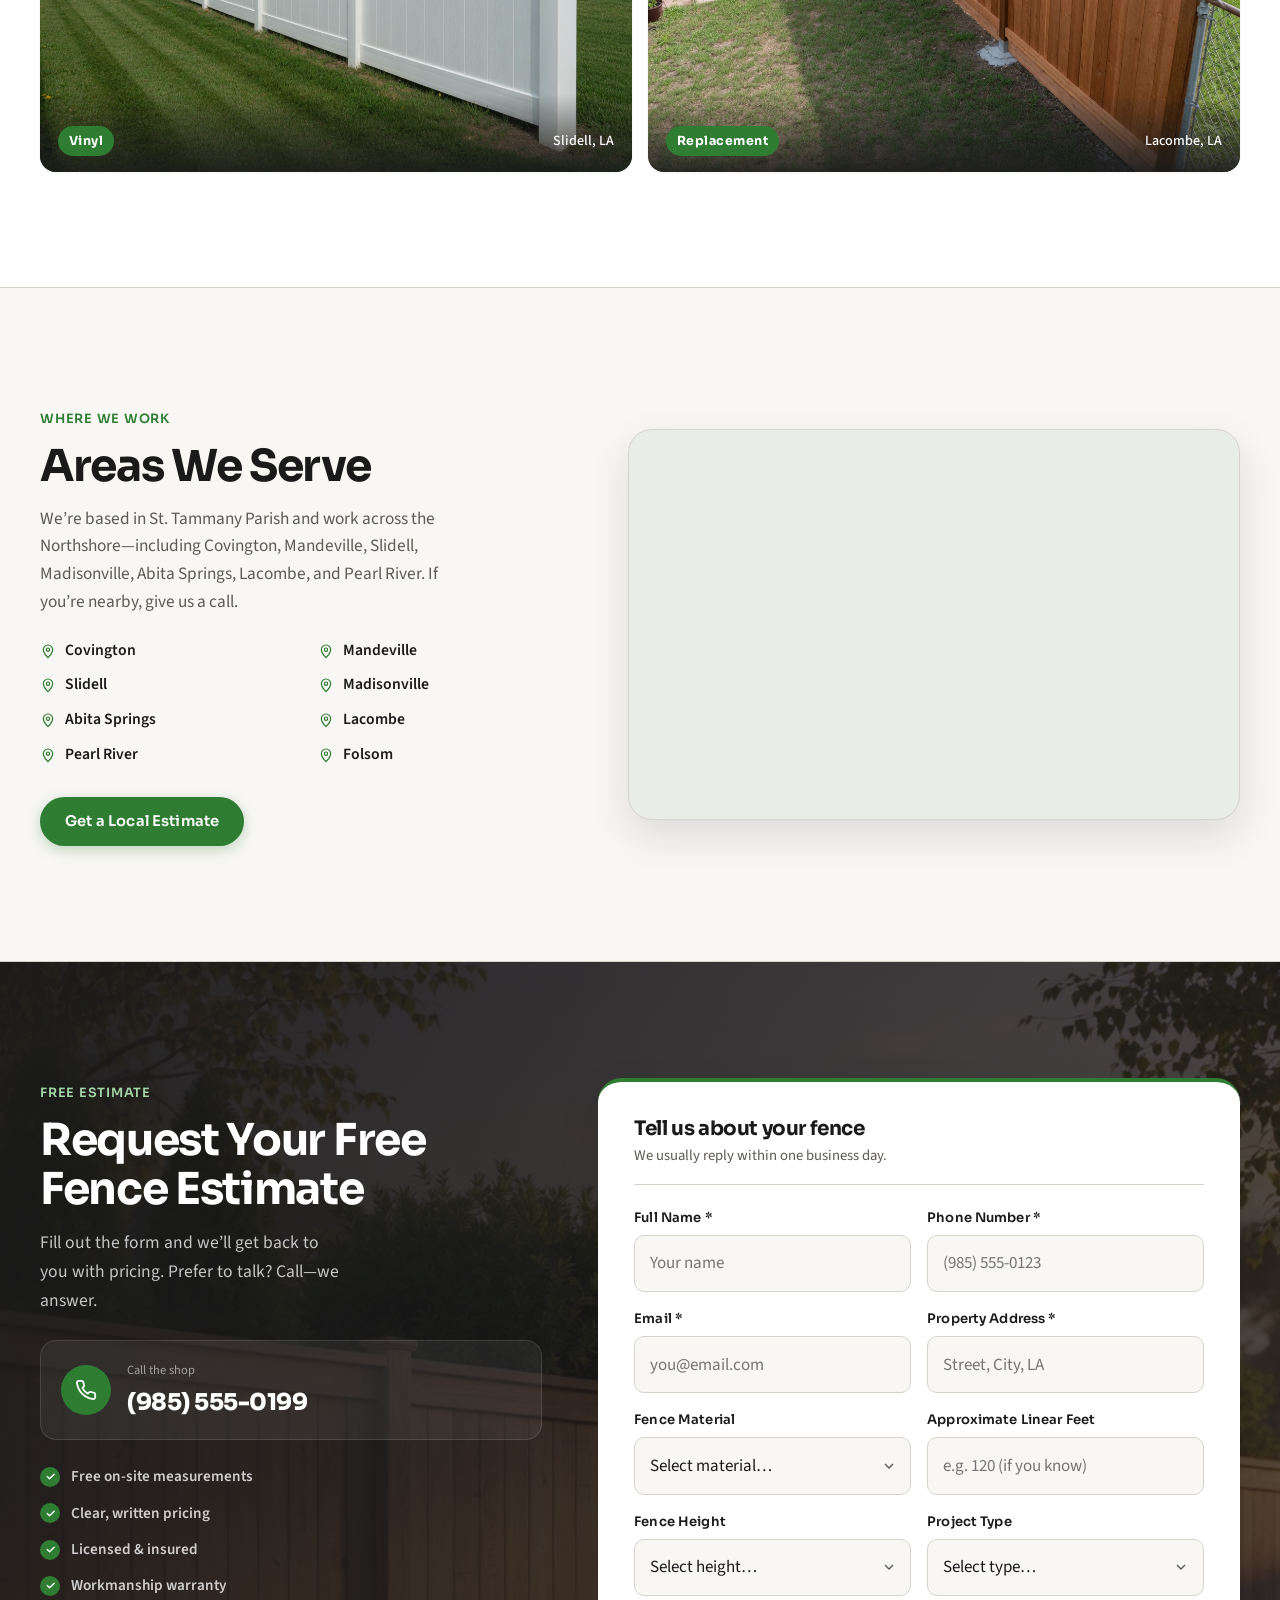
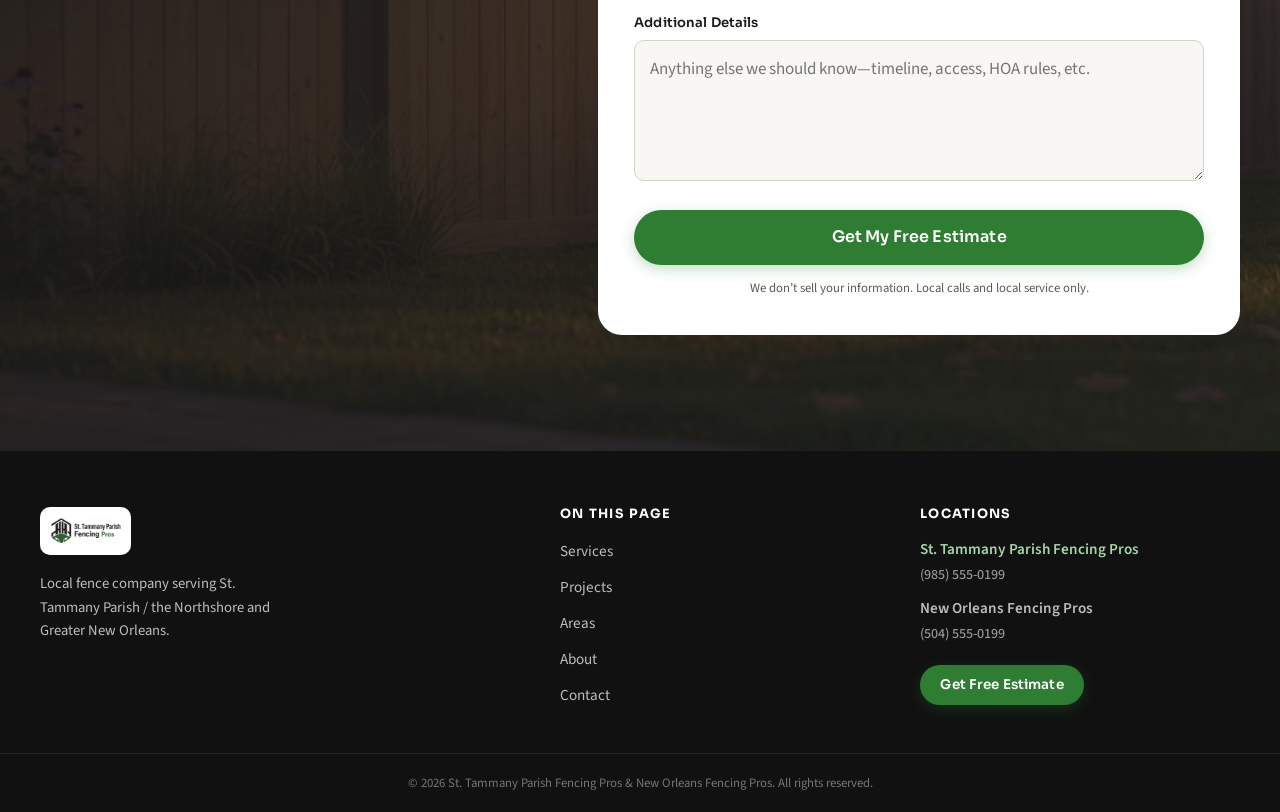
==== commit e397d12a: "Revert "Place company names on both sides of the top bar." This reverts commit 88c7e156248c05ad15f17" ====
--- a/index.html
+++ b/index.html
@@ -15,10 +15,12 @@
   <a class="skip-link" href="#main">Skip to content</a>
 
   <header class="site-header" id="header">
-    <div class="loc-bar" aria-label="Company sites">
+    <div class="loc-bar" aria-label="Service locations">
       <div class="wrap loc-bar-inner">
-        <span class="loc-current" aria-current="page">St. Tammany Parish</span>
-        <a href="https://new-orleans-fencing-pros.vercel.app/" class="loc-link loc-link-end">New Orleans</a>
+        <span class="loc-bar-label">Now viewing: St. Tammany Parish</span>
+        <nav class="loc-switch" aria-label="Switch company site">
+          <a href="https://new-orleans-fencing-pros.vercel.app/" class="loc-link">New Orleans →</a>
+        </nav>
       </div>
     </div>
     <div class="header-main">
--- a/css/styles.css
+++ b/css/styles.css
@@ -88,29 +88,39 @@
   display: flex;
   align-items: center;
   justify-content: space-between;
-  gap: 1rem;
+  gap: 0.85rem;
   height: 100%;
   flex-wrap: nowrap;
   padding: 0;
-  width: 100%;
-}
-
-/* Current company — plain label (not a button) */
-.loc-current {
-  color: rgba(255, 255, 255, 0.78);
+}
+
+.loc-bar-label {
+  color: rgba(255, 255, 255, 0.5);
+  font-weight: 600;
+  letter-spacing: 0.04em;
+  text-transform: uppercase;
+  font-size: 0.72rem;
+  white-space: nowrap;
+  overflow: hidden;
+  text-overflow: ellipsis;
+}
+
+.loc-switch {
+  display: inline-flex;
+  align-items: center;
+  margin-left: auto;
+  border: 0;
+  box-shadow: none;
+  outline: none;
+  flex-shrink: 0;
+}
+
+/* Only the other company is shown as a switch control */
+.loc-link {
+  color: var(--white);
   font-weight: 600;
   font-size: 0.82rem;
-  letter-spacing: 0.02em;
-  white-space: nowrap;
-  line-height: 1.2;
-}
-
-/* Other company — accent button on the opposite side */
-.loc-link {
-  color: var(--white);
-  font-weight: 600;
-  font-size: 0.82rem;
-  padding: 0.35rem 0.95rem;
+  padding: 0.35rem 0.9rem;
   border: 0;
   border-radius: 999px;
   background: var(--accent);
@@ -118,24 +128,13 @@
   outline: none;
   line-height: 1.2;
   white-space: nowrap;
-  flex-shrink: 0;
-  transition: background var(--t), color var(--t);
+  transition: background var(--t), color var(--t), opacity var(--t);
 }
 
 .loc-link:hover {
   color: var(--white);
   background: var(--accent-hover);
-}
-
-/* Pin sides: St. Tammany left, New Orleans right */
-.loc-link-start,
-.loc-current:first-child {
-  margin-right: auto;
-}
-
-.loc-link-end,
-.loc-current:last-child {
-  margin-left: auto;
+  opacity: 0.95;
 }
 
 .nav-loc-m { display: none; }
@@ -1458,11 +1457,9 @@
   }
 
   /* Location switcher — compact for phones */
-  .loc-current {
-    font-size: 0.75rem;
-    max-width: 48%;
-    overflow: hidden;
-    text-overflow: ellipsis;
+  .loc-bar-label {
+    font-size: 0.65rem;
+    max-width: 45%;
   }
 
   .loc-link {
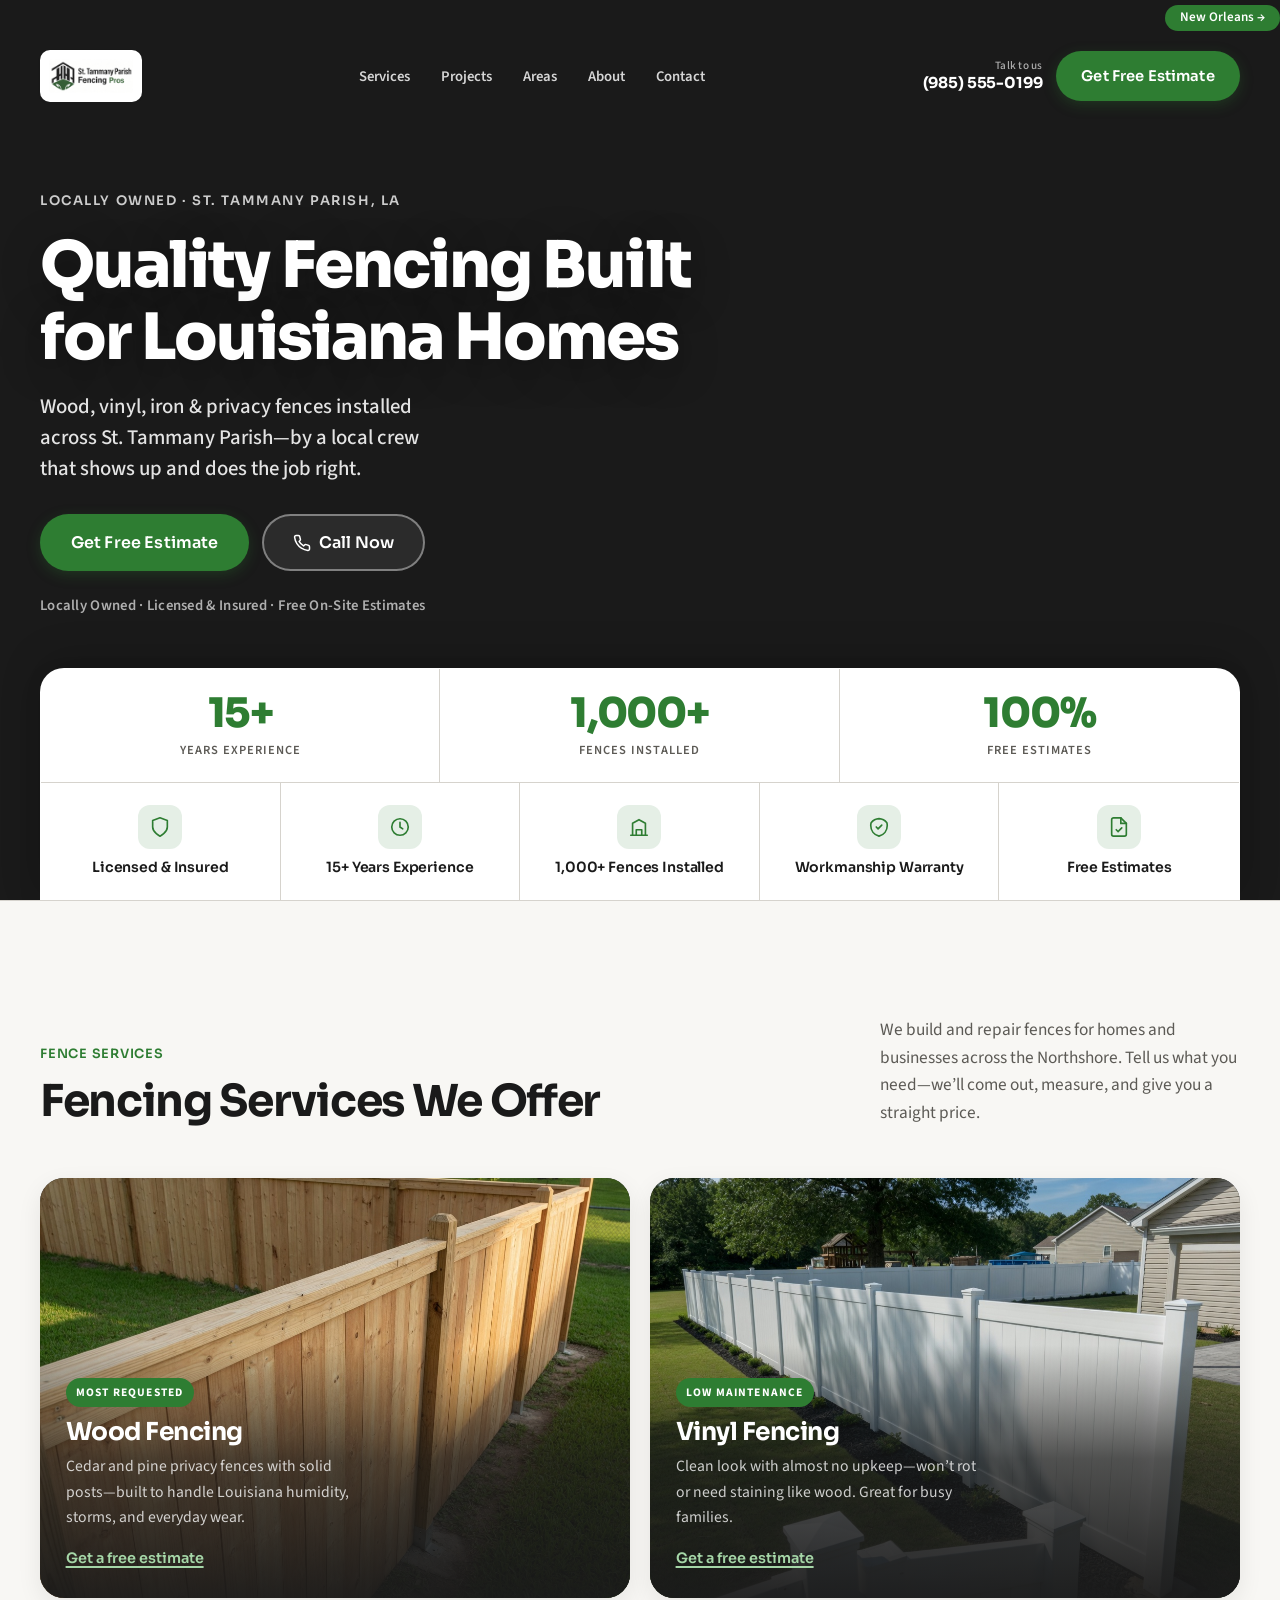
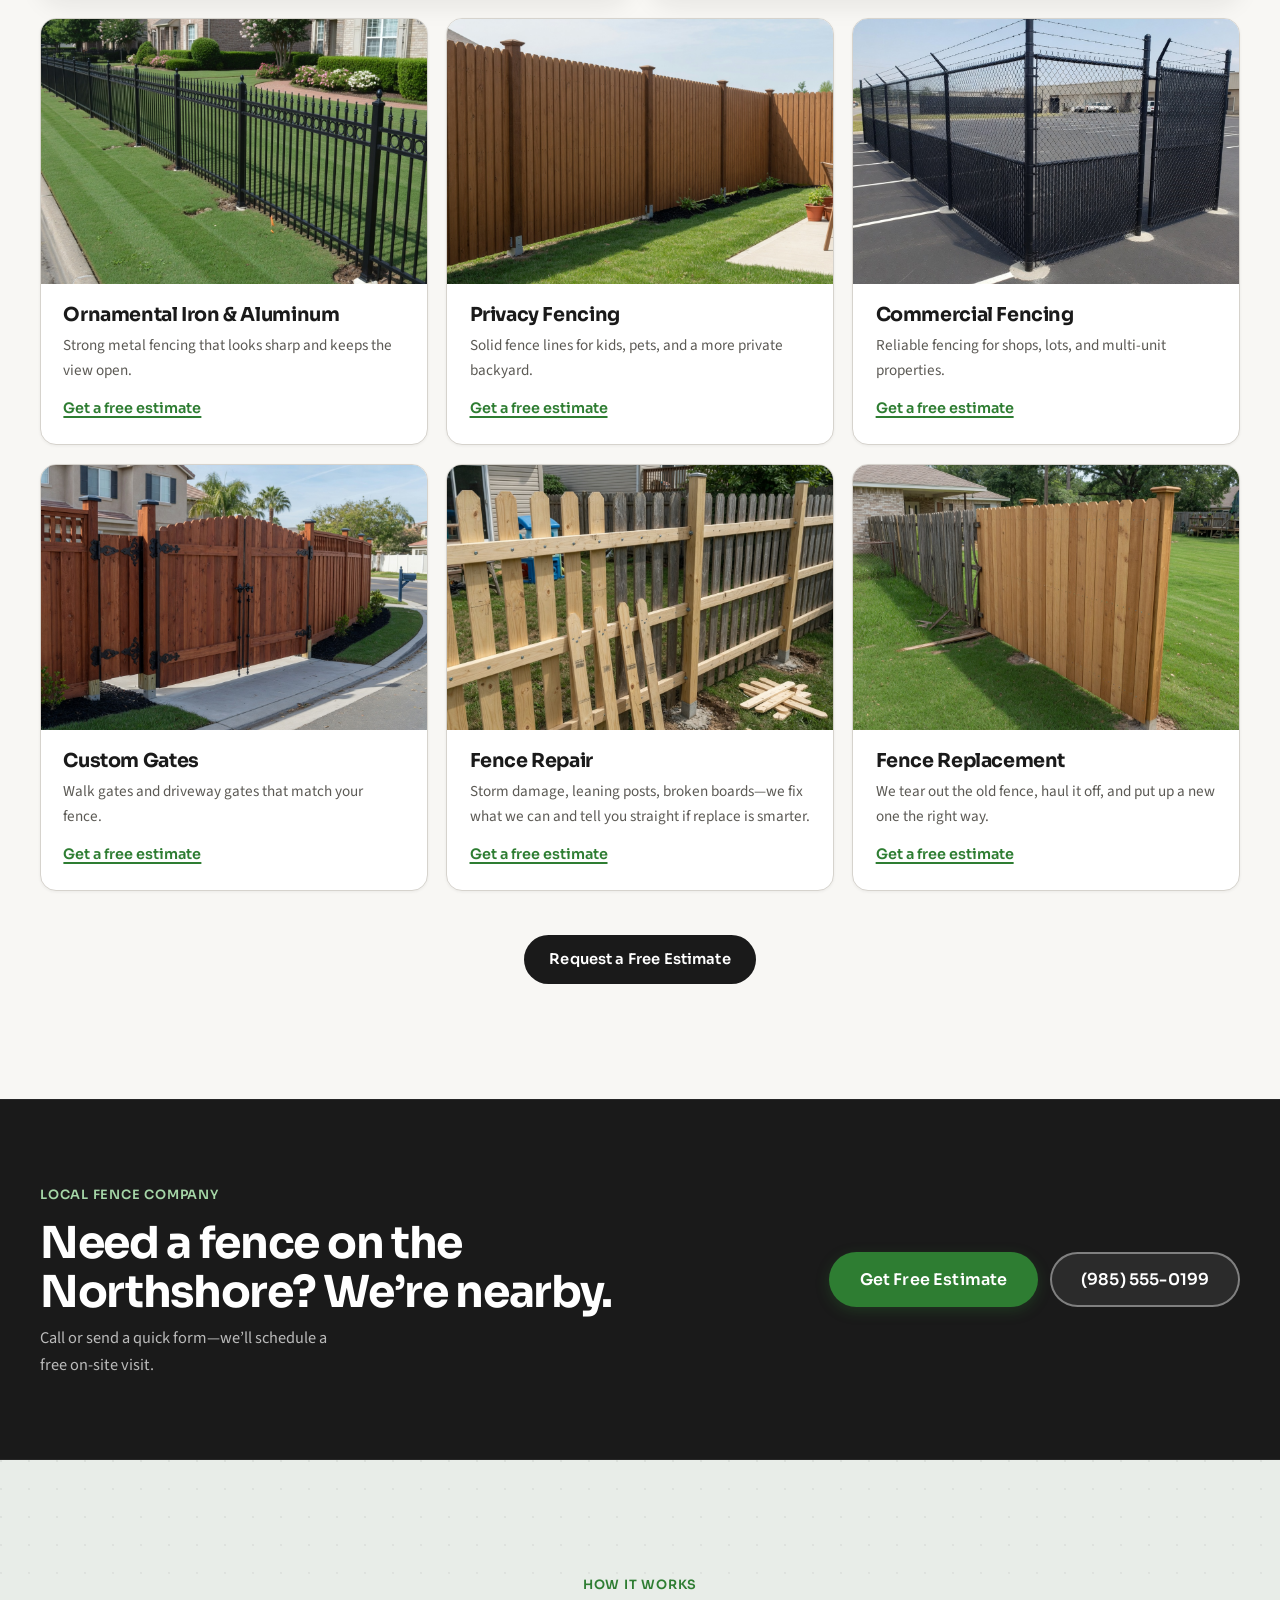
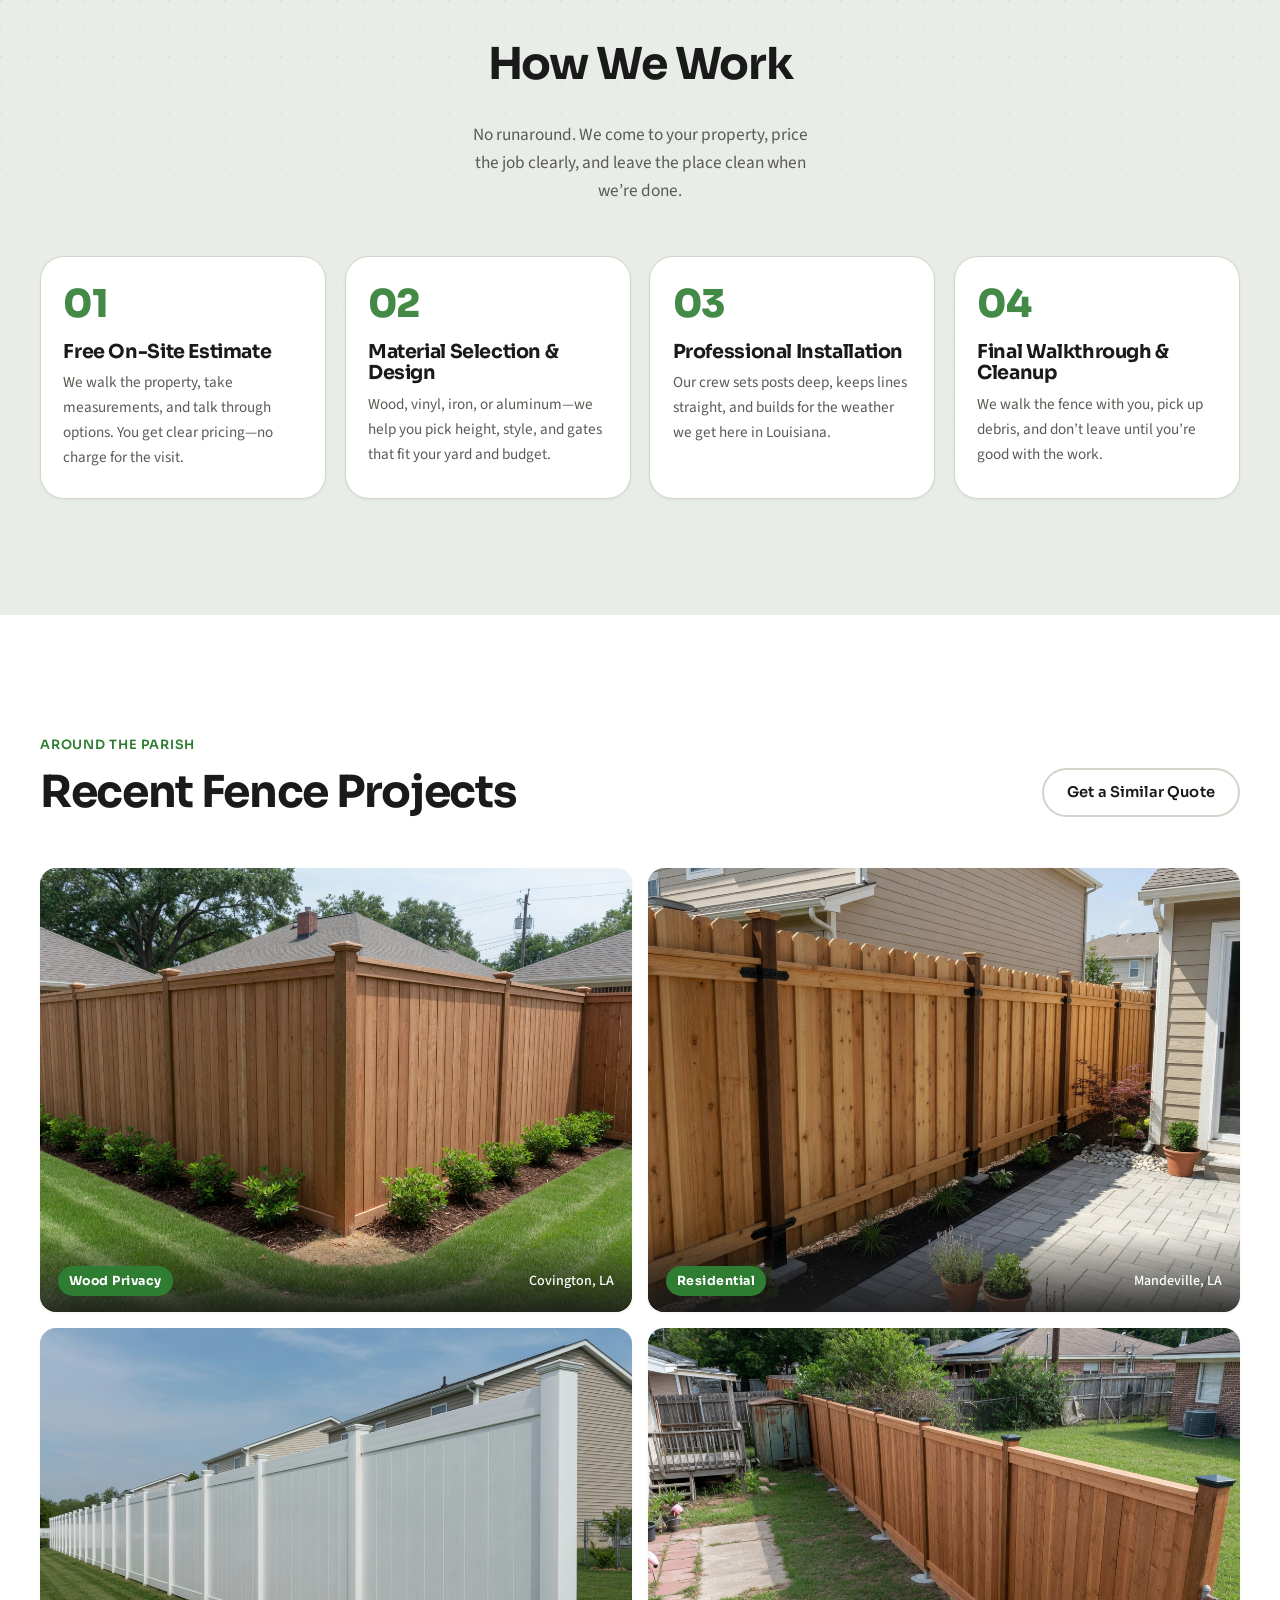
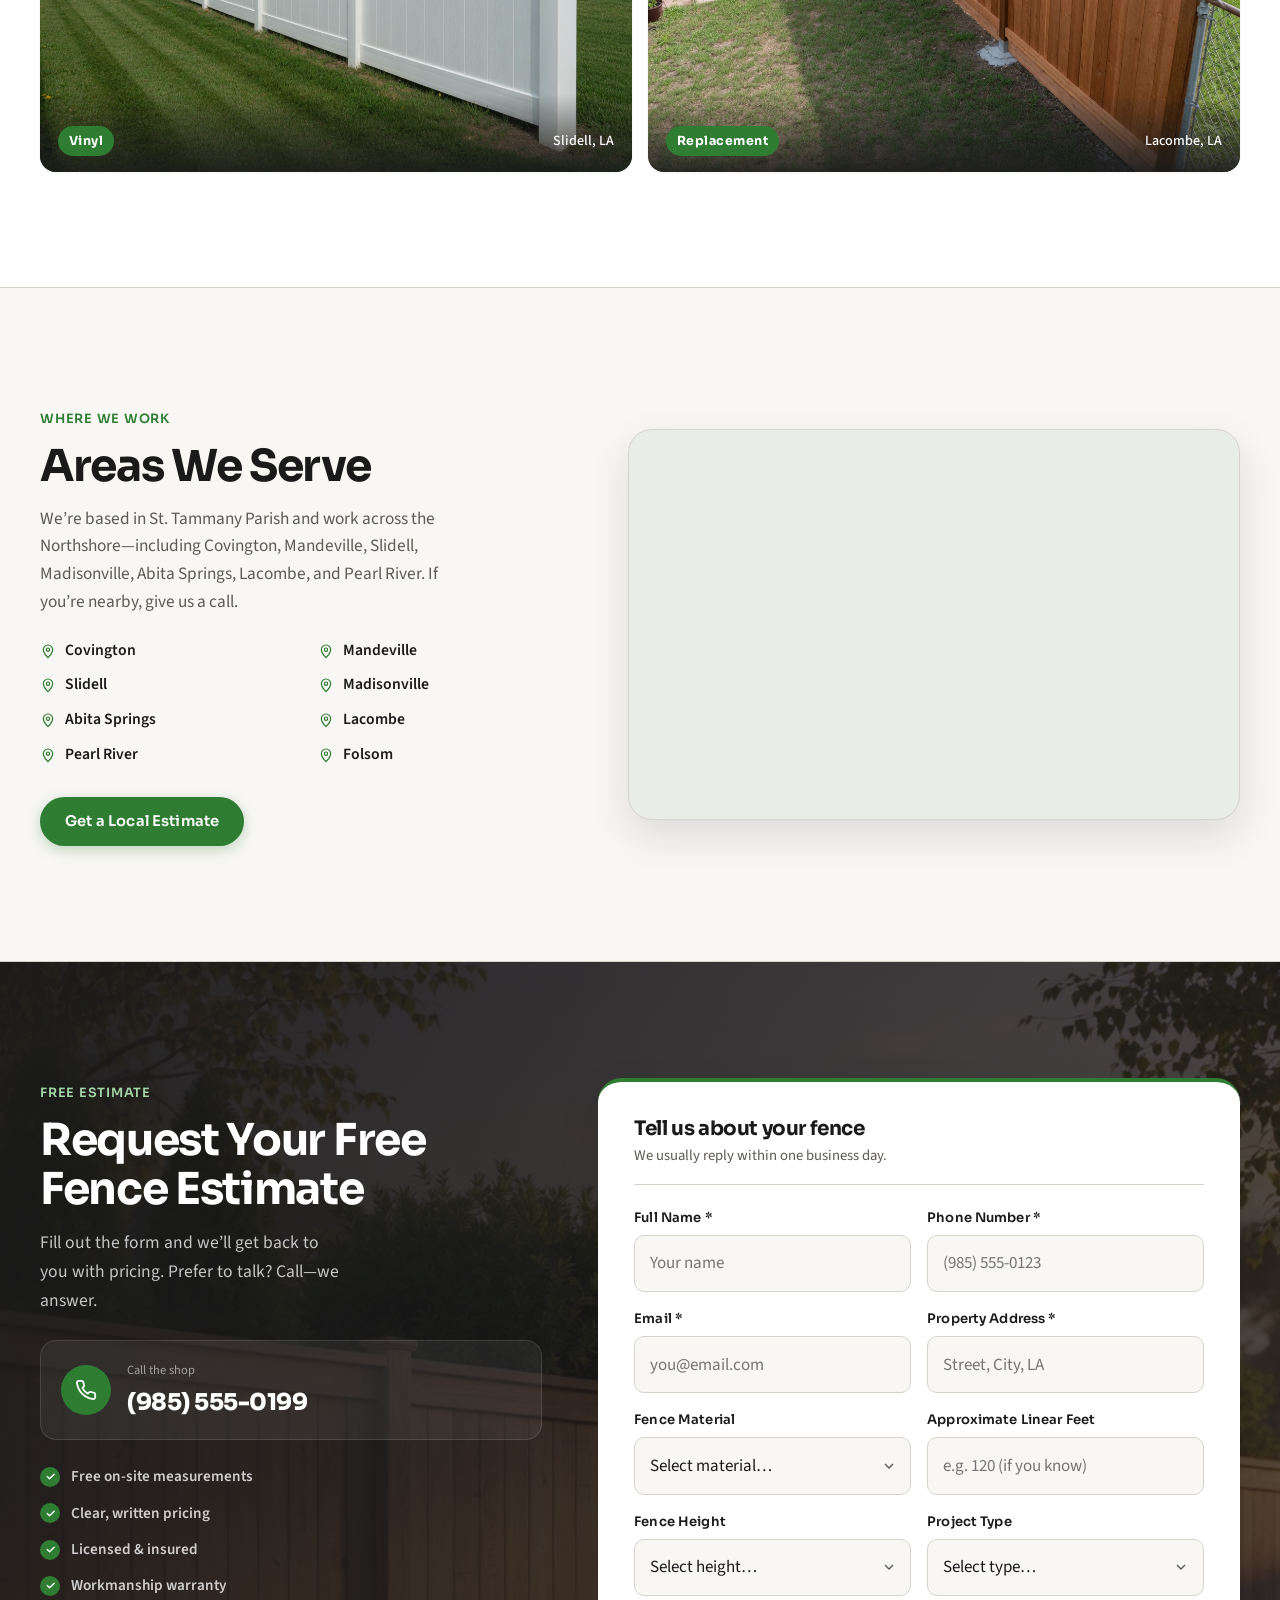
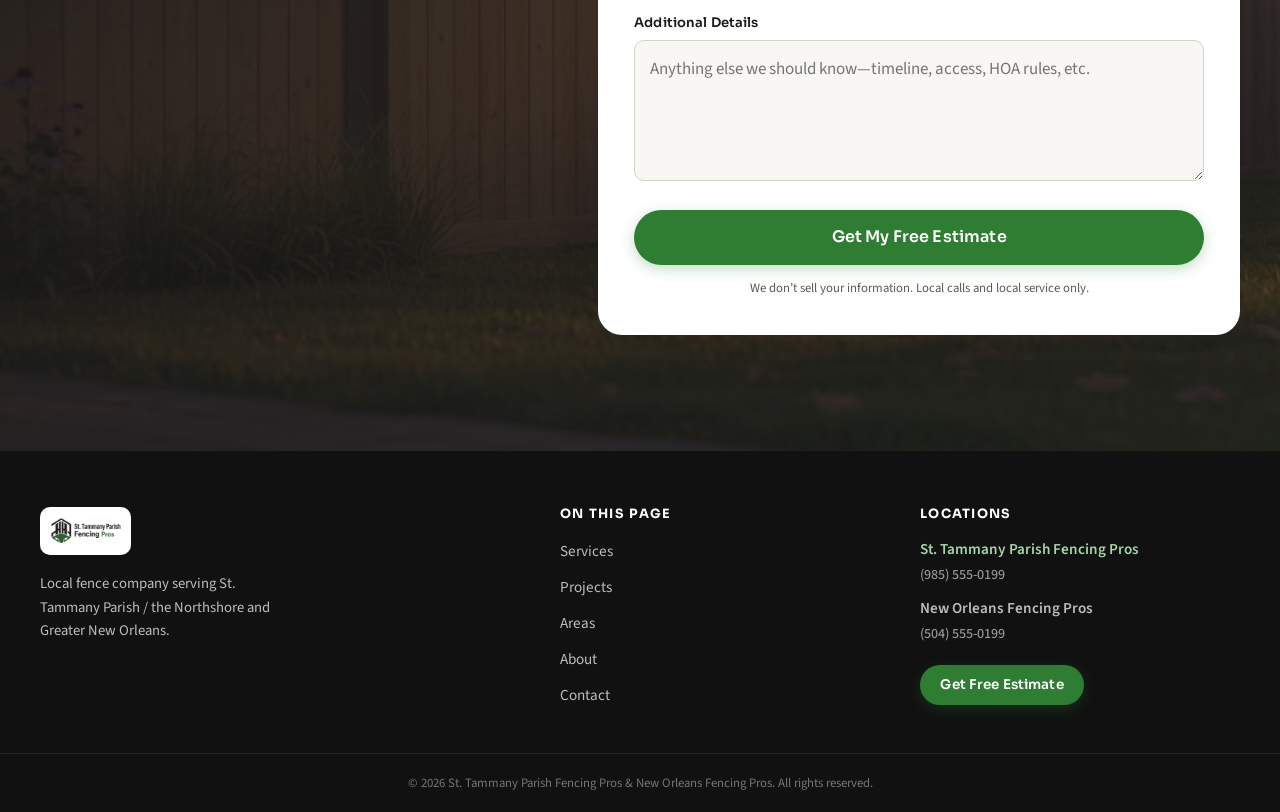
==== commit e21a0e4c: "Show only the other brand link on the right in the top bar. Each page displays a single switch contr" ====
--- a/index.html
+++ b/index.html
@@ -15,9 +15,8 @@
   <a class="skip-link" href="#main">Skip to content</a>
 
   <header class="site-header" id="header">
-    <div class="loc-bar" aria-label="Service locations">
+    <div class="loc-bar" aria-label="Company sites">
       <div class="wrap loc-bar-inner">
-        <span class="loc-bar-label">Now viewing: St. Tammany Parish</span>
         <nav class="loc-switch" aria-label="Switch company site">
           <a href="https://new-orleans-fencing-pros.vercel.app/" class="loc-link">New Orleans →</a>
         </nav>
--- a/css/styles.css
+++ b/css/styles.css
@@ -87,22 +87,12 @@
 .loc-bar-inner {
   display: flex;
   align-items: center;
-  justify-content: space-between;
+  justify-content: flex-end;
   gap: 0.85rem;
   height: 100%;
   flex-wrap: nowrap;
   padding: 0;
-}
-
-.loc-bar-label {
-  color: rgba(255, 255, 255, 0.5);
-  font-weight: 600;
-  letter-spacing: 0.04em;
-  text-transform: uppercase;
-  font-size: 0.72rem;
-  white-space: nowrap;
-  overflow: hidden;
-  text-overflow: ellipsis;
+  width: 100%;
 }
 
 .loc-switch {
@@ -115,12 +105,12 @@
   flex-shrink: 0;
 }
 
-/* Only the other company is shown as a switch control */
+/* Only the other brand — single switch control, right-aligned */
 .loc-link {
   color: var(--white);
   font-weight: 600;
   font-size: 0.82rem;
-  padding: 0.35rem 0.9rem;
+  padding: 0.35rem 0.95rem;
   border: 0;
   border-radius: 999px;
   background: var(--accent);
@@ -128,13 +118,12 @@
   outline: none;
   line-height: 1.2;
   white-space: nowrap;
-  transition: background var(--t), color var(--t), opacity var(--t);
+  transition: background var(--t), color var(--t);
 }
 
 .loc-link:hover {
   color: var(--white);
   background: var(--accent-hover);
-  opacity: 0.95;
 }
 
 .nav-loc-m { display: none; }
@@ -1457,14 +1446,9 @@
   }
 
   /* Location switcher — compact for phones */
-  .loc-bar-label {
-    font-size: 0.65rem;
-    max-width: 45%;
-  }
-
   .loc-link {
     font-size: 0.75rem;
-    padding: 0.35rem 0.7rem;
+    padding: 0.35rem 0.75rem;
     min-height: 34px;
     display: inline-flex;
     align-items: center;
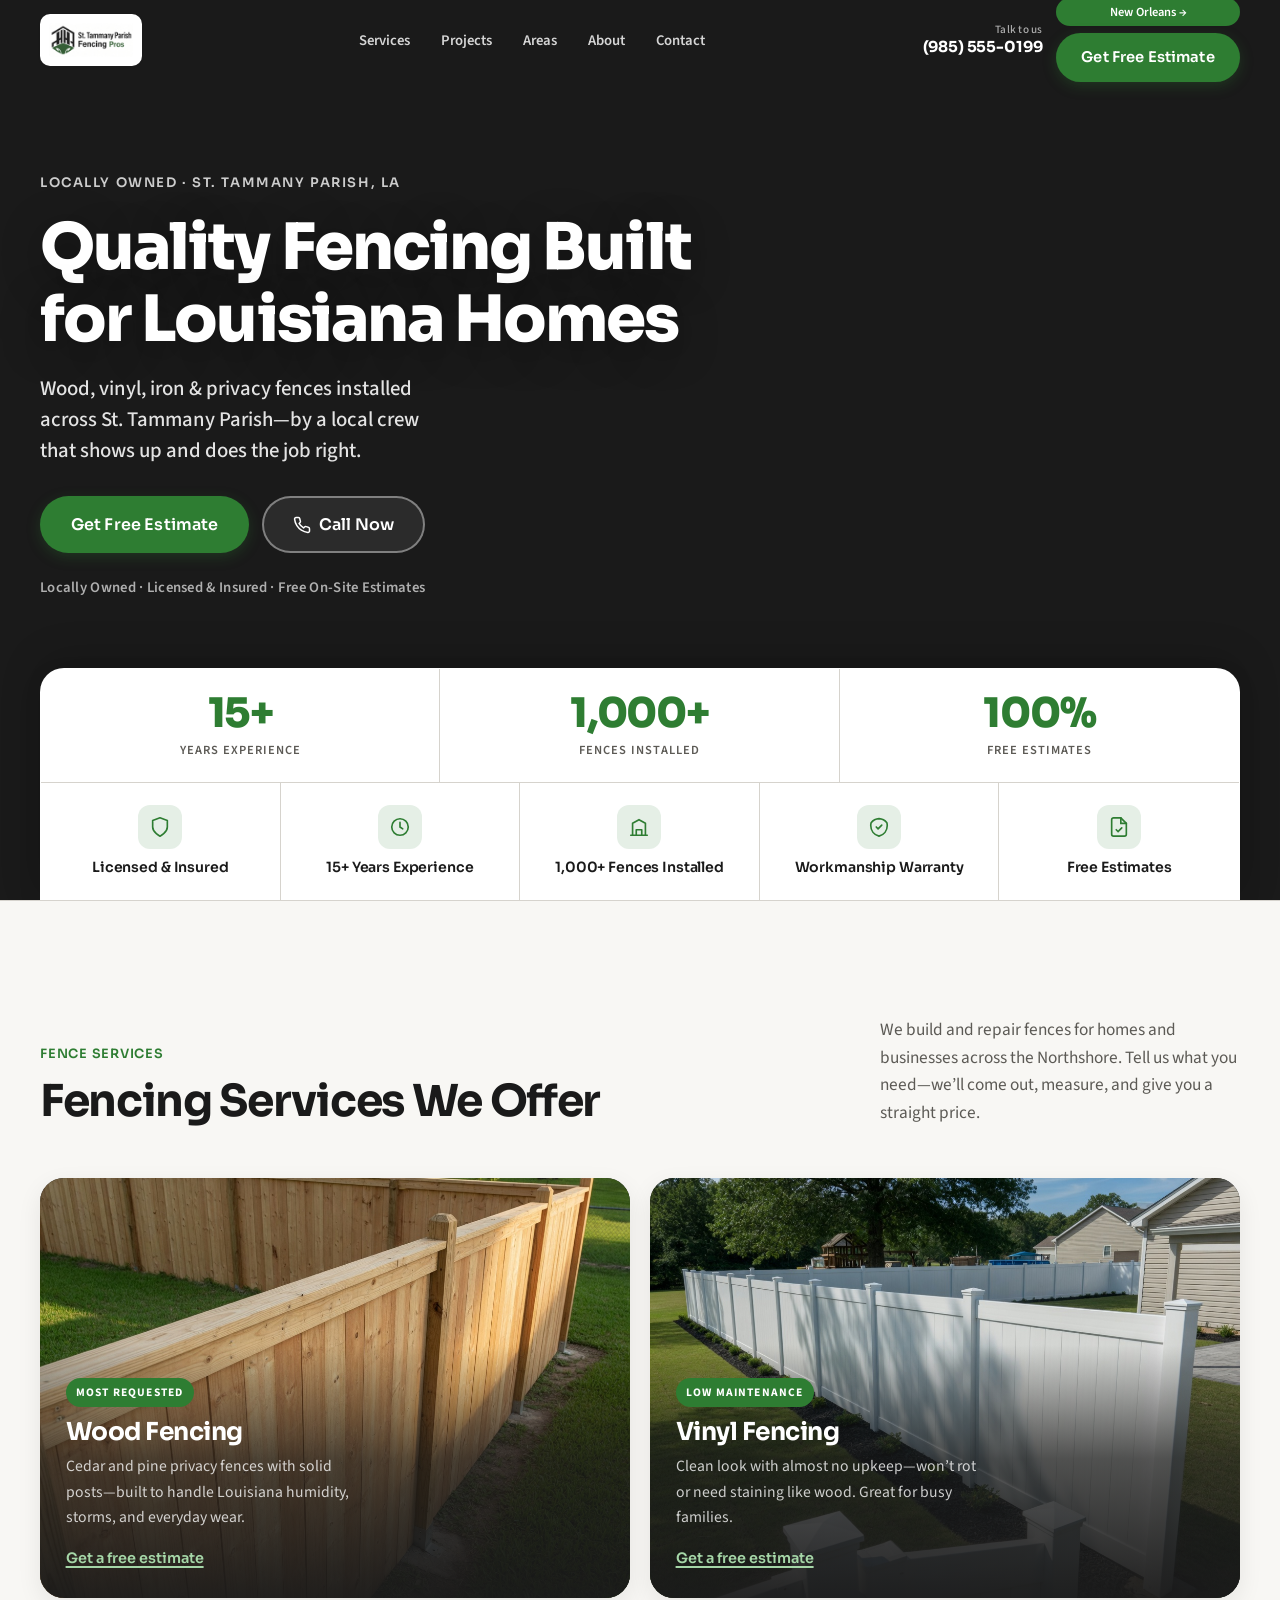
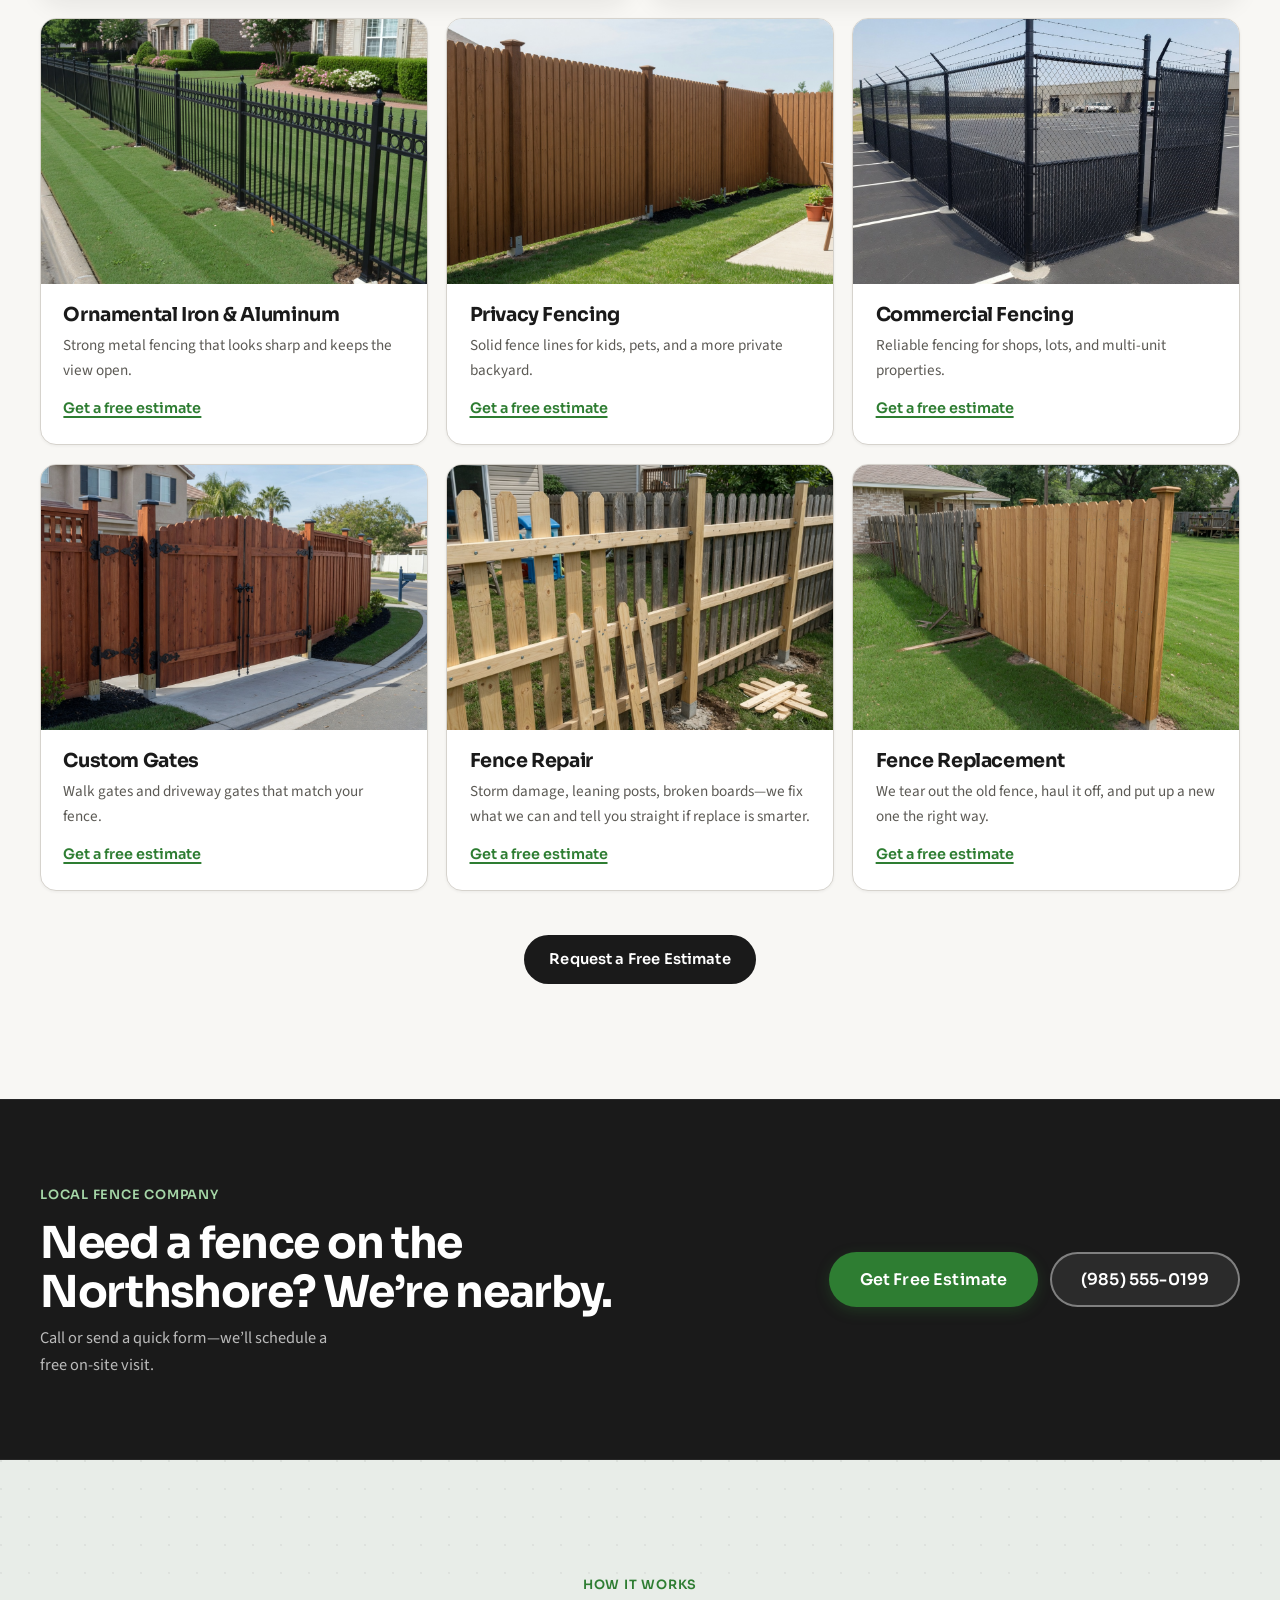
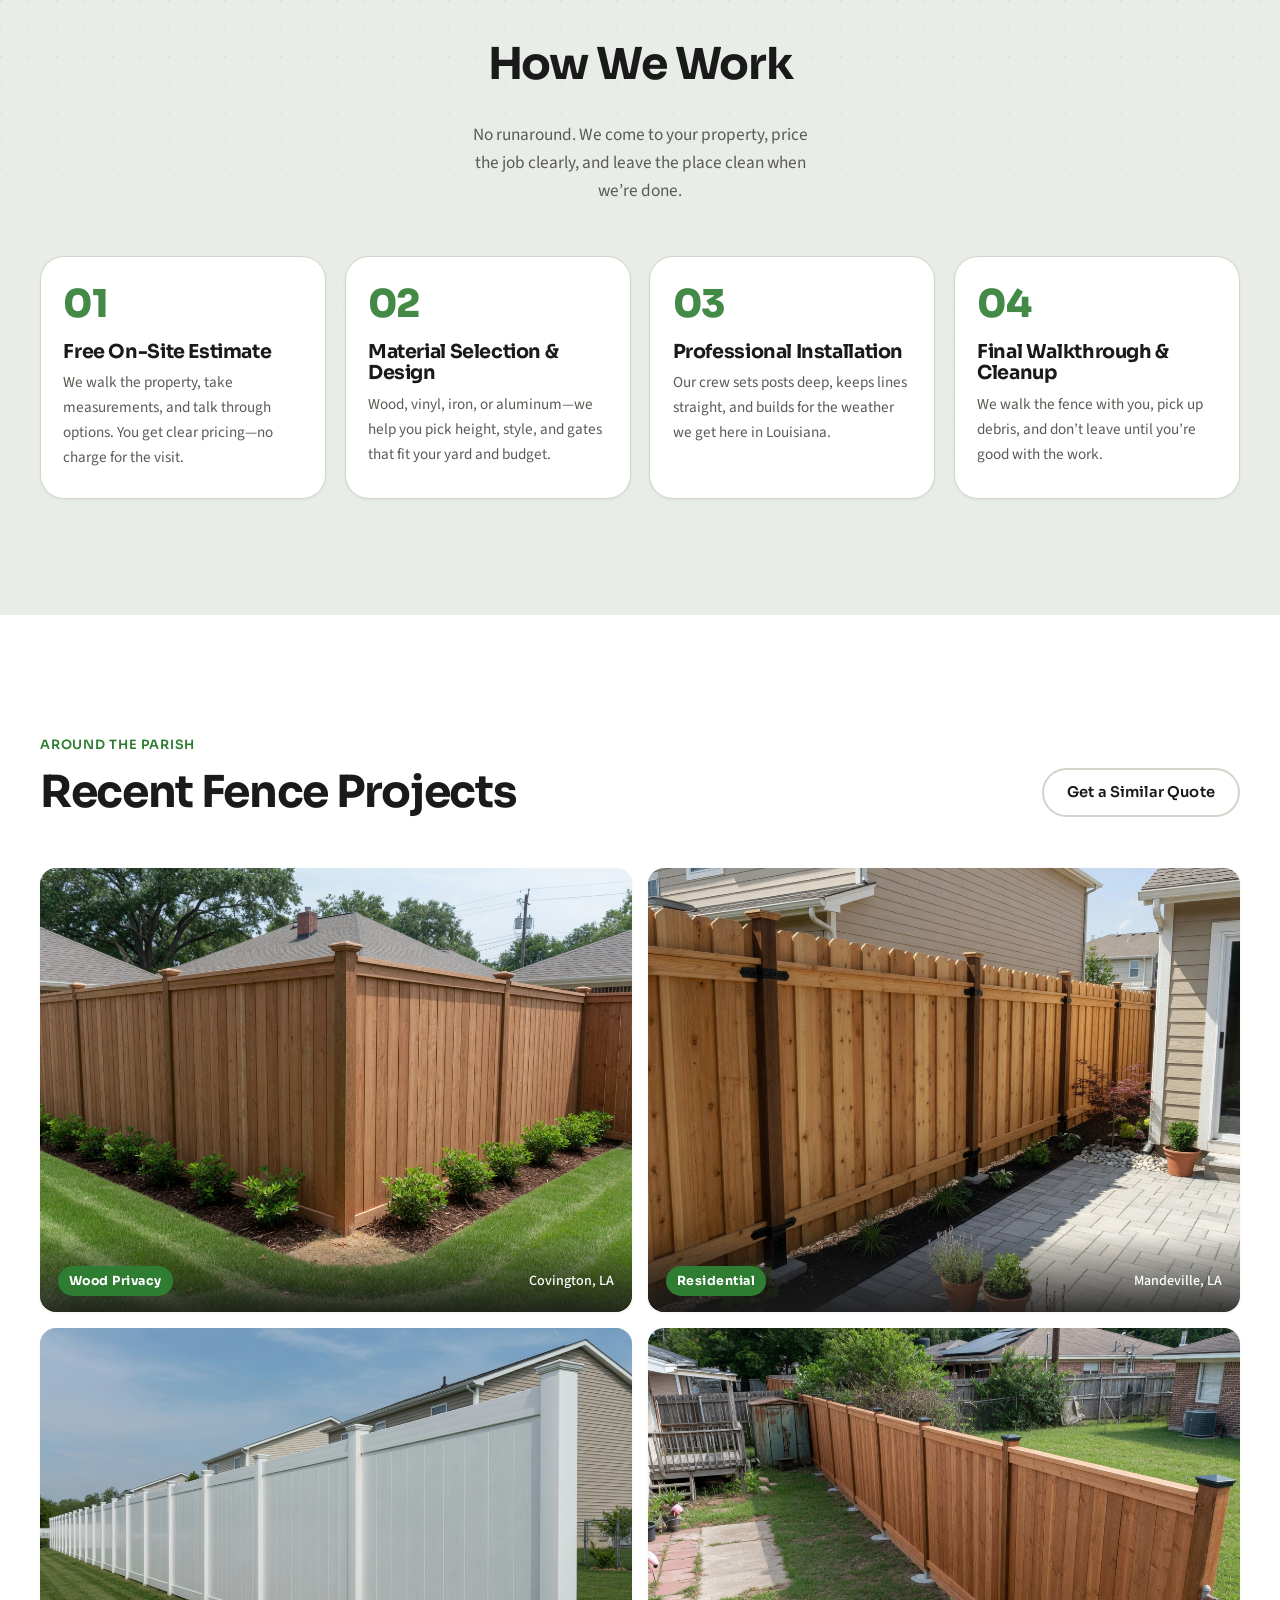
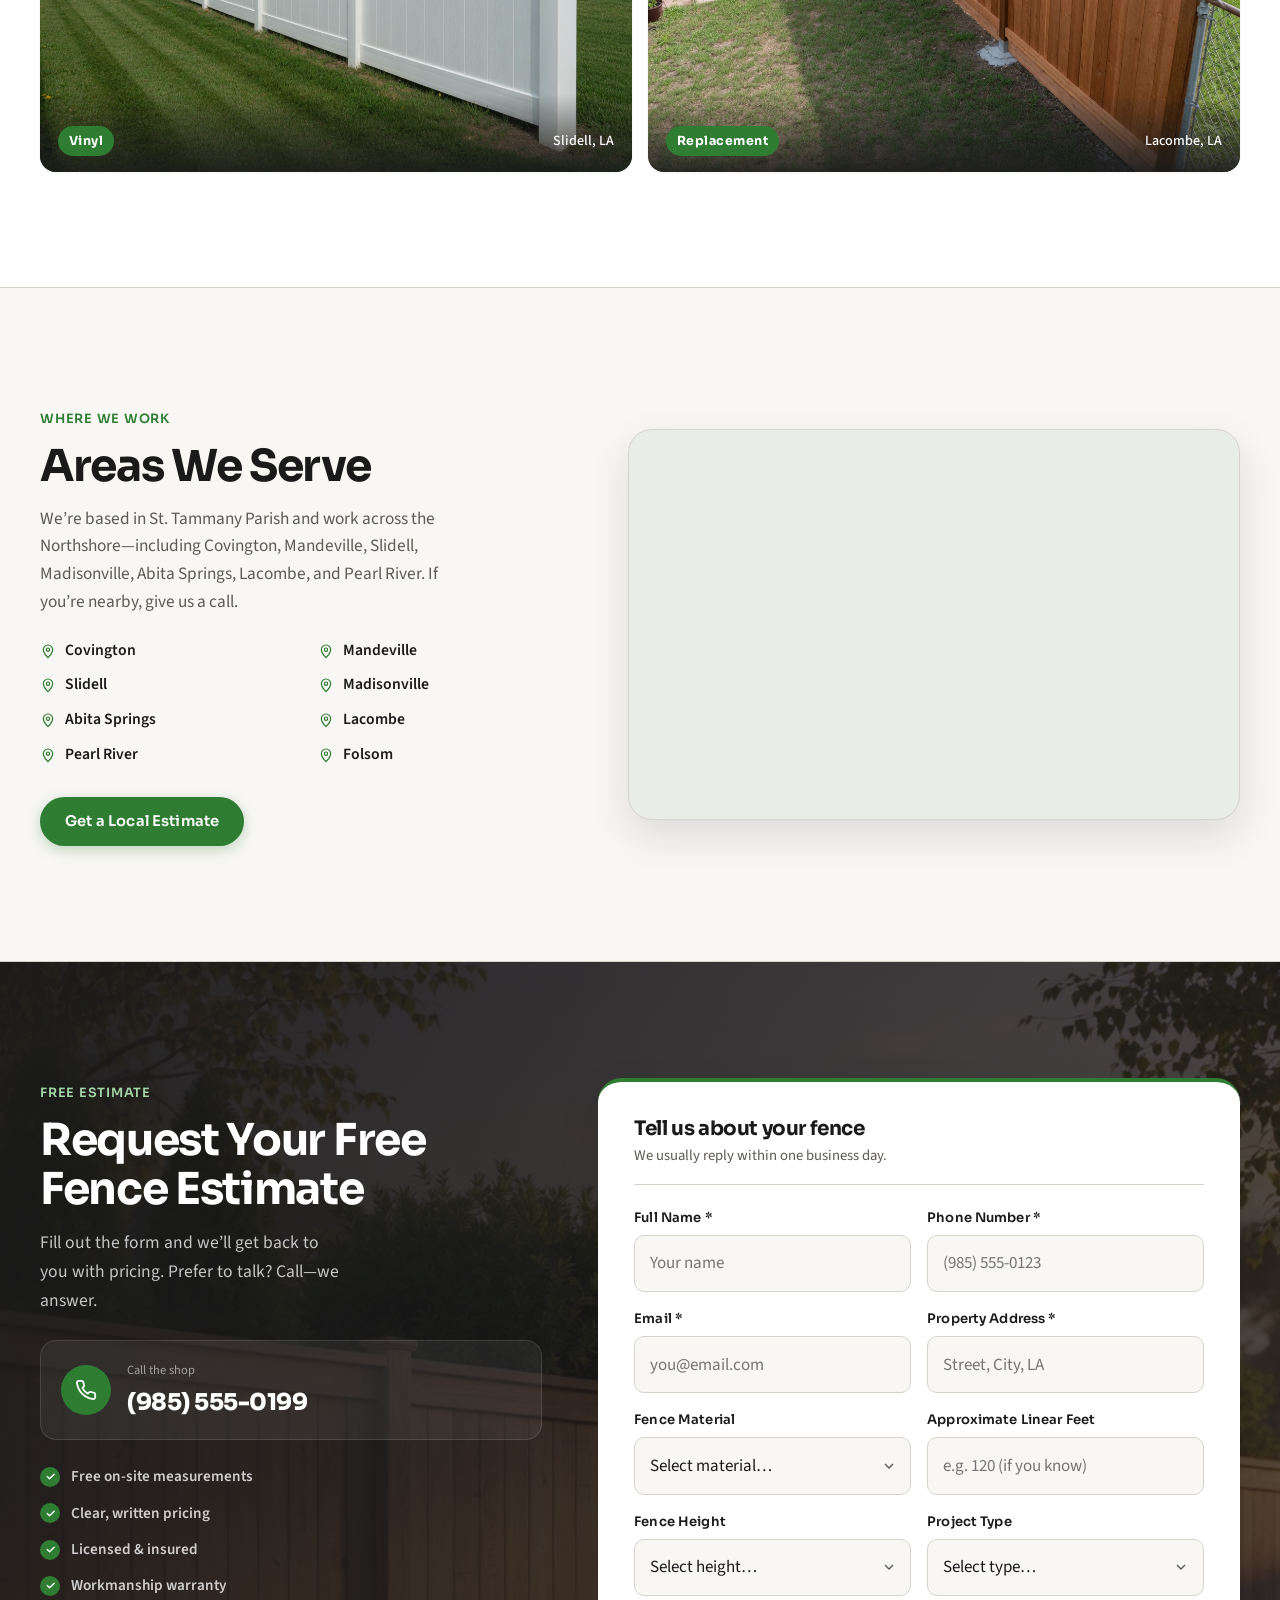
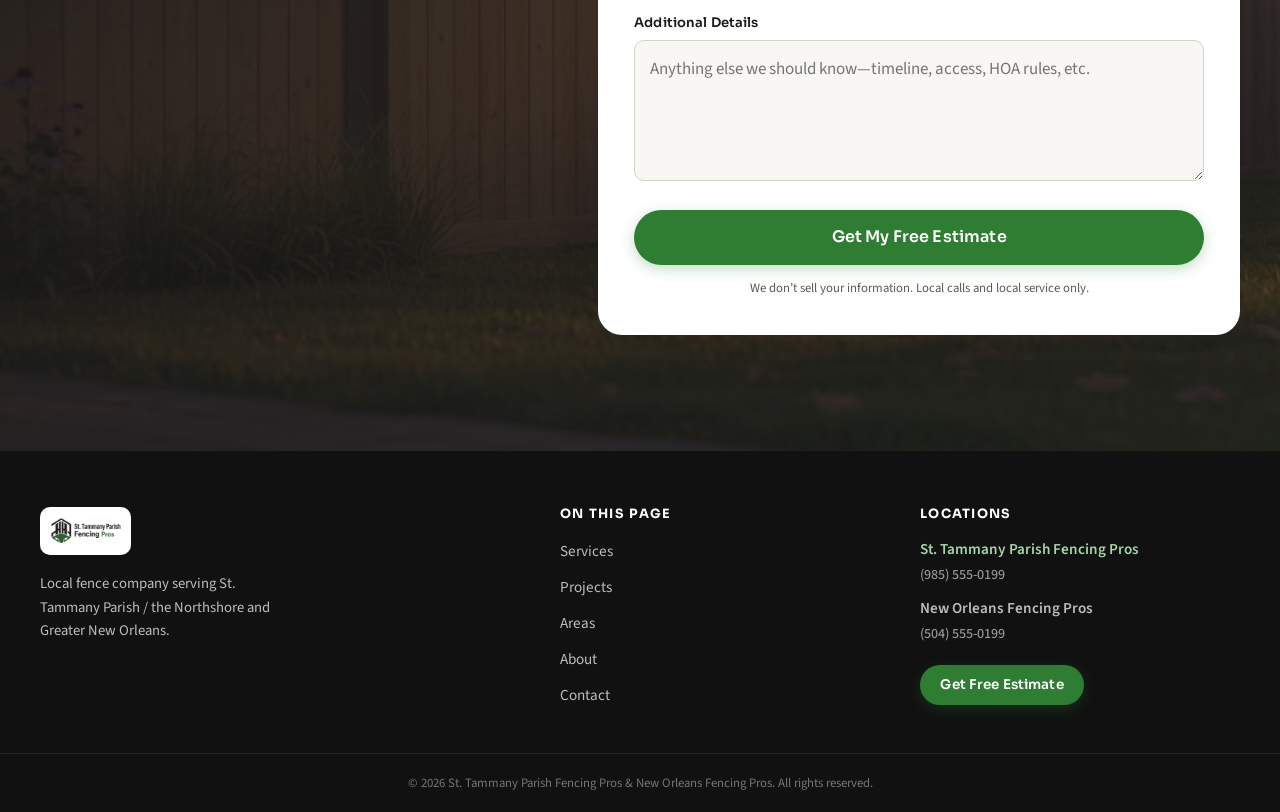
==== commit 716b7fab: "Move brand switch above the Get Free Estimate header button. Remove the separate top brand bar and s" ====
--- a/index.html
+++ b/index.html
@@ -15,13 +15,6 @@
   <a class="skip-link" href="#main">Skip to content</a>
 
   <header class="site-header" id="header">
-    <div class="loc-bar" aria-label="Company sites">
-      <div class="wrap loc-bar-inner">
-        <nav class="loc-switch" aria-label="Switch company site">
-          <a href="https://new-orleans-fencing-pros.vercel.app/" class="loc-link">New Orleans →</a>
-        </nav>
-      </div>
-    </div>
     <div class="header-main">
       <div class="wrap header-wrap">
         <a href="https://st-tammany-parish-fencing-pros.vercel.app/" class="brand" aria-label="St. Tammany Parish Fencing Pros home">
@@ -45,7 +38,10 @@
             <small>Talk to us</small>
             <strong>(985) 555-0199</strong>
           </a>
-          <a href="#estimate" class="btn btn-primary header-cta">Get Free Estimate</a>
+          <div class="header-cta-stack">
+            <a href="https://new-orleans-fencing-pros.vercel.app/" class="loc-link header-brand-switch">New Orleans →</a>
+            <a href="#estimate" class="btn btn-primary header-cta">Get Free Estimate</a>
+          </div>
           <button class="burger" id="navToggle" type="button" aria-label="Open menu" aria-expanded="false" aria-controls="nav">
             <span></span><span></span><span></span>
           </button>
--- a/css/styles.css
+++ b/css/styles.css
@@ -17,7 +17,7 @@
   --ink: var(--primary-dark);
   --muted: var(--secondary-text);
   --wrap: 1200px;
-  --loc-bar-h: 36px;
+  --loc-bar-h: 0px;
   --header-h: 80px;
   --r: 16px;
   --r-sm: 10px;
@@ -38,7 +38,7 @@
 
 html {
   scroll-behavior: smooth;
-  scroll-padding-top: calc(var(--loc-bar-h) + var(--header-h) + 16px);
+  scroll-padding-top: calc(var(--header-h) + 16px);
 }
 
 body {
@@ -74,43 +74,24 @@
 }
 .skip-link:focus { top: 1rem; }
 
-/* Location switcher lives inside site-header */
-.loc-bar {
-  position: relative;
-  height: var(--loc-bar-h);
-  background: transparent;
-  border: 0;
-  box-shadow: none;
-  font-size: 0.82rem;
-}
-
-.loc-bar-inner {
-  display: flex;
-  align-items: center;
-  justify-content: flex-end;
-  gap: 0.85rem;
-  height: 100%;
-  flex-wrap: nowrap;
-  padding: 0;
-  width: 100%;
-}
-
-.loc-switch {
+/* Brand switch sits above Get Free Estimate in header-right */
+.header-cta-stack {
+  display: none;
+  flex-direction: column;
+  align-items: stretch;
+  gap: 0.4rem;
+  min-width: 11.5rem;
+}
+
+.loc-link,
+.header-brand-switch {
   display: inline-flex;
   align-items: center;
-  margin-left: auto;
-  border: 0;
-  box-shadow: none;
-  outline: none;
-  flex-shrink: 0;
-}
-
-/* Only the other brand — single switch control, right-aligned */
-.loc-link {
+  justify-content: center;
   color: var(--white);
   font-weight: 600;
-  font-size: 0.82rem;
-  padding: 0.35rem 0.95rem;
+  font-size: 0.78rem;
+  padding: 0.4rem 0.85rem;
   border: 0;
   border-radius: 999px;
   background: var(--accent);
@@ -118,15 +99,23 @@
   outline: none;
   line-height: 1.2;
   white-space: nowrap;
+  text-align: center;
   transition: background var(--t), color var(--t);
 }
 
-.loc-link:hover {
+.loc-link:hover,
+.header-brand-switch:hover {
   color: var(--white);
   background: var(--accent-hover);
 }
 
 .nav-loc-m { display: none; }
+
+@media (min-width: 769px) {
+  .header-cta-stack {
+    display: flex;
+  }
+}
 
 .footer-locations {
   display: grid;
@@ -309,7 +298,7 @@
   left: 0;
   right: 0;
   z-index: 1000;
-  height: calc(var(--loc-bar-h) + var(--header-h));
+  height: var(--header-h);
   background: transparent;
   transition: background var(--t), box-shadow var(--t), backdrop-filter var(--t);
   border: 0;
@@ -496,7 +485,7 @@
   display: flex;
   flex-direction: column;
   justify-content: flex-end;
-  padding: calc(var(--loc-bar-h) + var(--header-h) + 1.5rem) 0 0;
+  padding: calc(var(--header-h) + 1.5rem) 0 0;
   color: var(--white);
   background: var(--primary-dark);
   overflow: hidden;
@@ -1428,11 +1417,11 @@
 @media (max-width: 768px) {
   :root {
     --header-h: 64px;
-    --loc-bar-h: 40px;
+    --loc-bar-h: 0px;
   }
 
   html {
-    scroll-padding-top: calc(var(--loc-bar-h) + var(--header-h) + 12px);
+    scroll-padding-top: calc(var(--header-h) + 12px);
   }
 
   body {
@@ -1445,16 +1434,7 @@
     width: min(100% - 1.5rem, var(--wrap));
   }
 
-  /* Location switcher — compact for phones */
-  .loc-link {
-    font-size: 0.75rem;
-    padding: 0.35rem 0.75rem;
-    min-height: 34px;
-    display: inline-flex;
-    align-items: center;
-  }
-
-  .brand {
+    .brand {
     max-width: min(200px, 58vw);
     padding: 0.25rem 0.4rem;
   }
@@ -1467,13 +1447,13 @@
 
   .brand-mark { width: 30px; height: 30px; font-size: 0.68rem; }
   .brand-name { font-size: 0.68rem; }
-  .header-cta { display: none; }
+  .header-cta-stack { display: none !important; }
 
   .nav-loc-m { display: list-item; }
 
   .nav {
     position: fixed;
-    inset: calc(var(--loc-bar-h) + var(--header-h)) 0 auto 0;
+    inset: var(--header-h) 0 auto 0;
     background: rgba(26, 26, 26, 0.98);
     border-bottom: 1px solid rgba(255, 255, 255, 0.08);
     padding: 0.5rem 1rem 1.25rem;
@@ -1482,7 +1462,7 @@
     visibility: hidden;
     transition: transform var(--t), opacity var(--t), visibility var(--t);
     box-shadow: 0 20px 40px rgba(0, 0, 0, 0.45);
-    max-height: min(70vh, calc(100dvh - var(--loc-bar-h) - var(--header-h)));
+    max-height: min(70vh, calc(100dvh - var(--header-h)));
     overflow-y: auto;
     -webkit-overflow-scrolling: touch;
   }
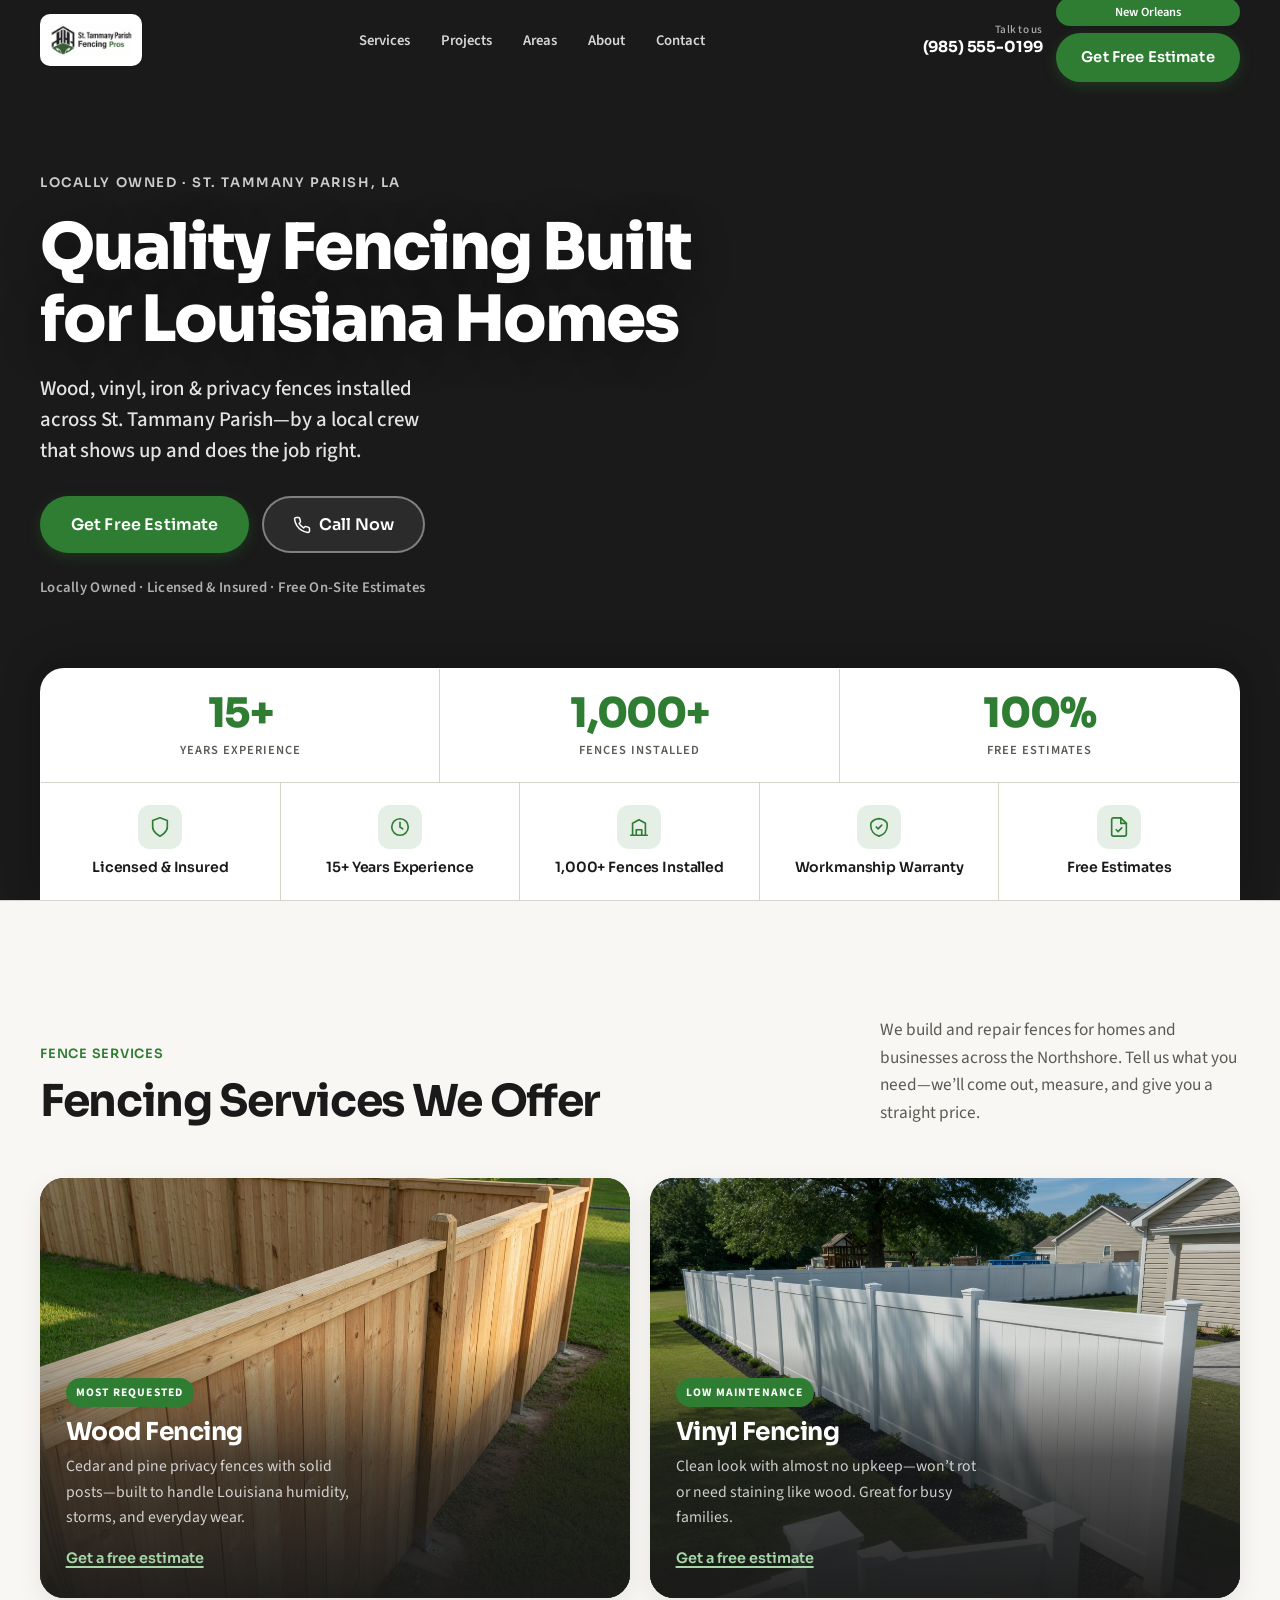
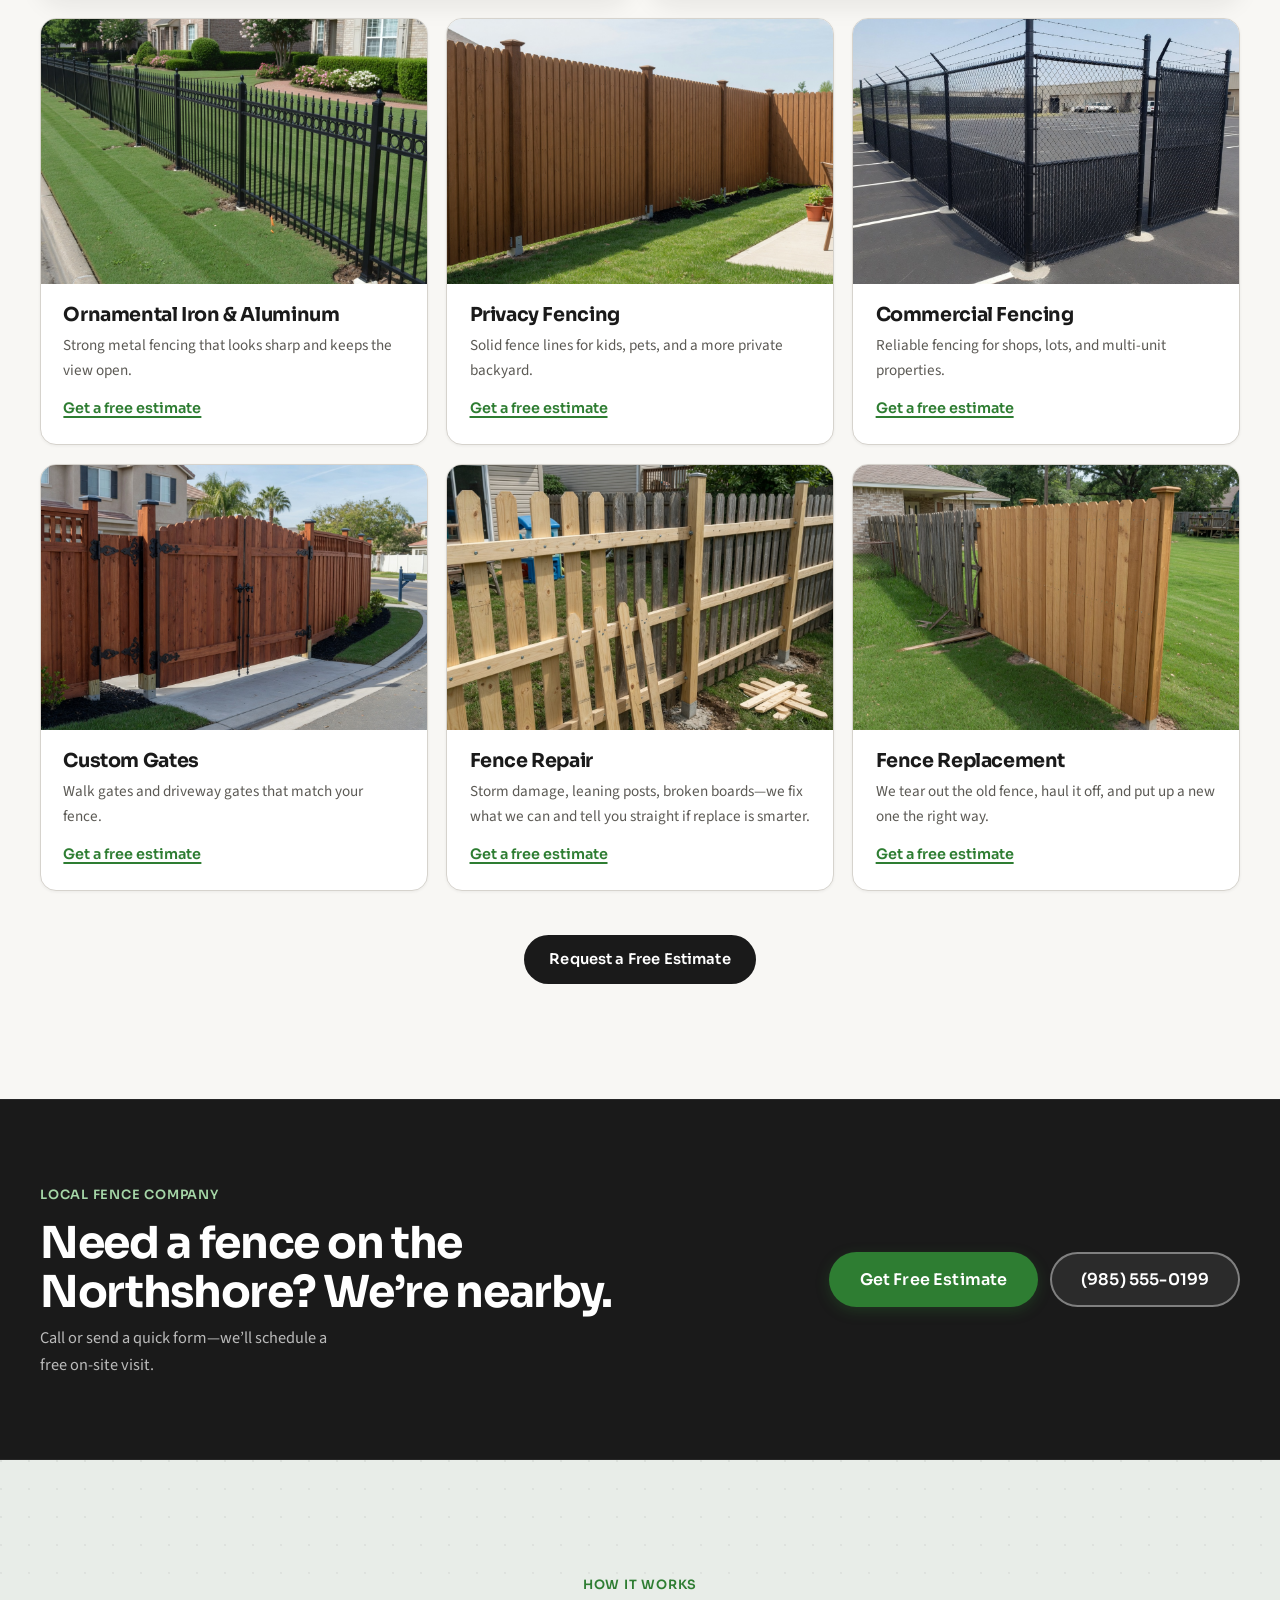
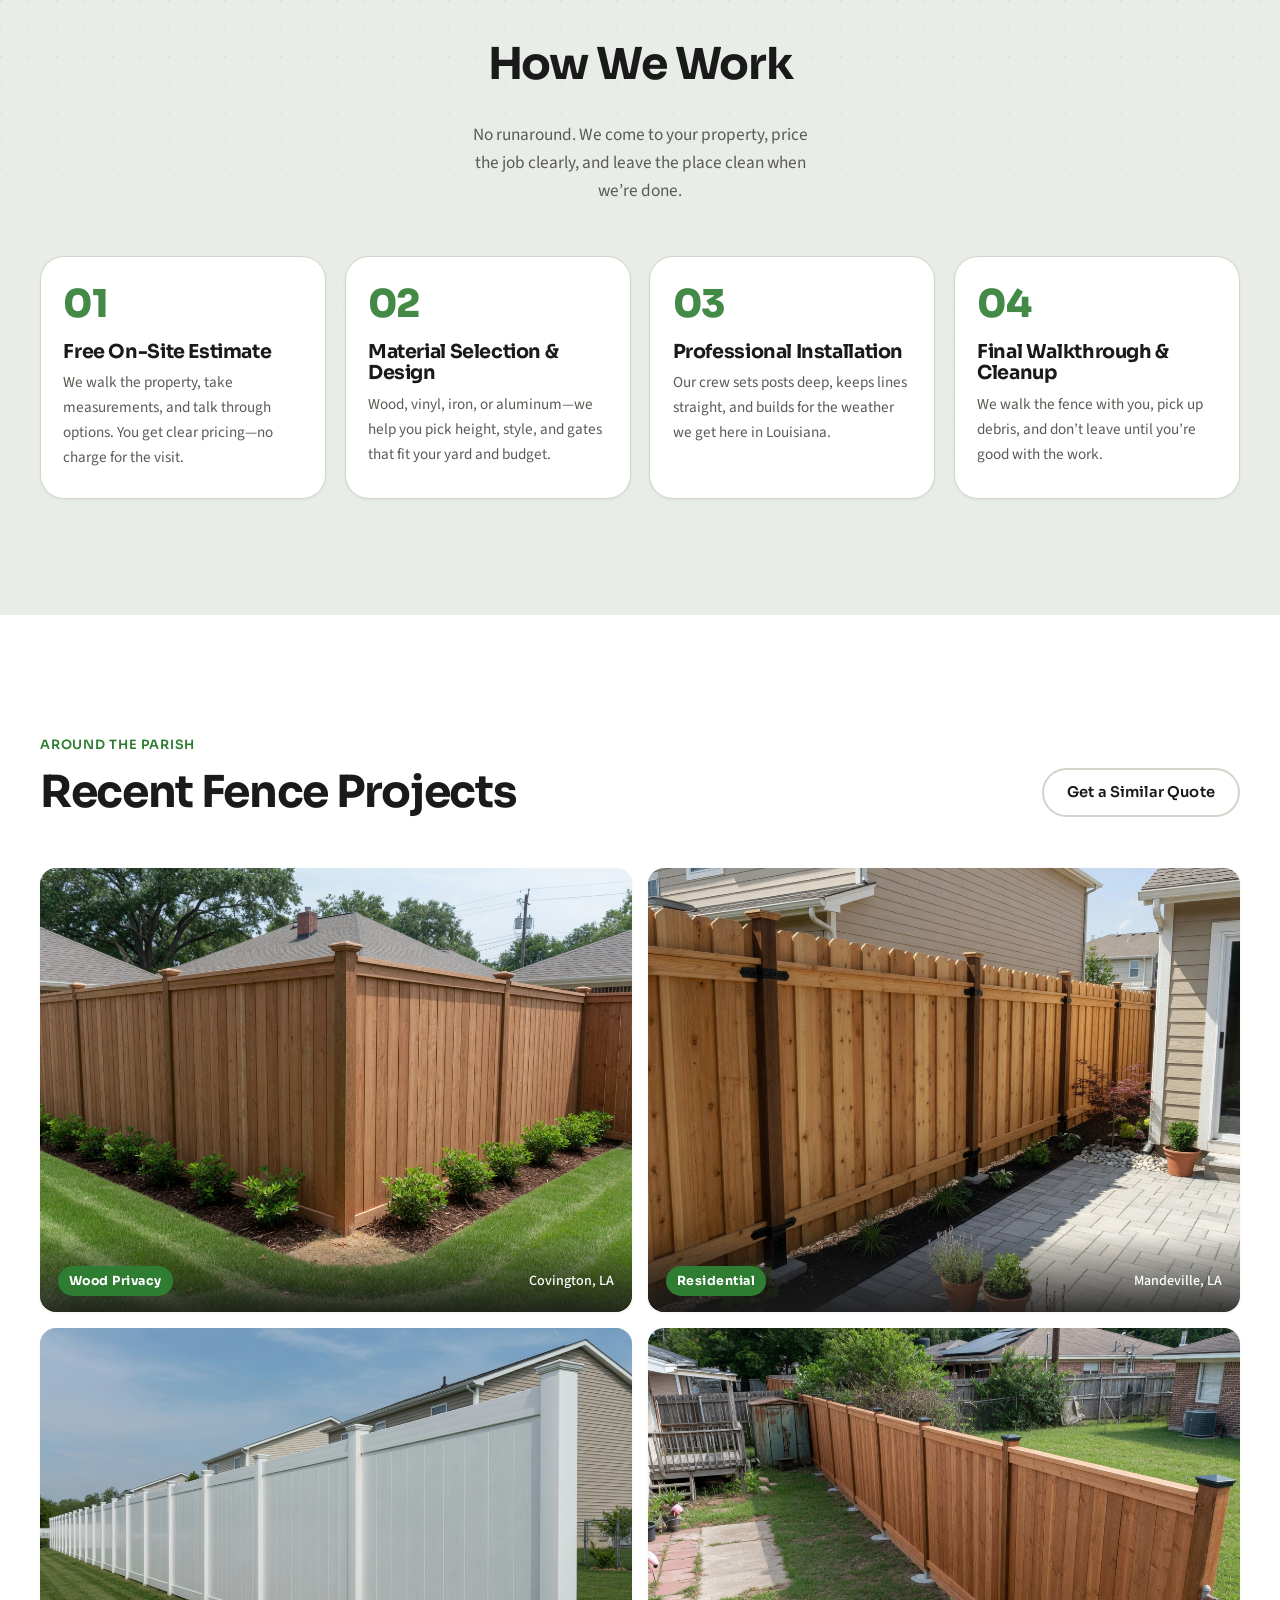
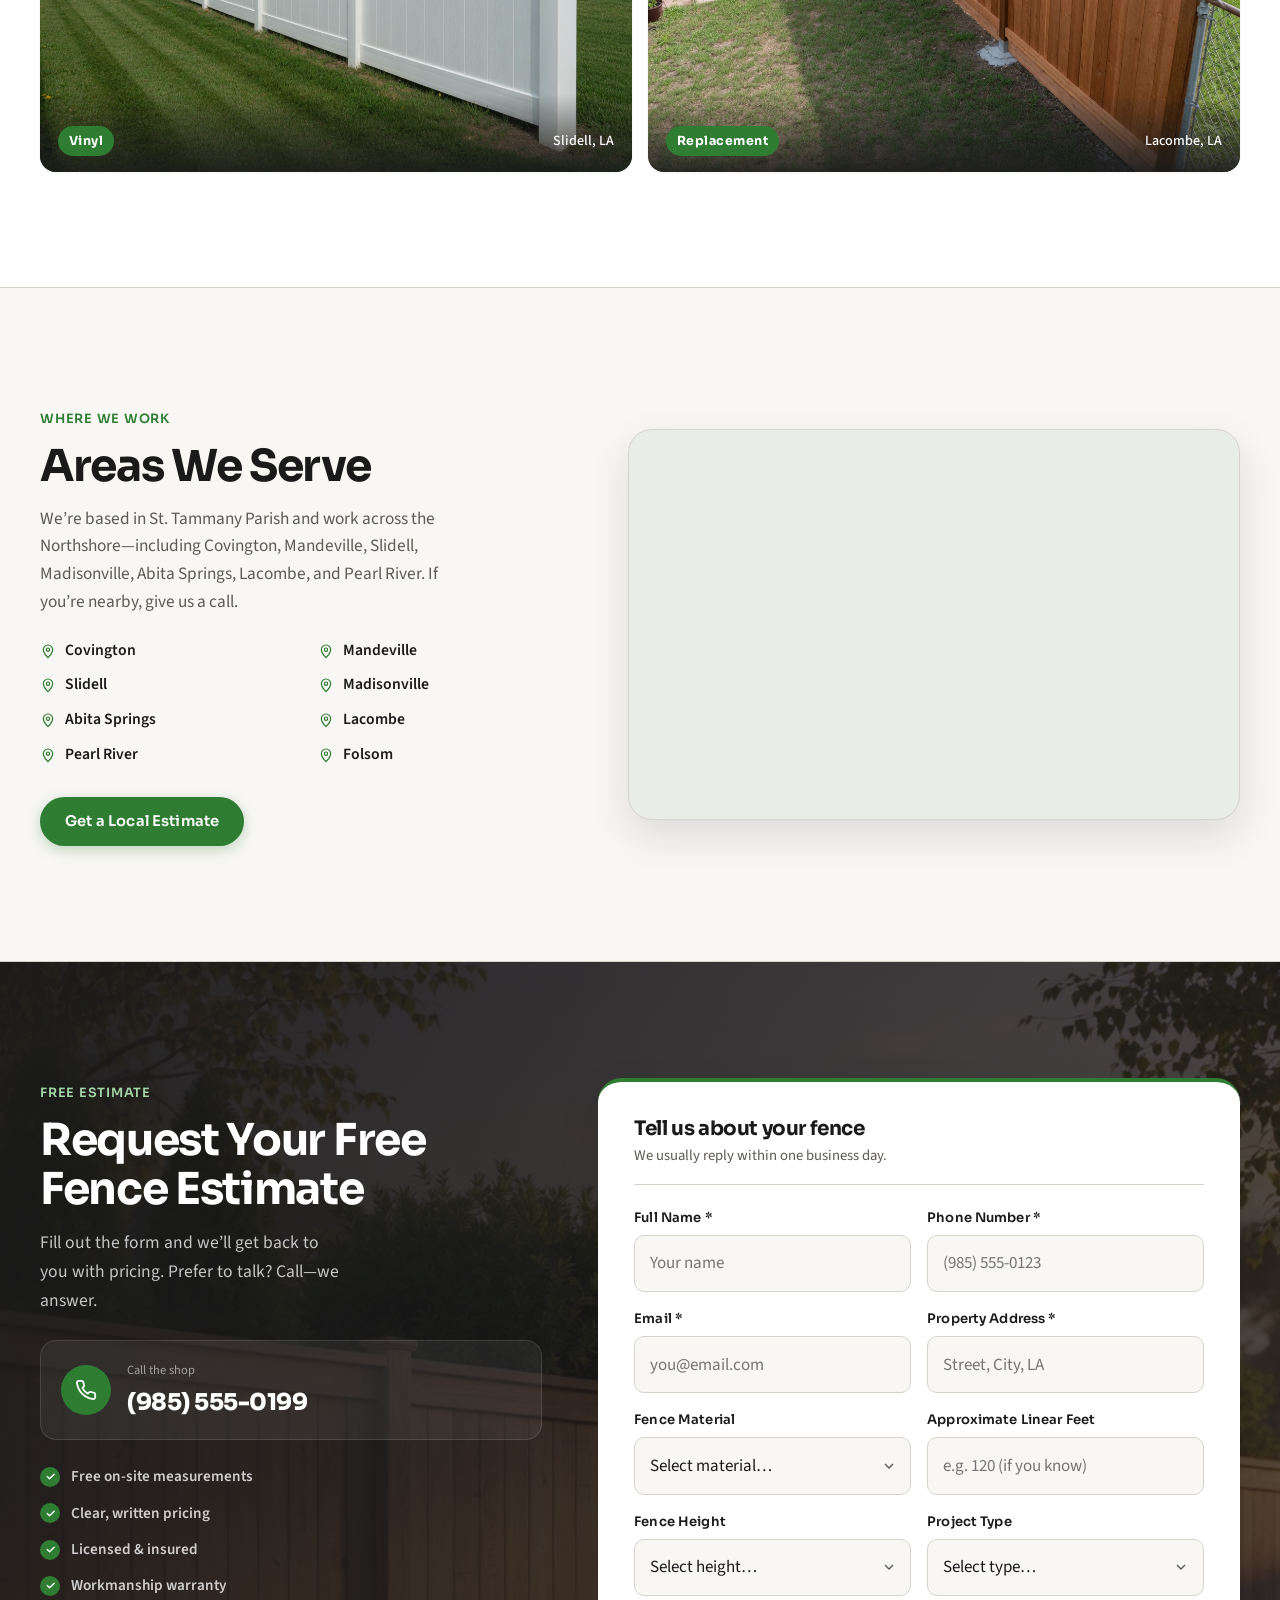
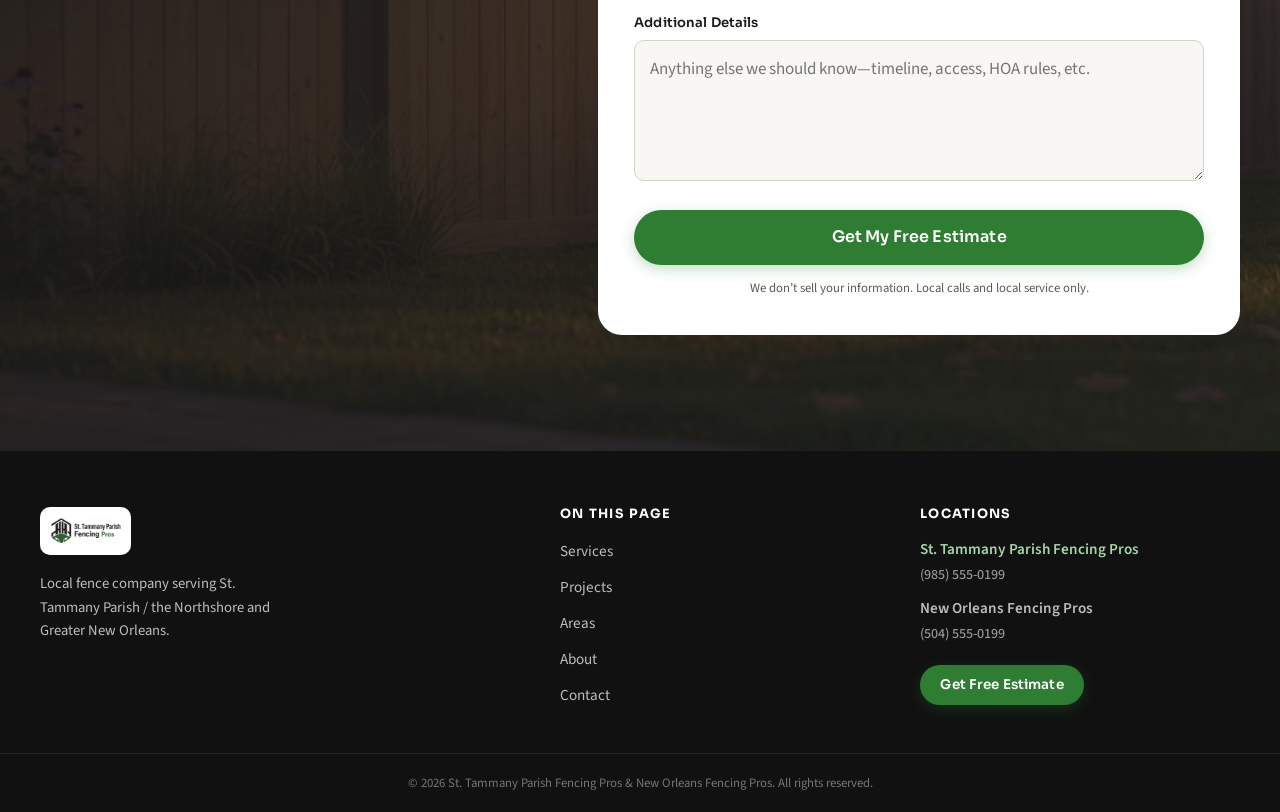
==== commit a74760fc: "Remove arrows from the brand switch labels." ====
--- a/index.html
+++ b/index.html
@@ -39,7 +39,7 @@
             <strong>(985) 555-0199</strong>
           </a>
           <div class="header-cta-stack">
-            <a href="https://new-orleans-fencing-pros.vercel.app/" class="loc-link header-brand-switch">New Orleans →</a>
+            <a href="https://new-orleans-fencing-pros.vercel.app/" class="loc-link header-brand-switch">New Orleans</a>
             <a href="#estimate" class="btn btn-primary header-cta">Get Free Estimate</a>
           </div>
           <button class="burger" id="navToggle" type="button" aria-label="Open menu" aria-expanded="false" aria-controls="nav">
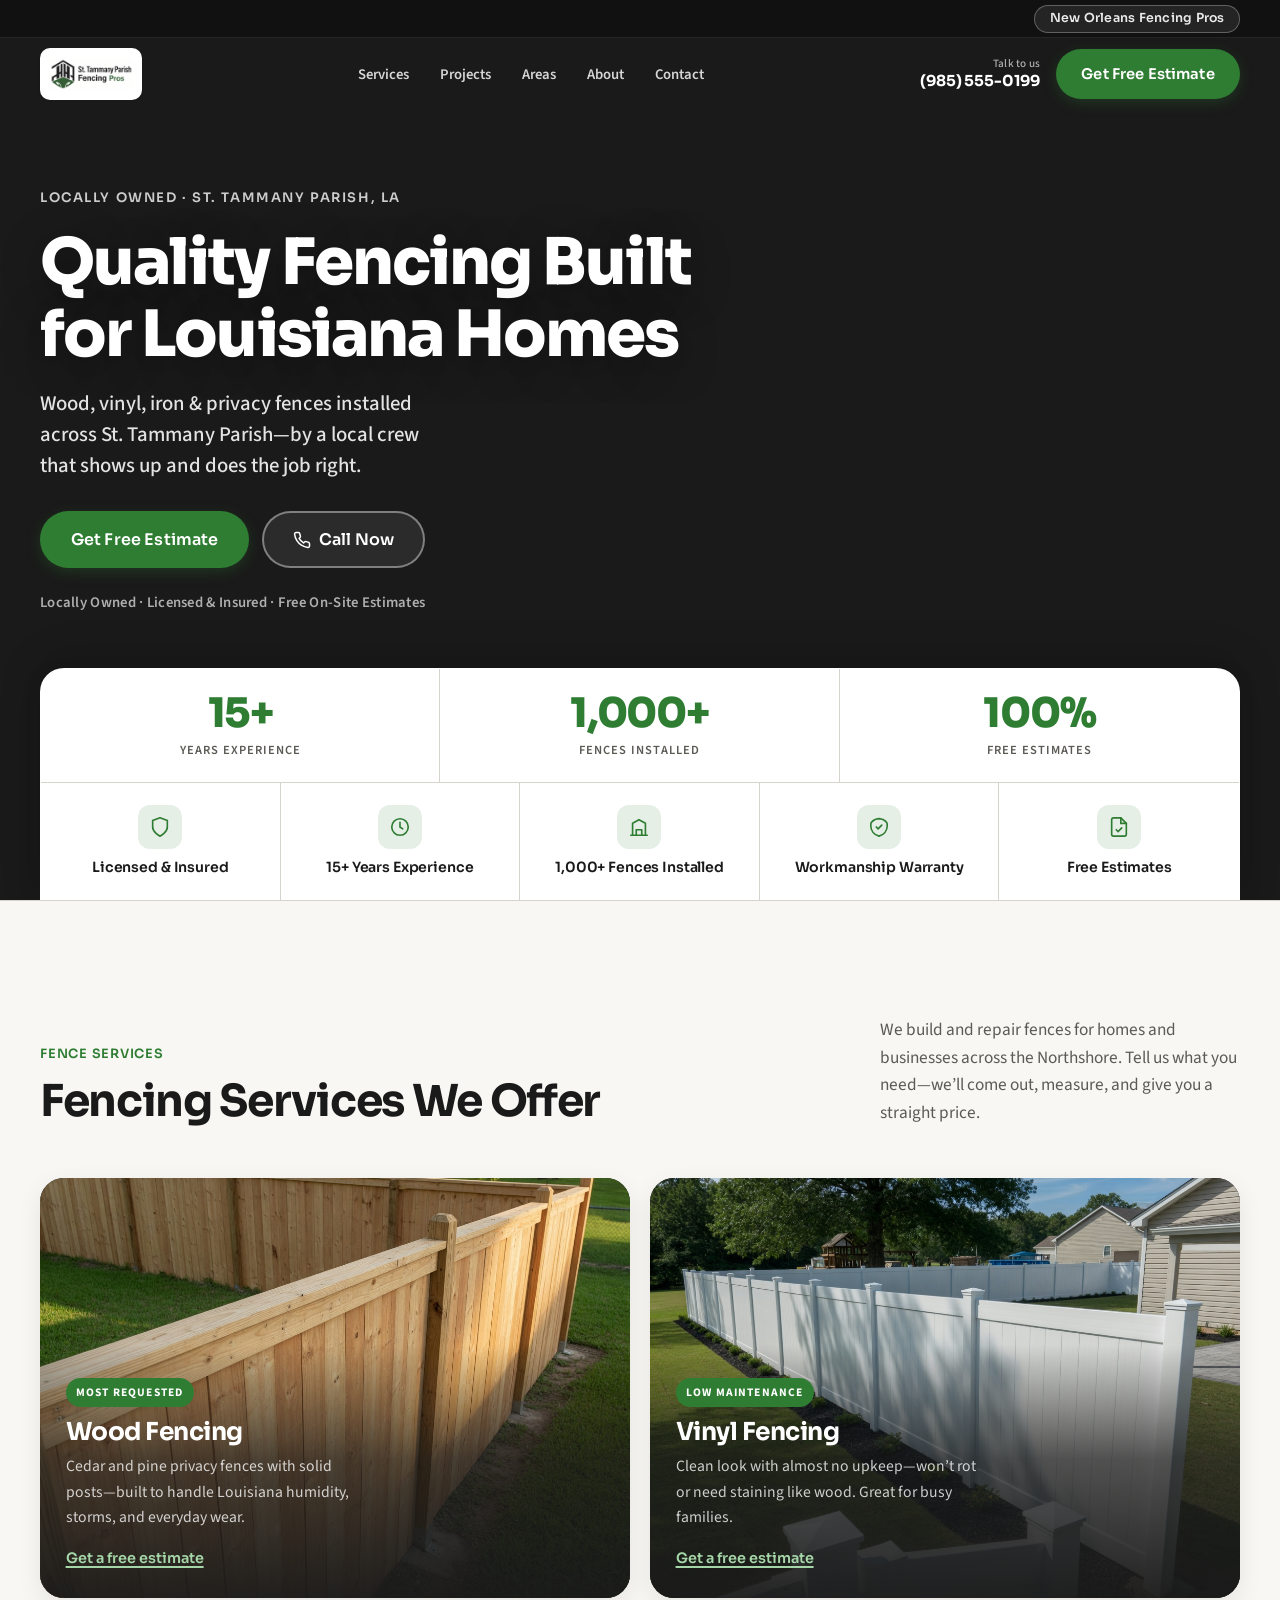
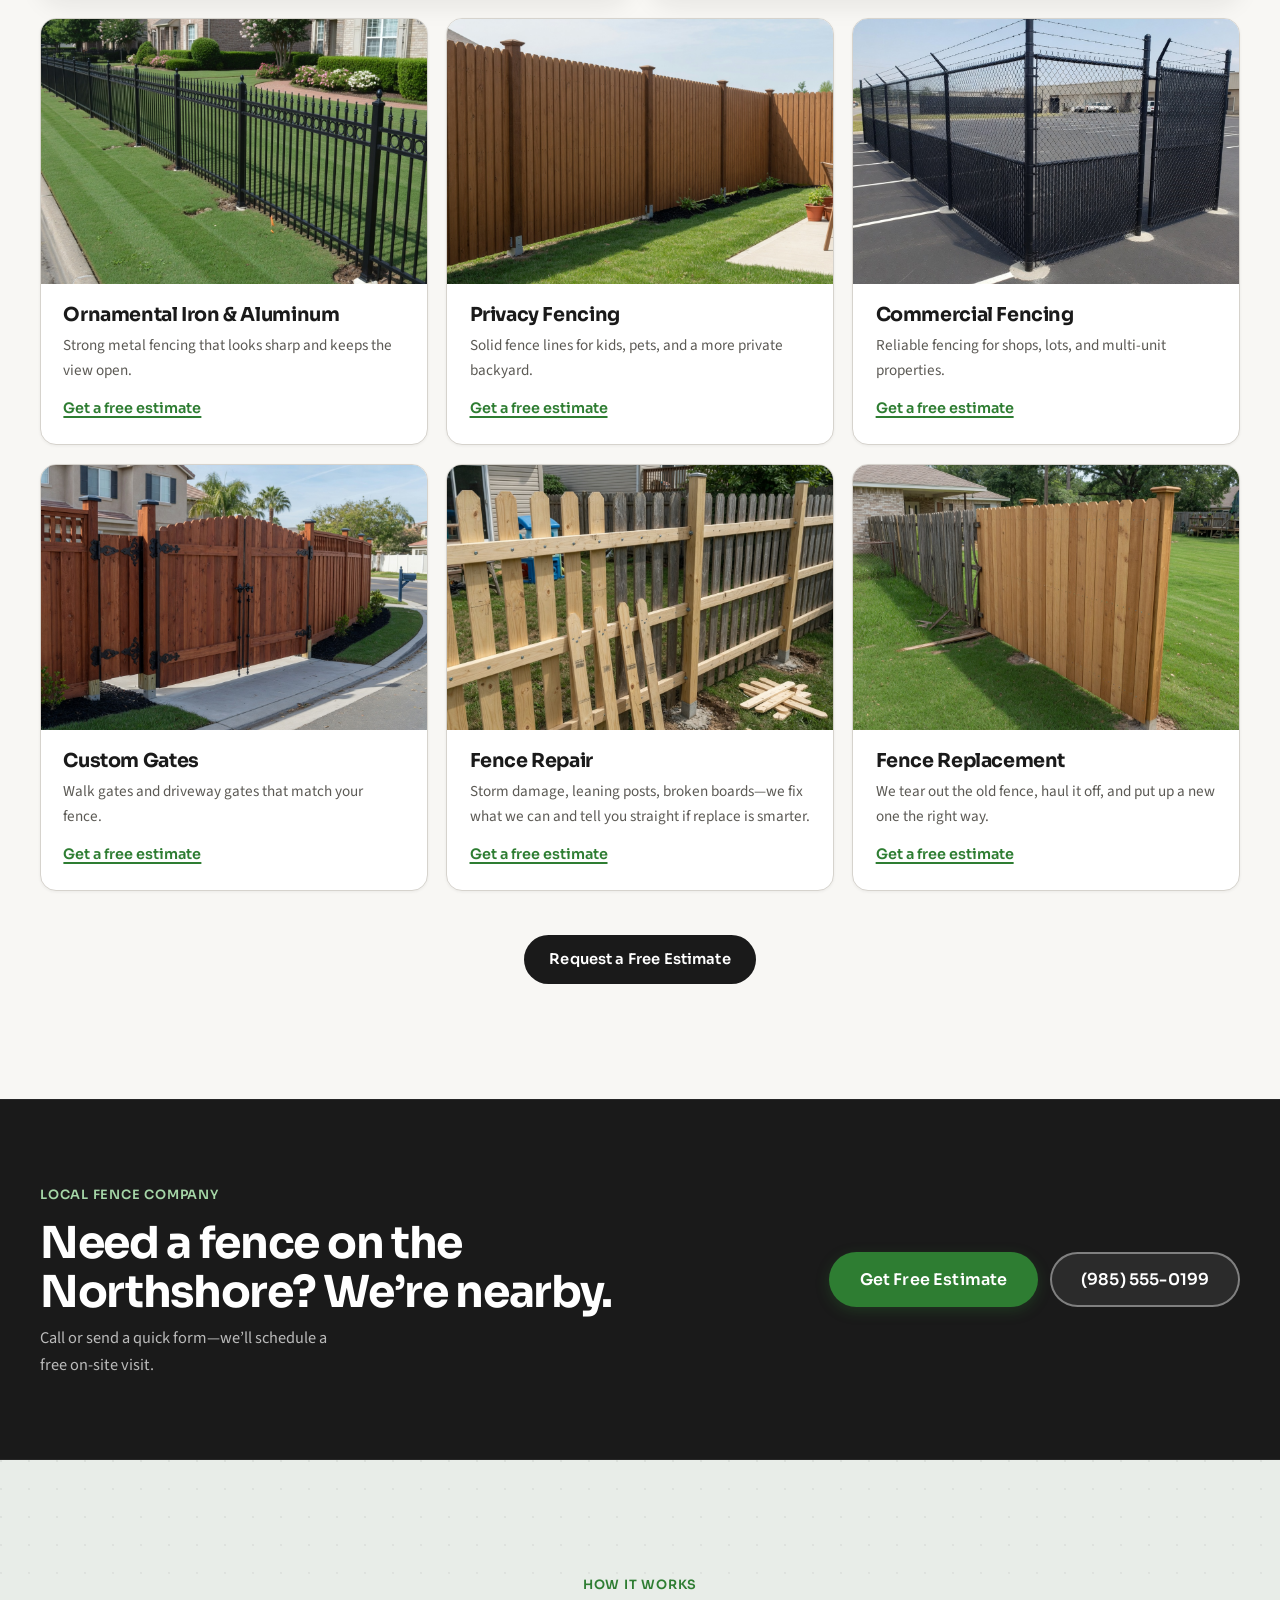
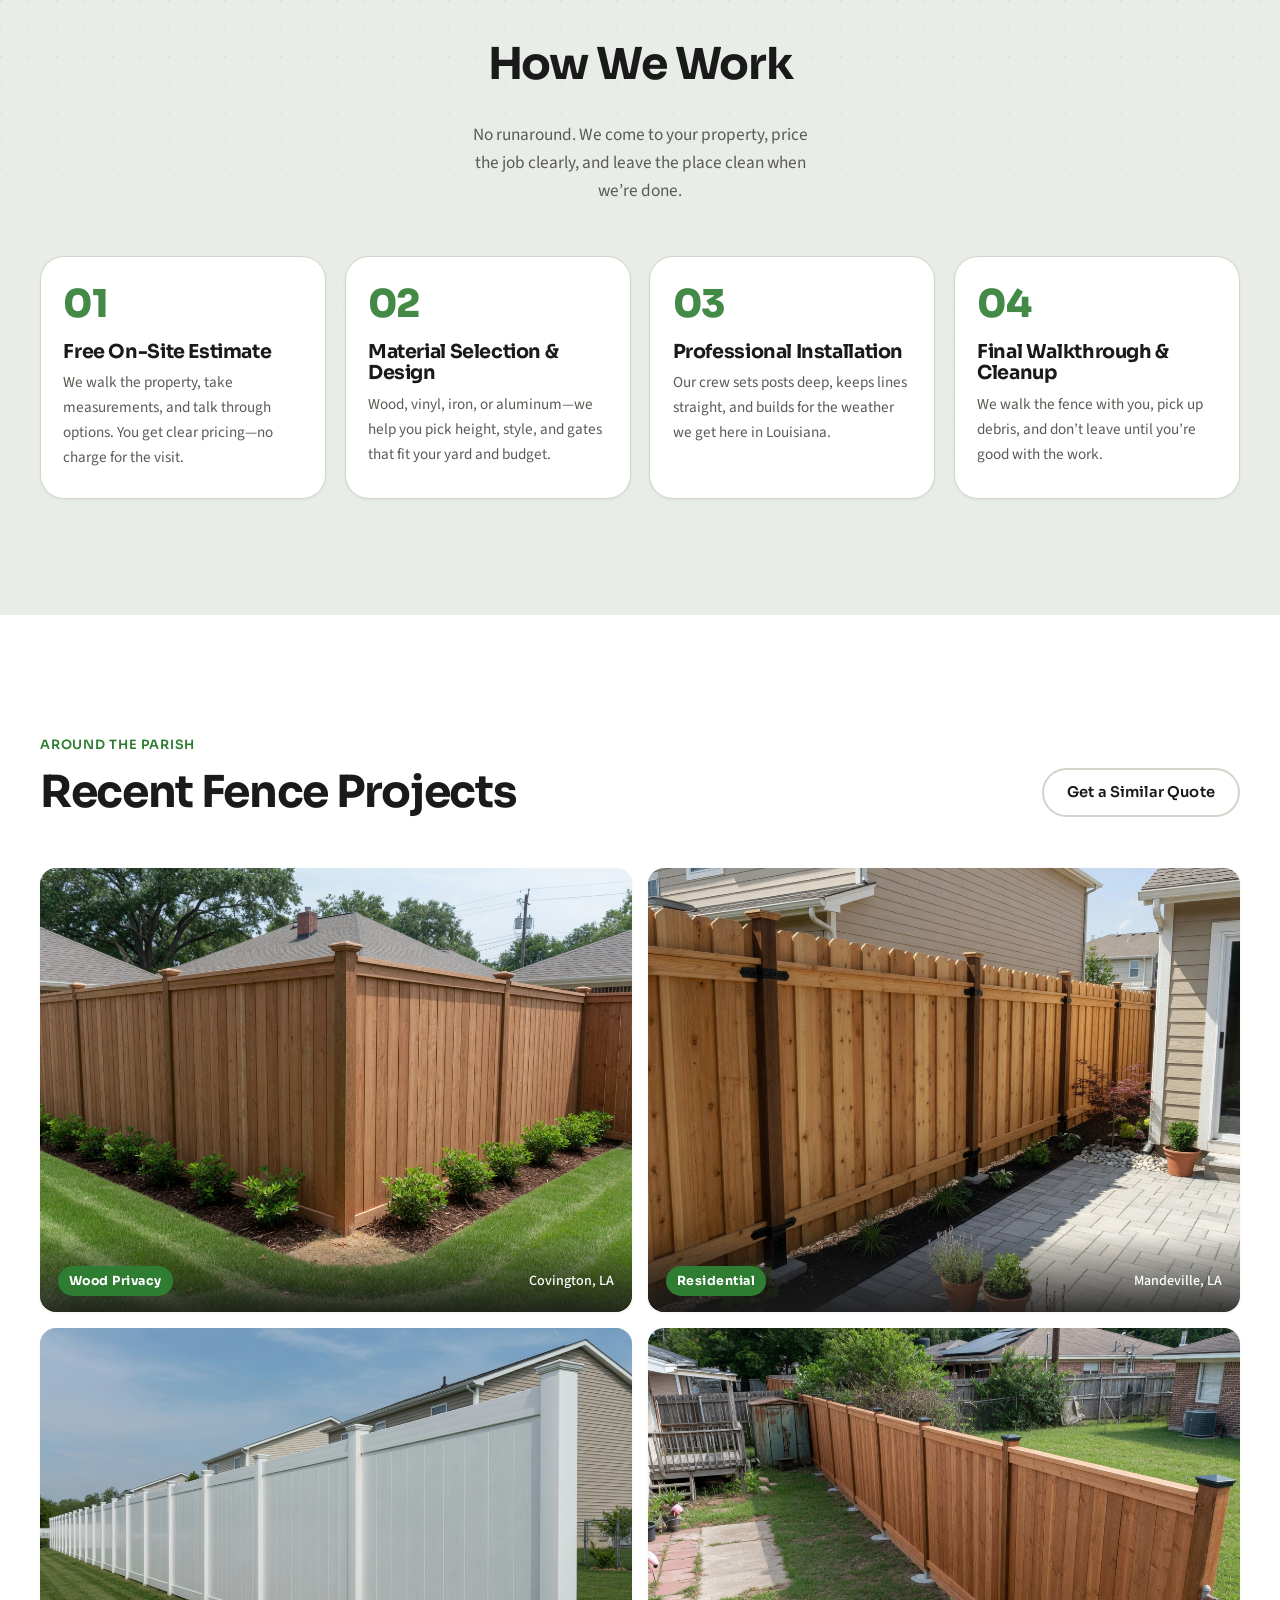
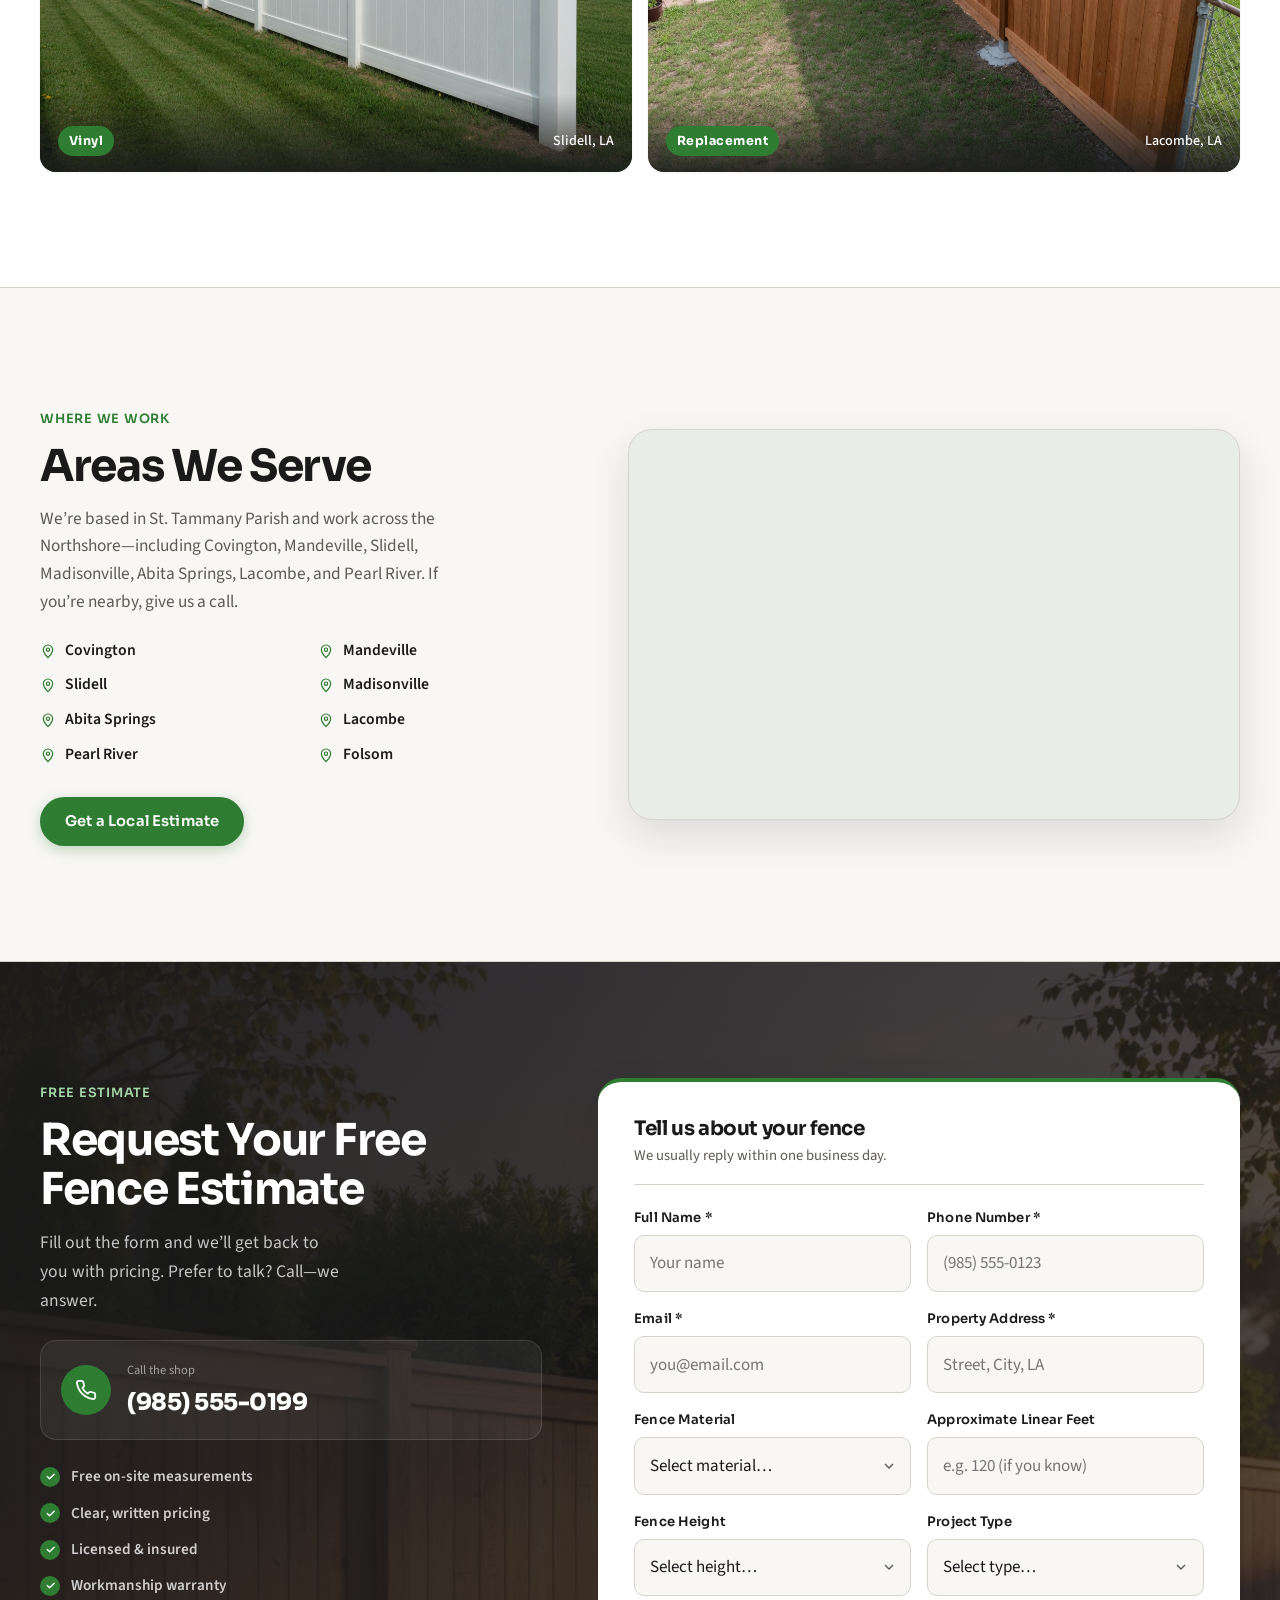
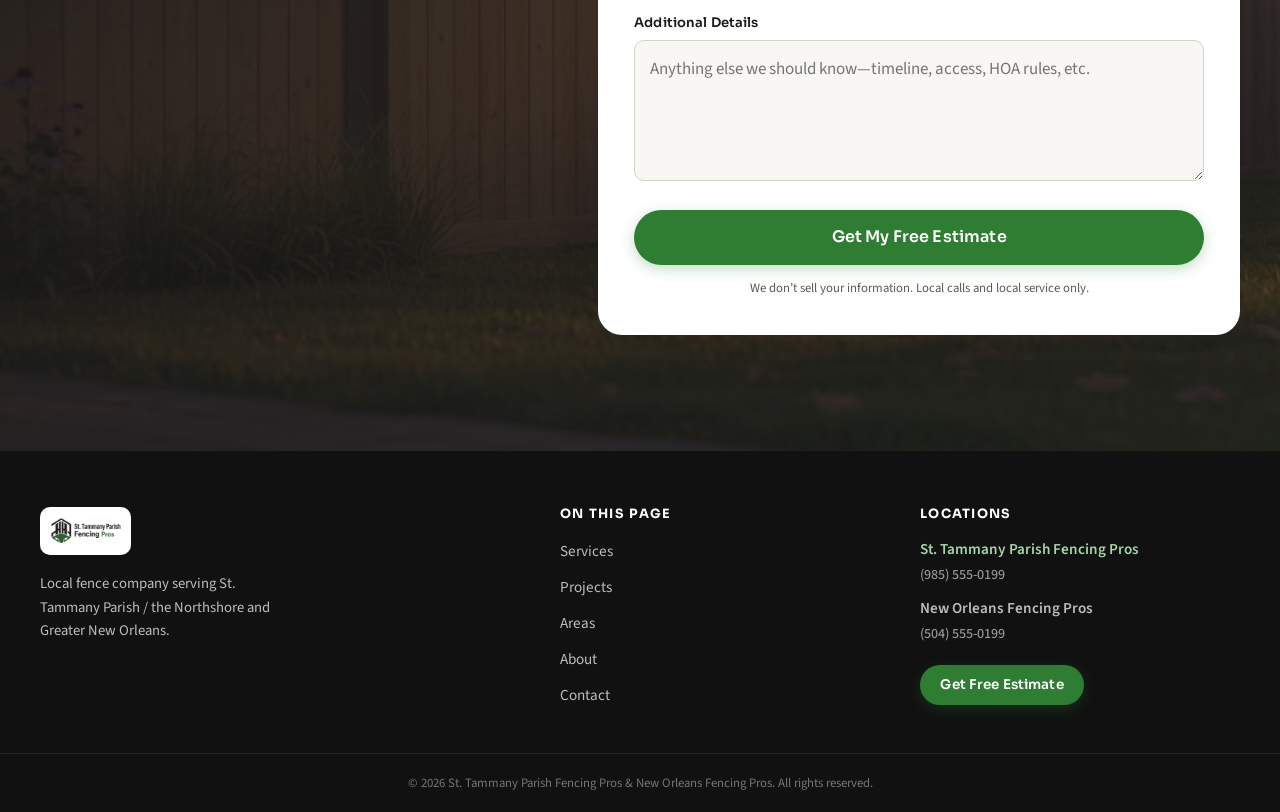
==== commit a99acf2d: "Move brand switch into a slim top bar above the main header. Stops stacking the other-company link o" ====
--- a/index.html
+++ b/index.html
@@ -15,6 +15,11 @@
   <a class="skip-link" href="#main">Skip to content</a>
 
   <header class="site-header" id="header">
+    <div class="brand-bar" aria-label="Company sites">
+      <div class="wrap brand-bar-inner">
+        <a href="https://new-orleans-fencing-pros.vercel.app/" class="brand-switch">New Orleans Fencing Pros</a>
+      </div>
+    </div>
     <div class="header-main">
       <div class="wrap header-wrap">
         <a href="https://st-tammany-parish-fencing-pros.vercel.app/" class="brand" aria-label="St. Tammany Parish Fencing Pros home">
@@ -38,10 +43,7 @@
             <small>Talk to us</small>
             <strong>(985) 555-0199</strong>
           </a>
-          <div class="header-cta-stack">
-            <a href="https://new-orleans-fencing-pros.vercel.app/" class="loc-link header-brand-switch">New Orleans</a>
-            <a href="#estimate" class="btn btn-primary header-cta">Get Free Estimate</a>
-          </div>
+          <a href="#estimate" class="btn btn-primary header-cta">Get Free Estimate</a>
           <button class="burger" id="navToggle" type="button" aria-label="Open menu" aria-expanded="false" aria-controls="nav">
             <span></span><span></span><span></span>
           </button>
--- a/css/styles.css
+++ b/css/styles.css
@@ -17,8 +17,8 @@
   --ink: var(--primary-dark);
   --muted: var(--secondary-text);
   --wrap: 1200px;
-  --loc-bar-h: 0px;
-  --header-h: 80px;
+  --brand-bar-h: 38px;
+  --header-h: 72px;
   --r: 16px;
   --r-sm: 10px;
   --r-lg: 24px;
@@ -38,7 +38,7 @@
 
 html {
   scroll-behavior: smooth;
-  scroll-padding-top: calc(var(--header-h) + 16px);
+  scroll-padding-top: calc(var(--brand-bar-h) + var(--header-h) + 16px);
 }
 
 body {
@@ -74,48 +74,52 @@
 }
 .skip-link:focus { top: 1rem; }
 
-/* Brand switch sits above Get Free Estimate in header-right */
-.header-cta-stack {
-  display: none;
-  flex-direction: column;
-  align-items: stretch;
-  gap: 0.4rem;
-  min-width: 11.5rem;
-}
-
-.loc-link,
-.header-brand-switch {
+/* Slim utility brand bar ABOVE main header — other company only, never stacked on CTA */
+.brand-bar {
+  flex-shrink: 0;
+  height: var(--brand-bar-h);
+  display: flex;
+  align-items: center;
+  background: rgba(0, 0, 0, 0.32);
+  border-bottom: 1px solid rgba(255, 255, 255, 0.08);
+}
+
+.brand-bar-inner {
+  display: flex;
+  align-items: center;
+  justify-content: flex-end;
+  width: min(100% - 2.5rem, var(--wrap));
+  margin-inline: auto;
+  height: 100%;
+  gap: 0.5rem;
+}
+
+.brand-switch {
   display: inline-flex;
   align-items: center;
   justify-content: center;
-  color: var(--white);
+  color: rgba(255, 255, 255, 0.9);
+  font-family: var(--display);
   font-weight: 600;
   font-size: 0.78rem;
-  padding: 0.4rem 0.85rem;
-  border: 0;
+  letter-spacing: 0.02em;
+  padding: 0.3rem 0.9rem;
+  min-height: 28px;
+  border: 1px solid rgba(255, 255, 255, 0.28);
   border-radius: 999px;
+  background: rgba(255, 255, 255, 0.08);
+  line-height: 1;
+  white-space: nowrap;
+  transition: background var(--t), border-color var(--t), color var(--t);
+}
+
+.brand-switch:hover {
+  color: var(--white);
   background: var(--accent);
-  box-shadow: none;
-  outline: none;
-  line-height: 1.2;
-  white-space: nowrap;
-  text-align: center;
-  transition: background var(--t), color var(--t);
-}
-
-.loc-link:hover,
-.header-brand-switch:hover {
-  color: var(--white);
-  background: var(--accent-hover);
+  border-color: var(--accent);
 }
 
 .nav-loc-m { display: none; }
-
-@media (min-width: 769px) {
-  .header-cta-stack {
-    display: flex;
-  }
-}
 
 .footer-locations {
   display: grid;
@@ -298,7 +302,9 @@
   left: 0;
   right: 0;
   z-index: 1000;
-  height: var(--header-h);
+  display: flex;
+  flex-direction: column;
+  height: calc(var(--brand-bar-h) + var(--header-h));
   background: transparent;
   transition: background var(--t), box-shadow var(--t), backdrop-filter var(--t);
   border: 0;
@@ -313,8 +319,15 @@
   box-shadow: 0 10px 28px rgba(0, 0, 0, 0.25);
 }
 
+.site-header.is-solid .brand-bar {
+  background: rgba(0, 0, 0, 0.22);
+  border-bottom-color: rgba(255, 255, 255, 0.1);
+}
+
 .header-main {
+  flex: 1 1 auto;
   height: var(--header-h);
+  min-height: var(--header-h);
   border: 0;
   box-shadow: none;
 }
@@ -416,7 +429,7 @@
 .header-right {
   display: flex;
   align-items: center;
-  gap: 0.85rem;
+  gap: 1rem;
   flex-shrink: 0;
 }
 
@@ -485,7 +498,7 @@
   display: flex;
   flex-direction: column;
   justify-content: flex-end;
-  padding: calc(var(--header-h) + 1.5rem) 0 0;
+  padding: calc(var(--brand-bar-h) + var(--header-h) + 1.5rem) 0 0;
   color: var(--white);
   background: var(--primary-dark);
   overflow: hidden;
@@ -1417,11 +1430,21 @@
 @media (max-width: 768px) {
   :root {
     --header-h: 64px;
-    --loc-bar-h: 0px;
+    --brand-bar-h: 36px;
+  }
+
+  .brand-bar-inner {
+    width: min(100% - 1.5rem, var(--wrap));
+  }
+
+  .brand-switch {
+    font-size: 0.72rem;
+    padding: 0.28rem 0.75rem;
+    min-height: 26px;
   }
 
   html {
-    scroll-padding-top: calc(var(--header-h) + 12px);
+    scroll-padding-top: calc(var(--brand-bar-h) + var(--header-h) + 12px);
   }
 
   body {
@@ -1447,13 +1470,13 @@
 
   .brand-mark { width: 30px; height: 30px; font-size: 0.68rem; }
   .brand-name { font-size: 0.68rem; }
-  .header-cta-stack { display: none !important; }
+  .header-cta { display: none; }
 
   .nav-loc-m { display: list-item; }
 
   .nav {
     position: fixed;
-    inset: var(--header-h) 0 auto 0;
+    inset: calc(var(--brand-bar-h) + var(--header-h)) 0 auto 0;
     background: rgba(26, 26, 26, 0.98);
     border-bottom: 1px solid rgba(255, 255, 255, 0.08);
     padding: 0.5rem 1rem 1.25rem;
@@ -1462,7 +1485,7 @@
     visibility: hidden;
     transition: transform var(--t), opacity var(--t), visibility var(--t);
     box-shadow: 0 20px 40px rgba(0, 0, 0, 0.45);
-    max-height: min(70vh, calc(100dvh - var(--header-h)));
+    max-height: min(70vh, calc(100dvh - var(--brand-bar-h) - var(--header-h)));
     overflow-y: auto;
     -webkit-overflow-scrolling: touch;
   }
